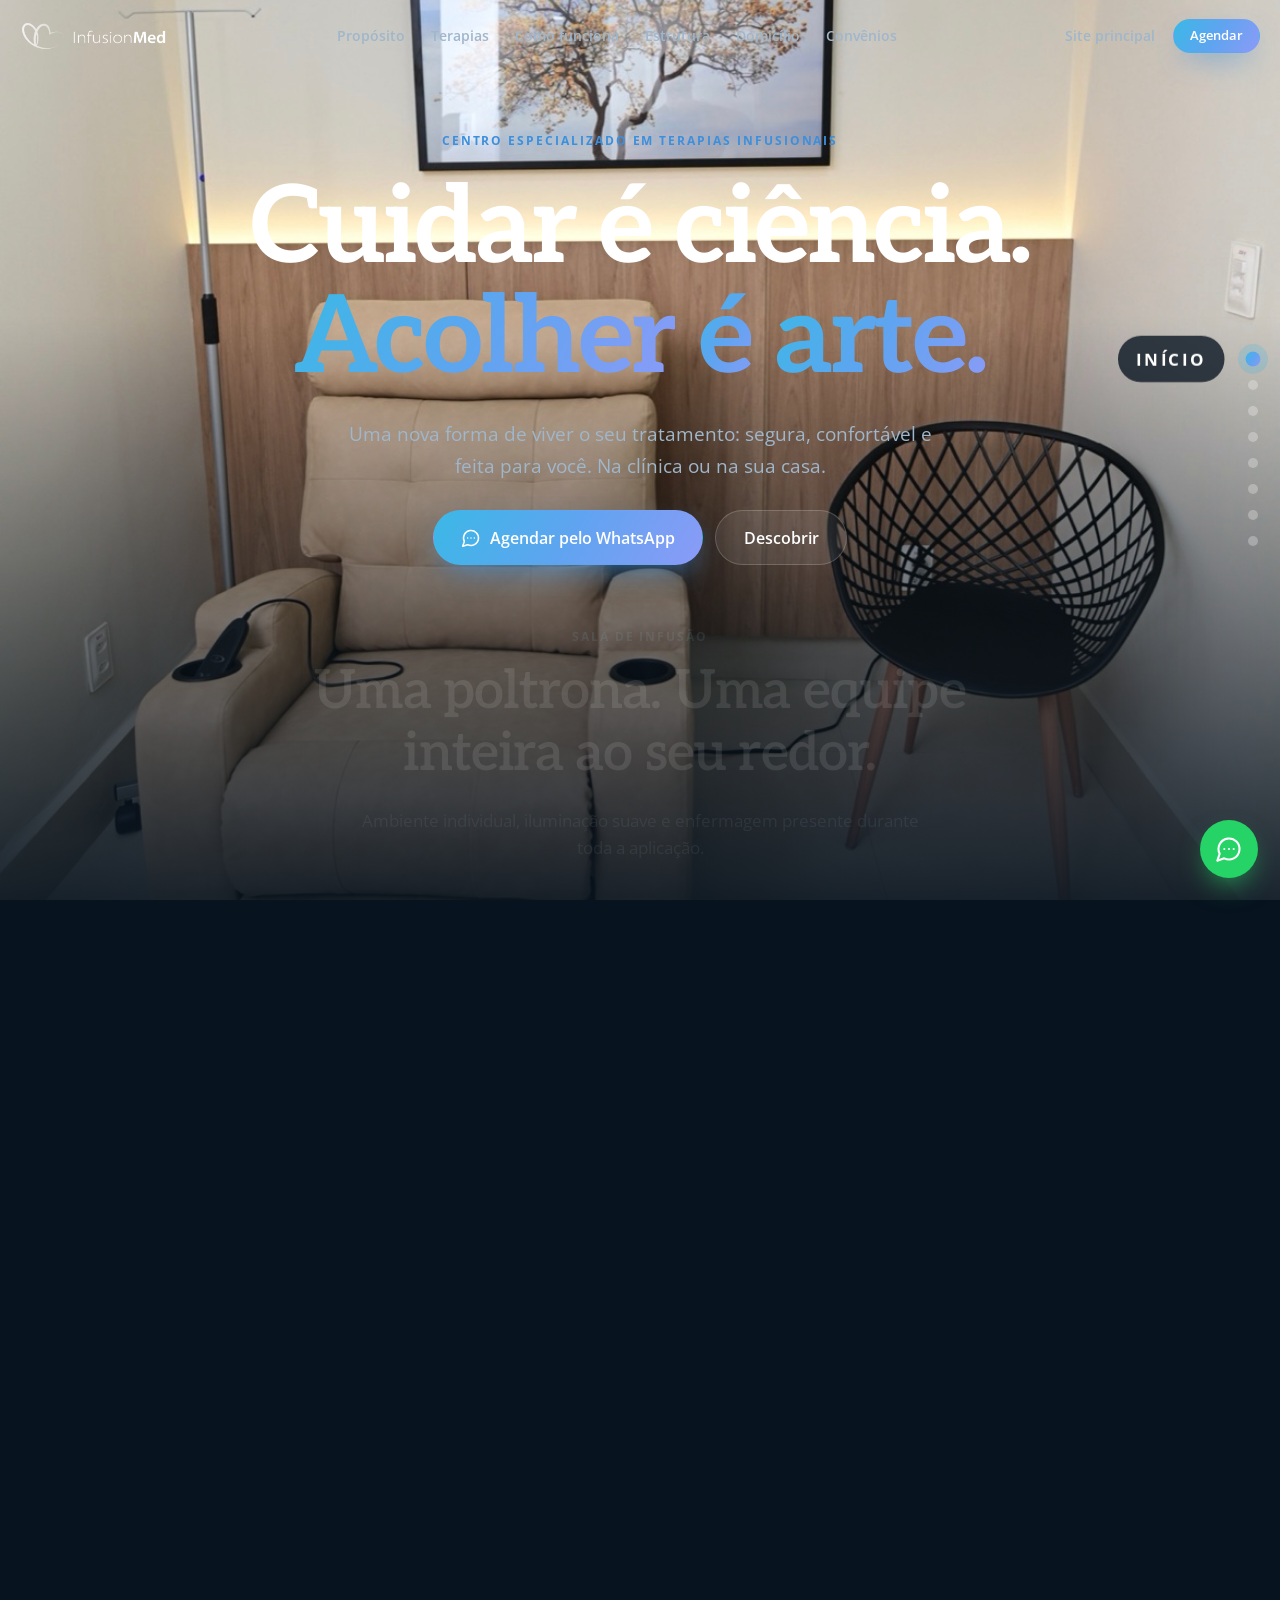
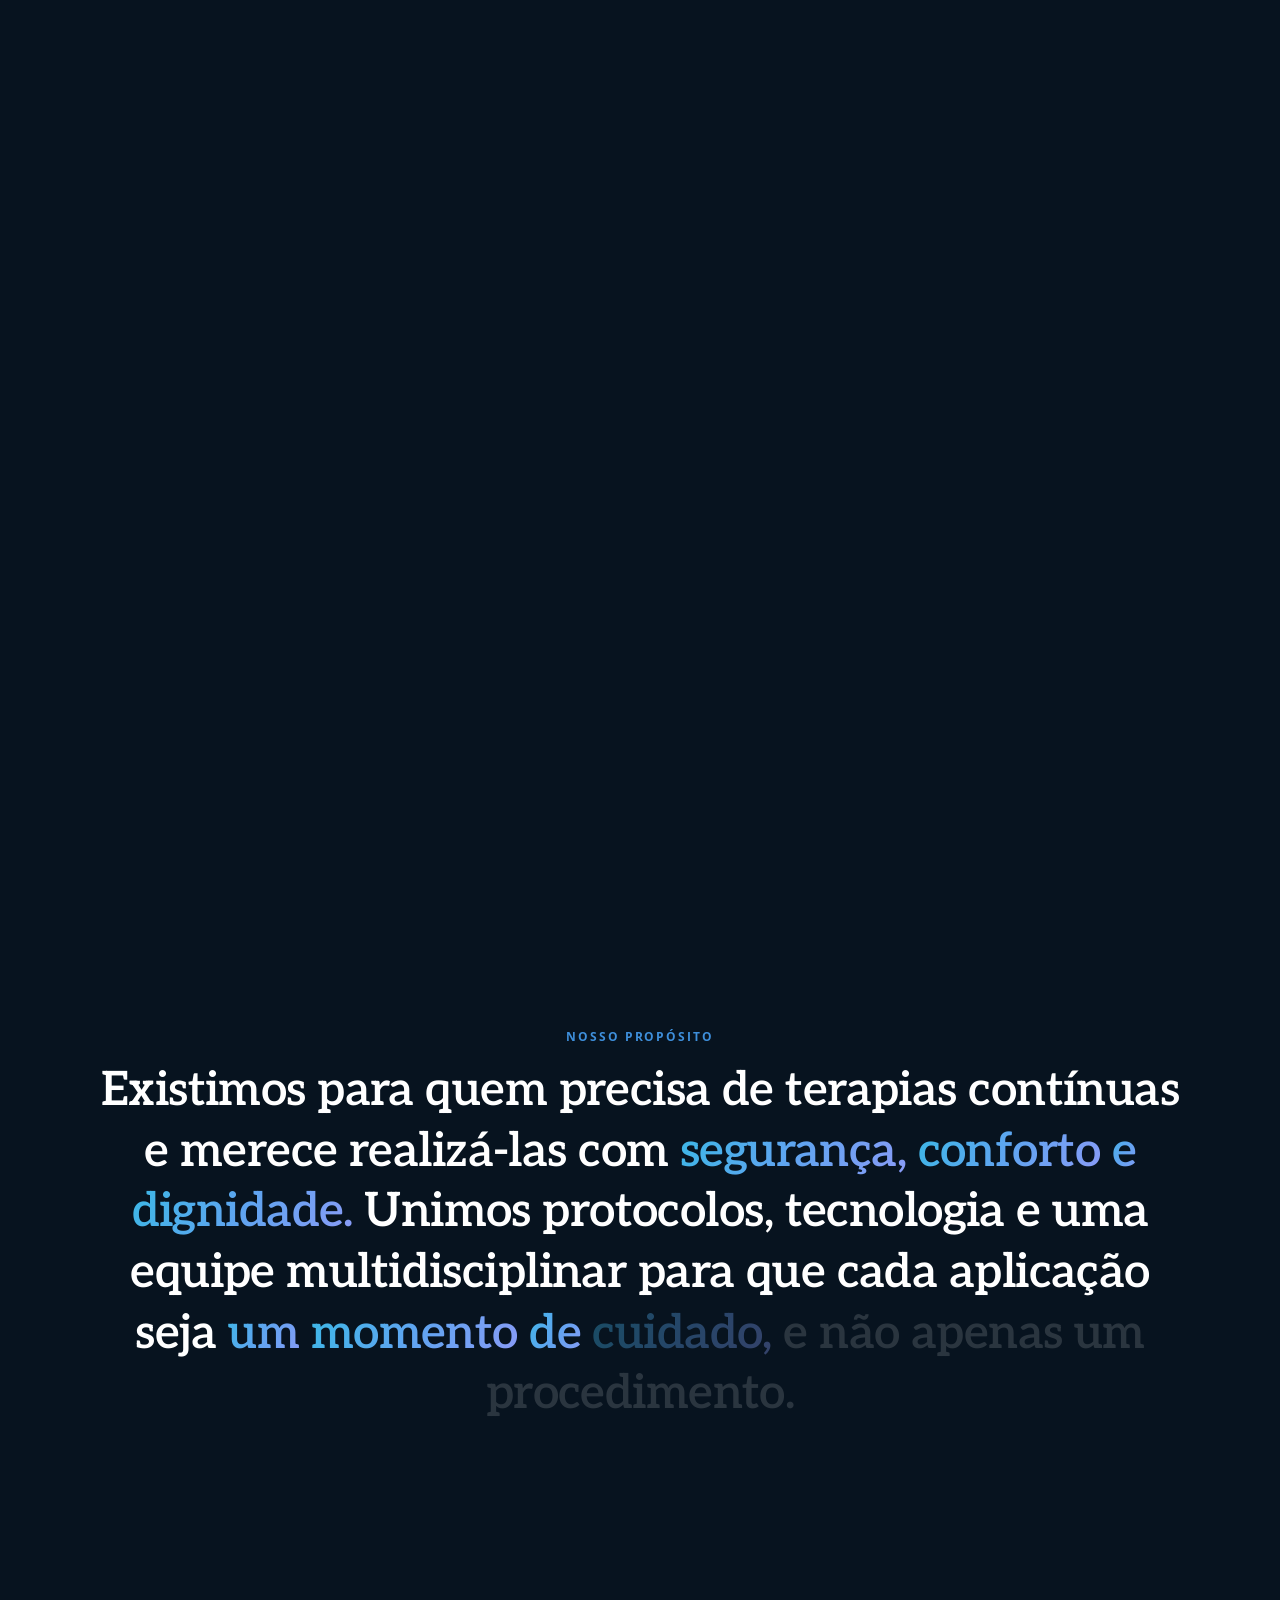
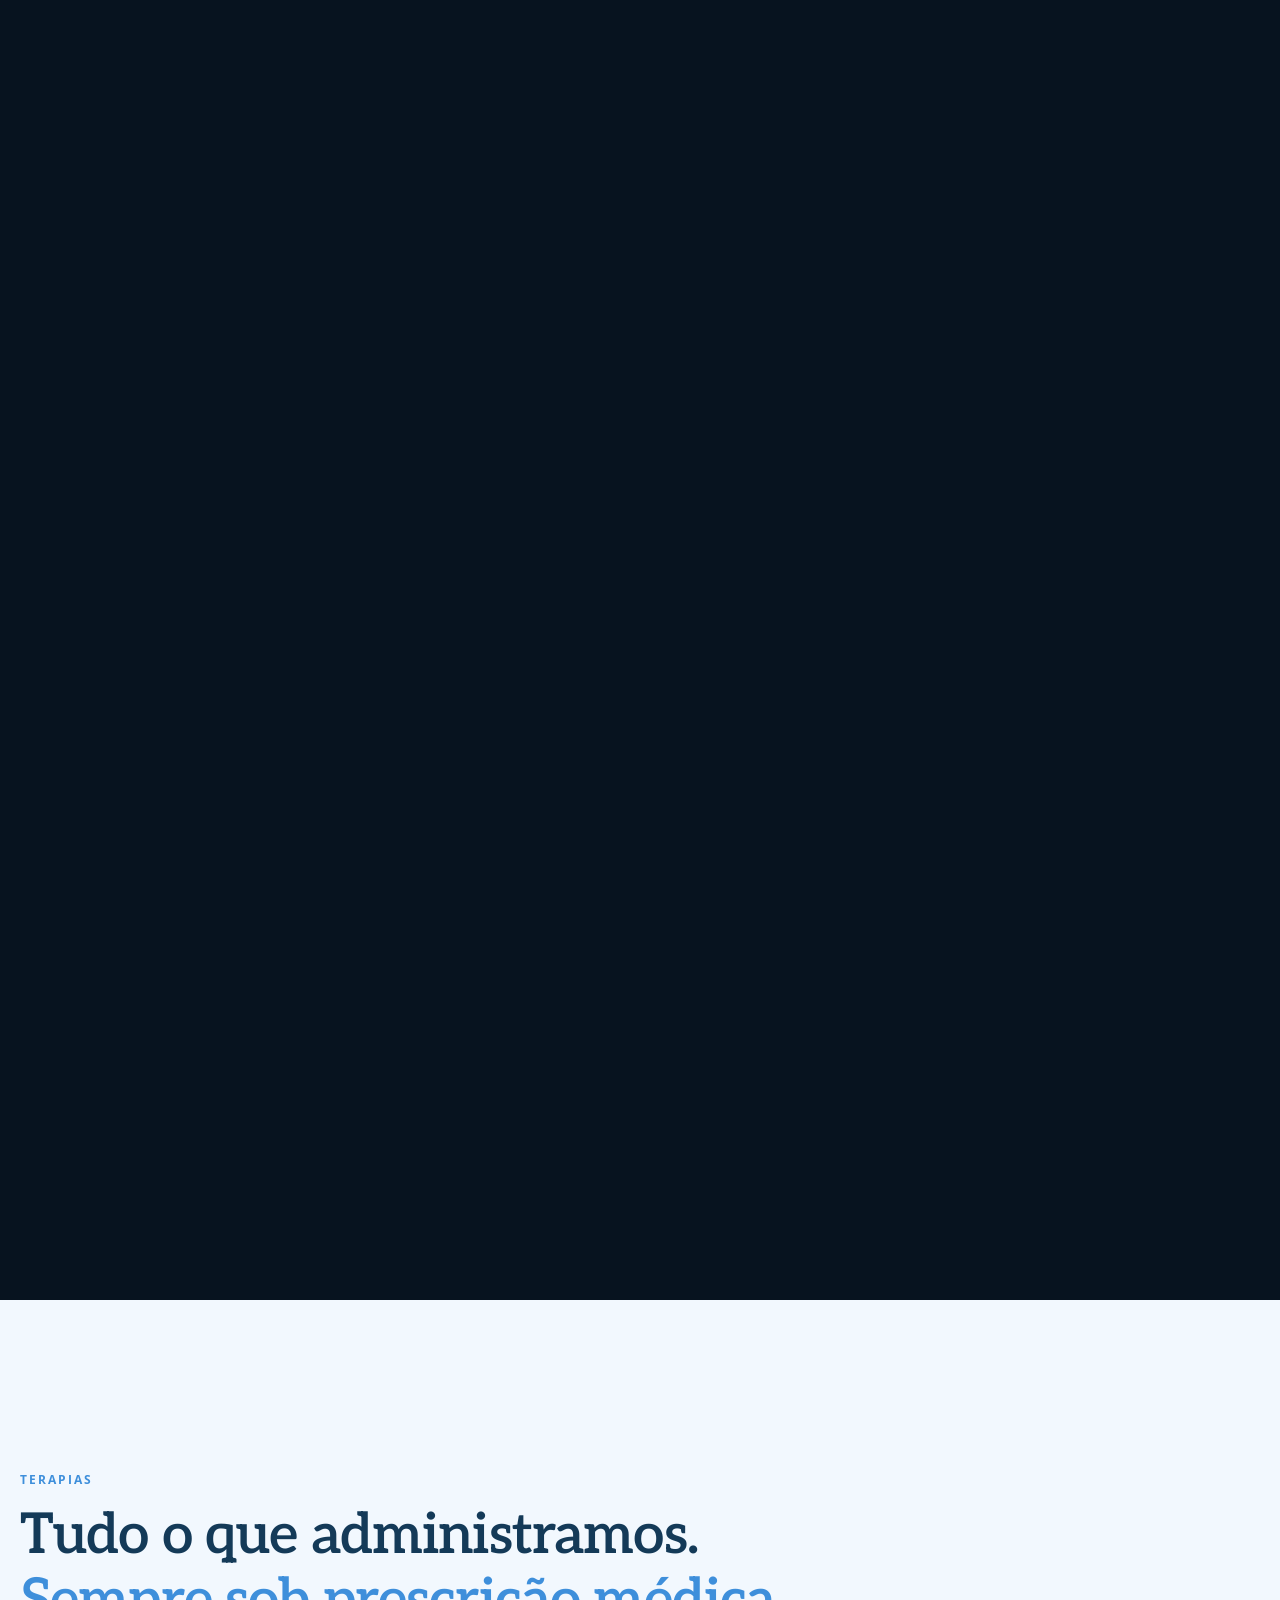
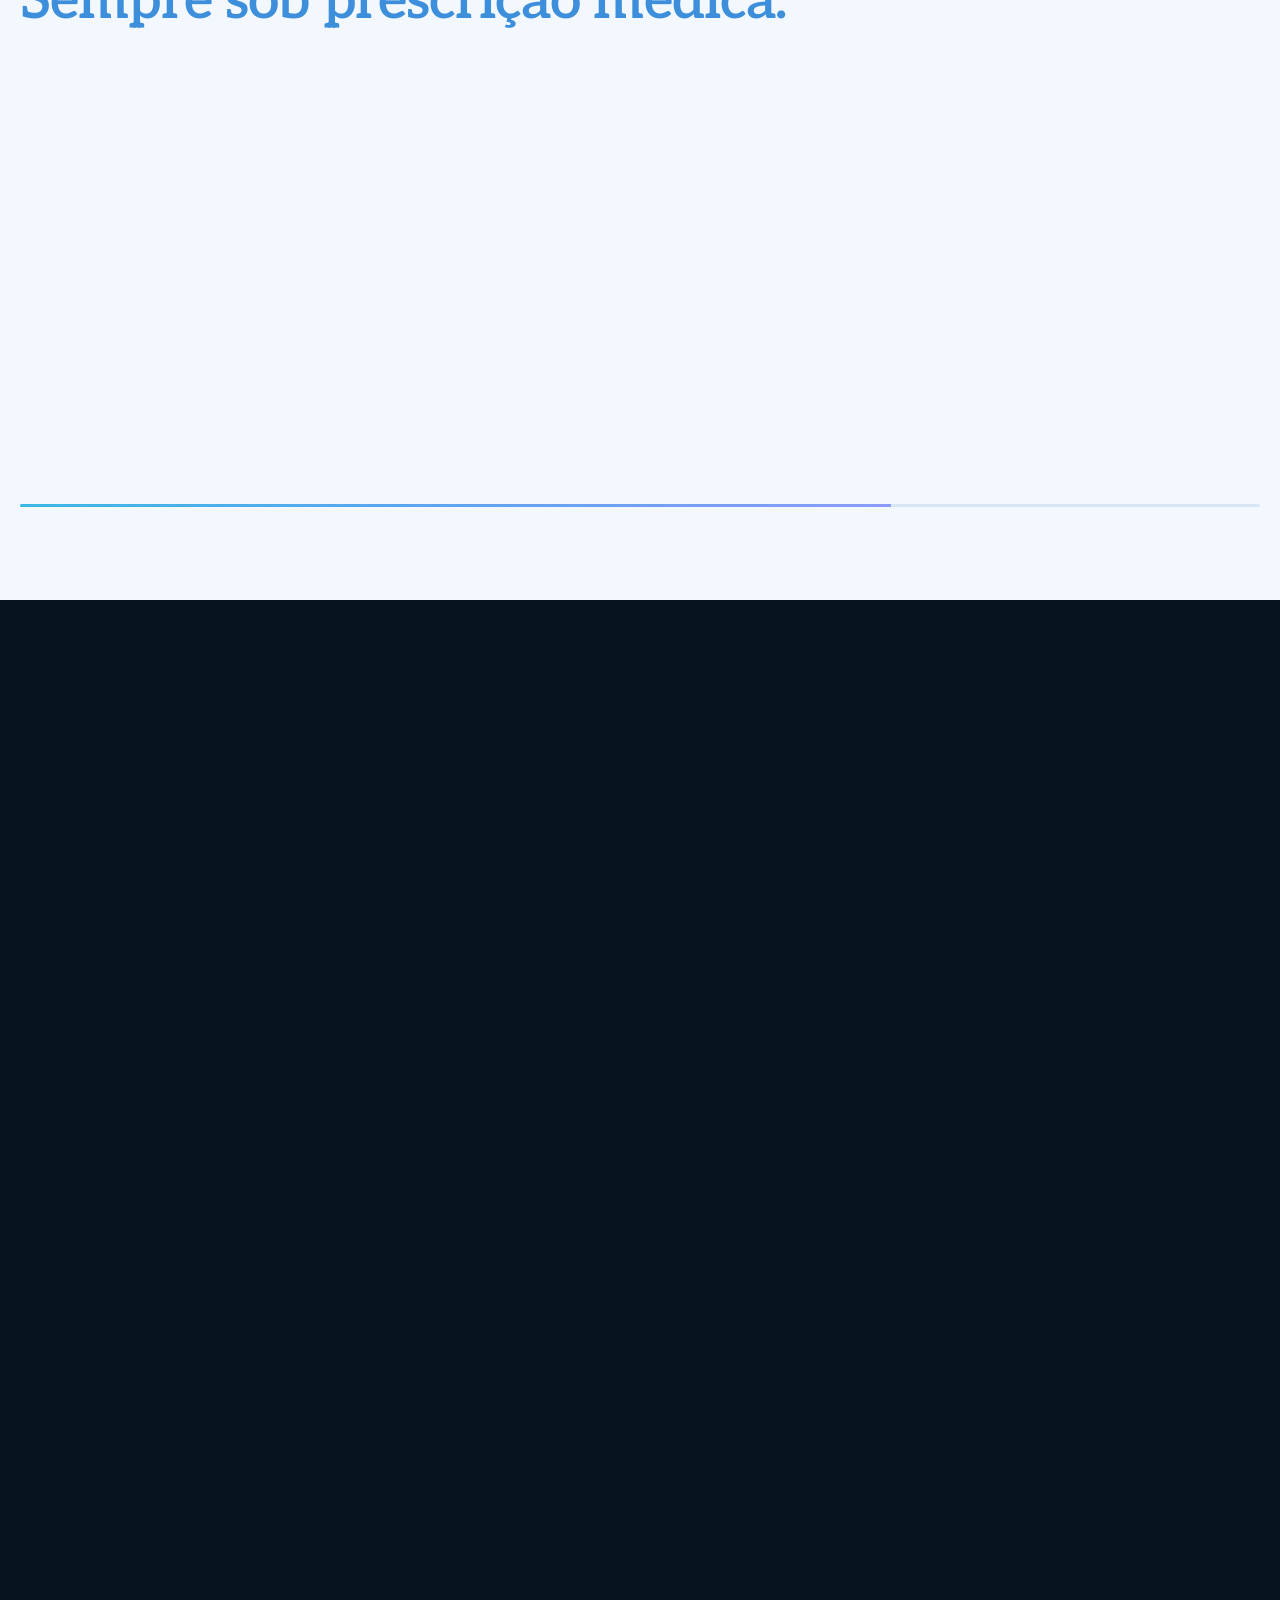
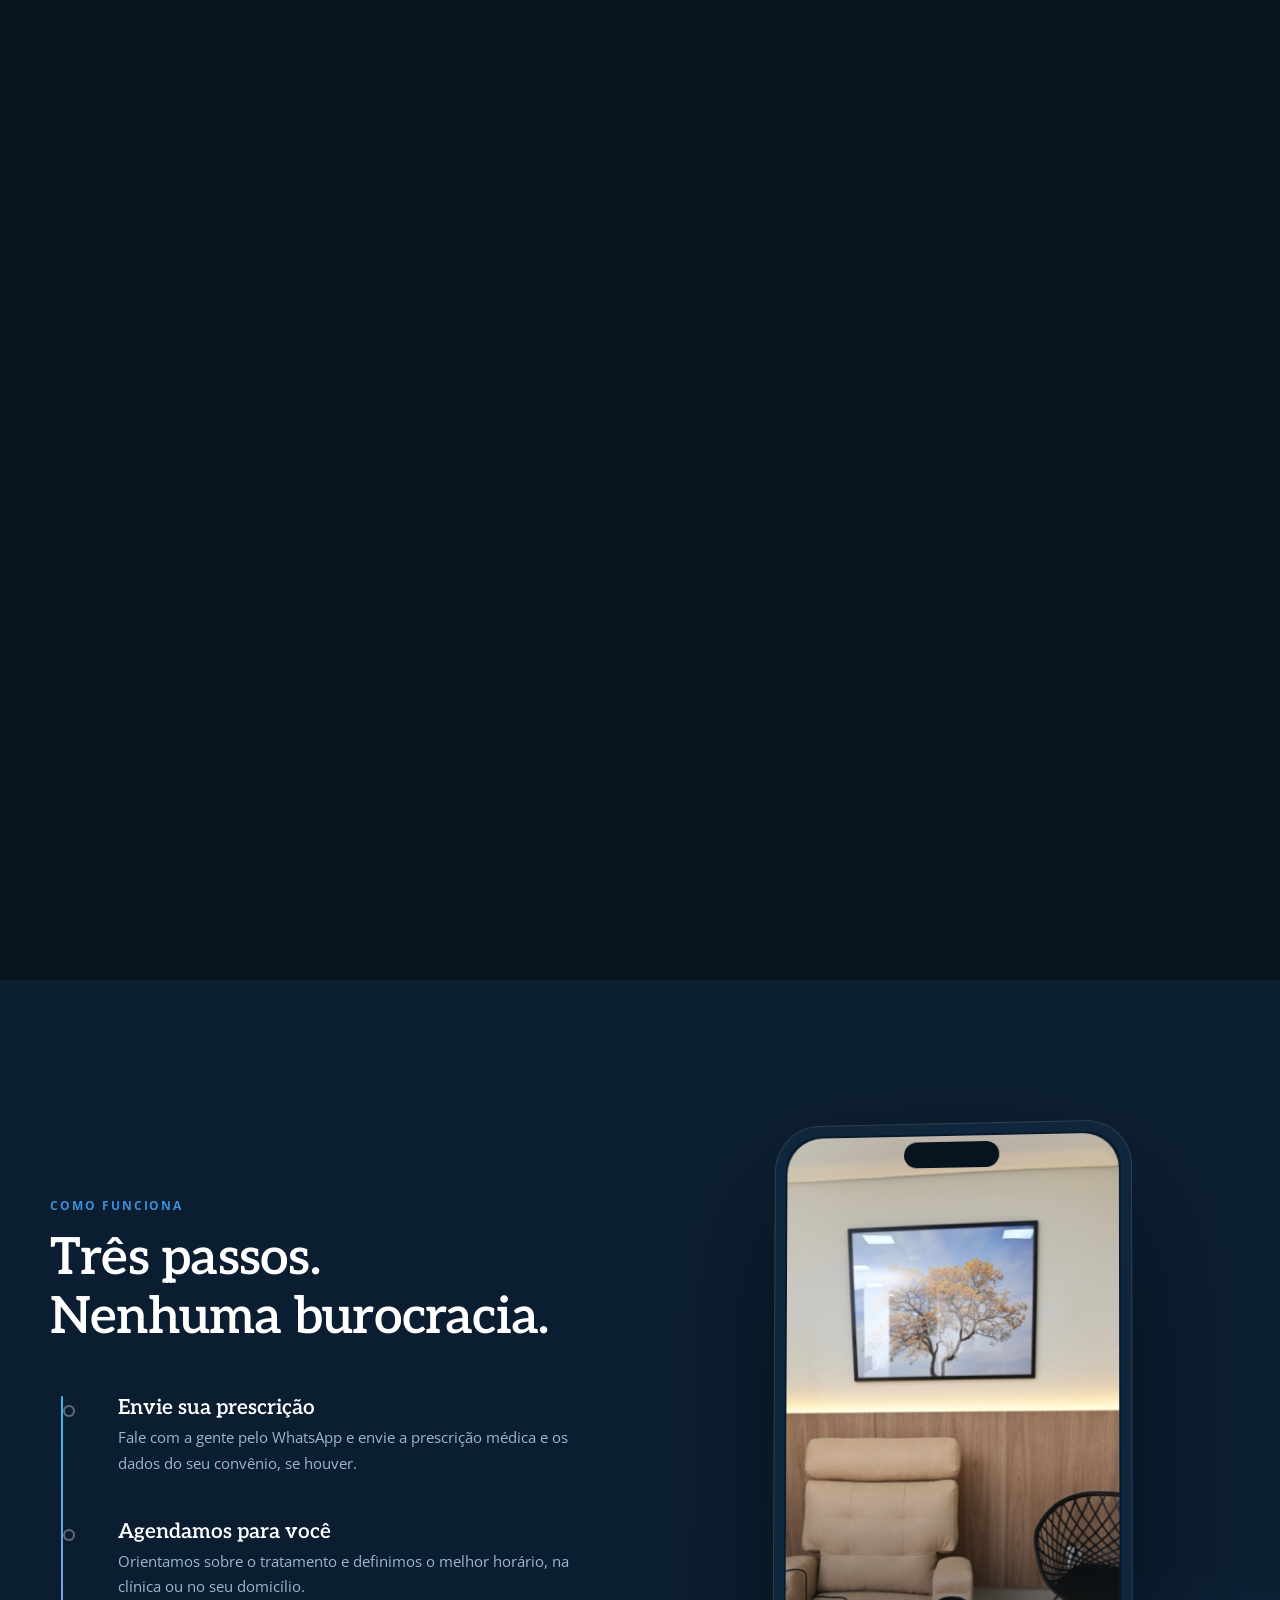
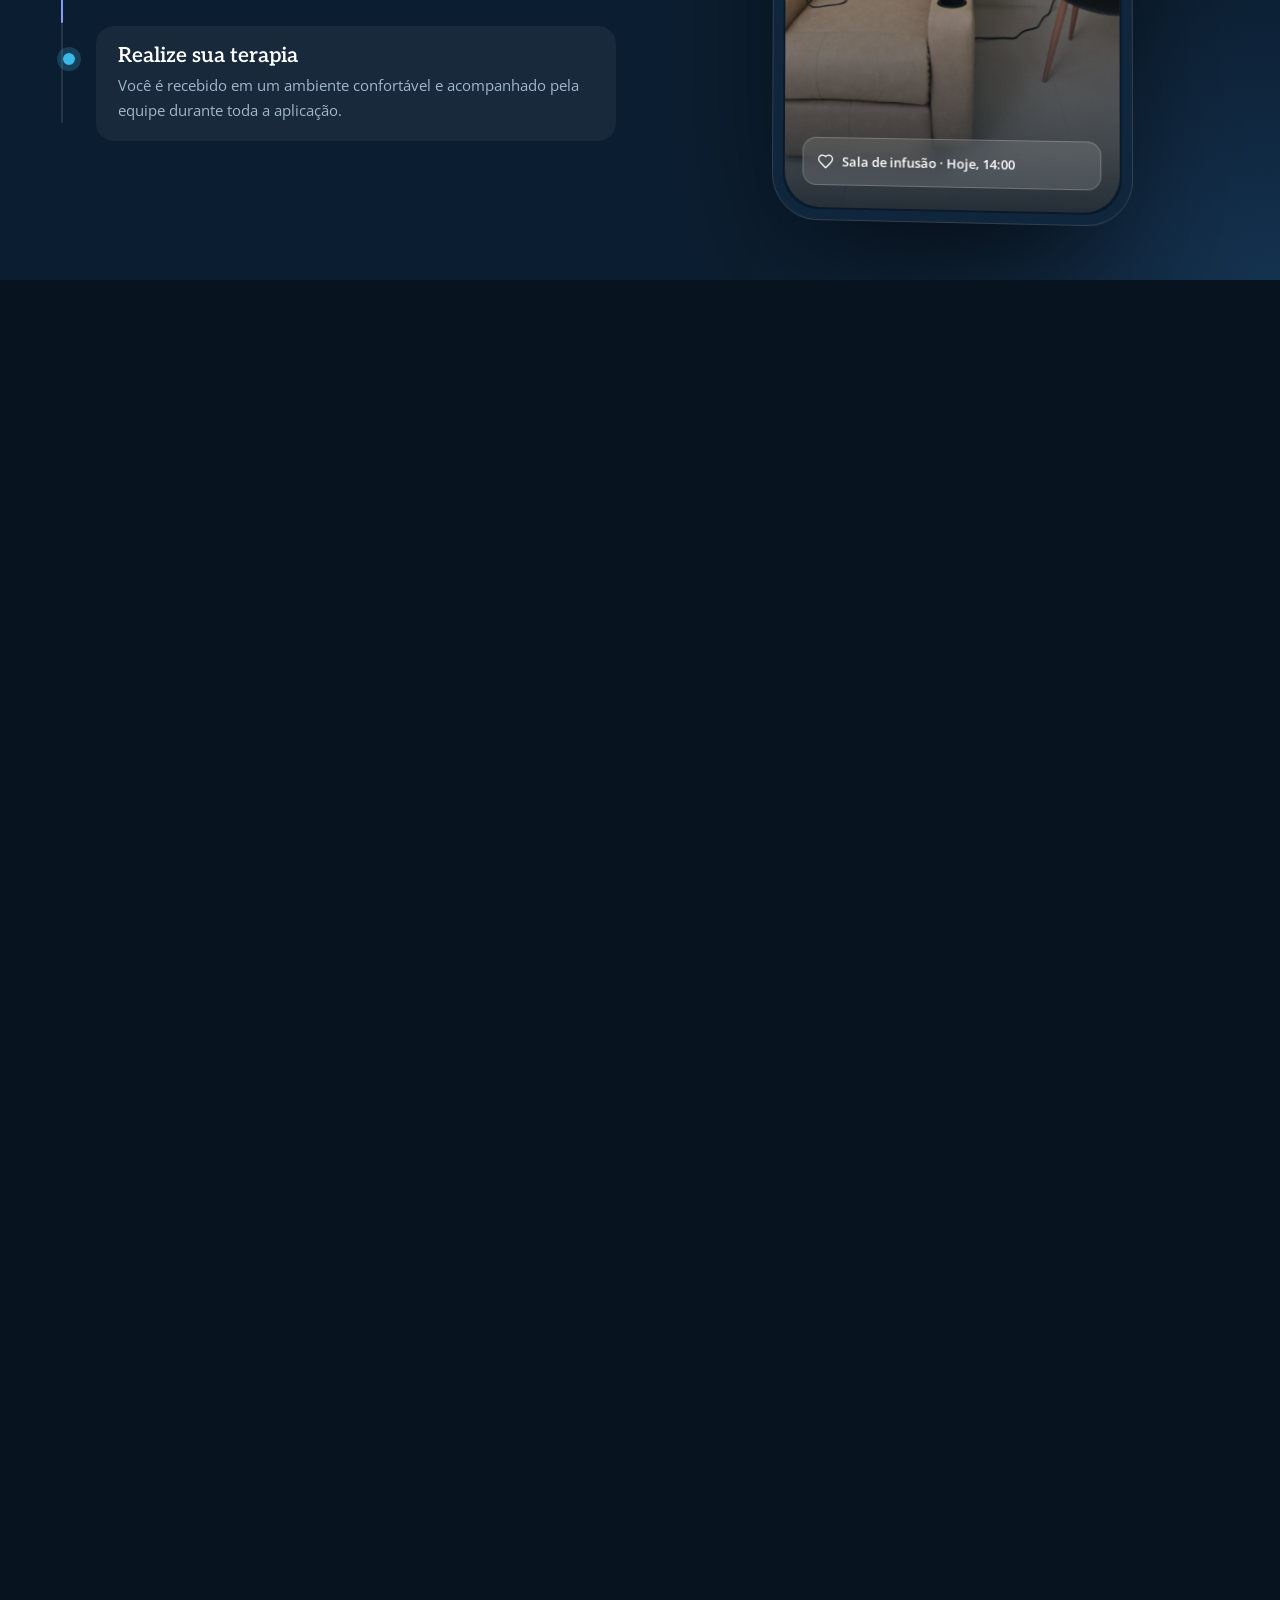
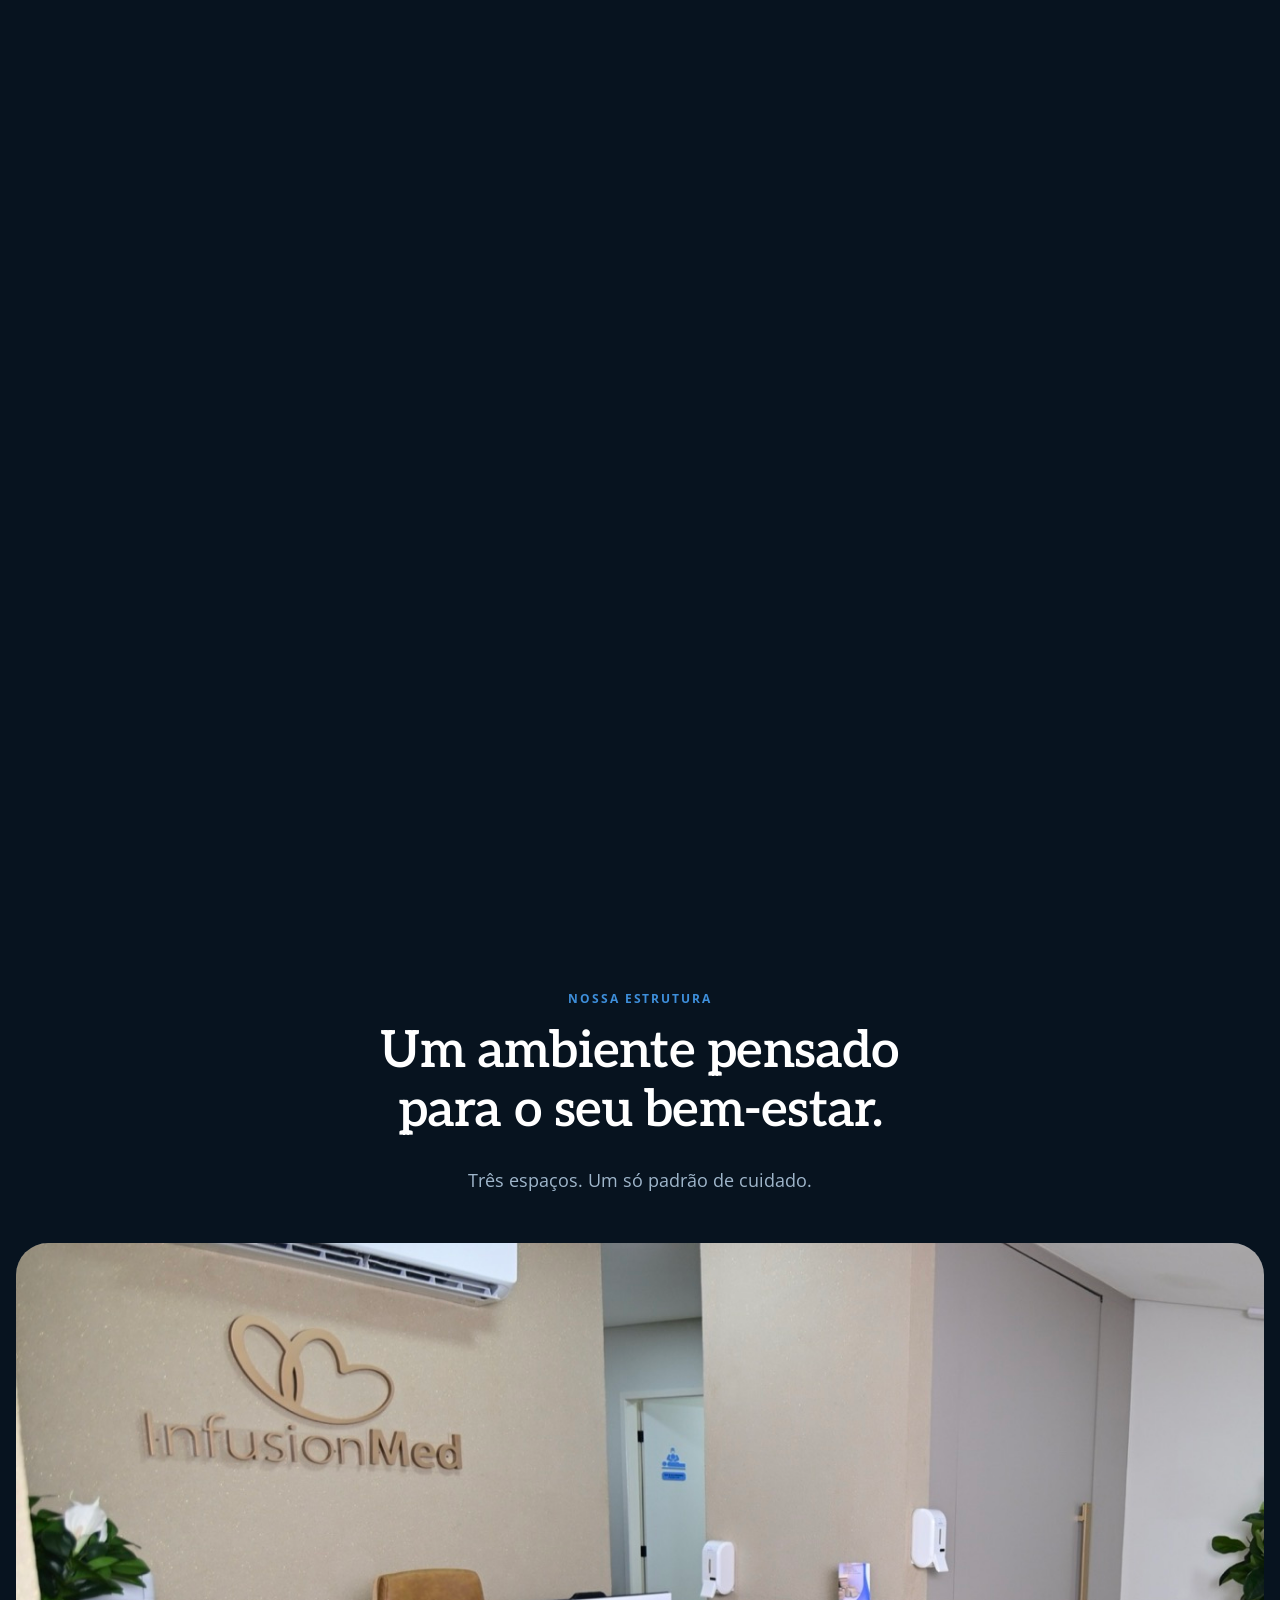
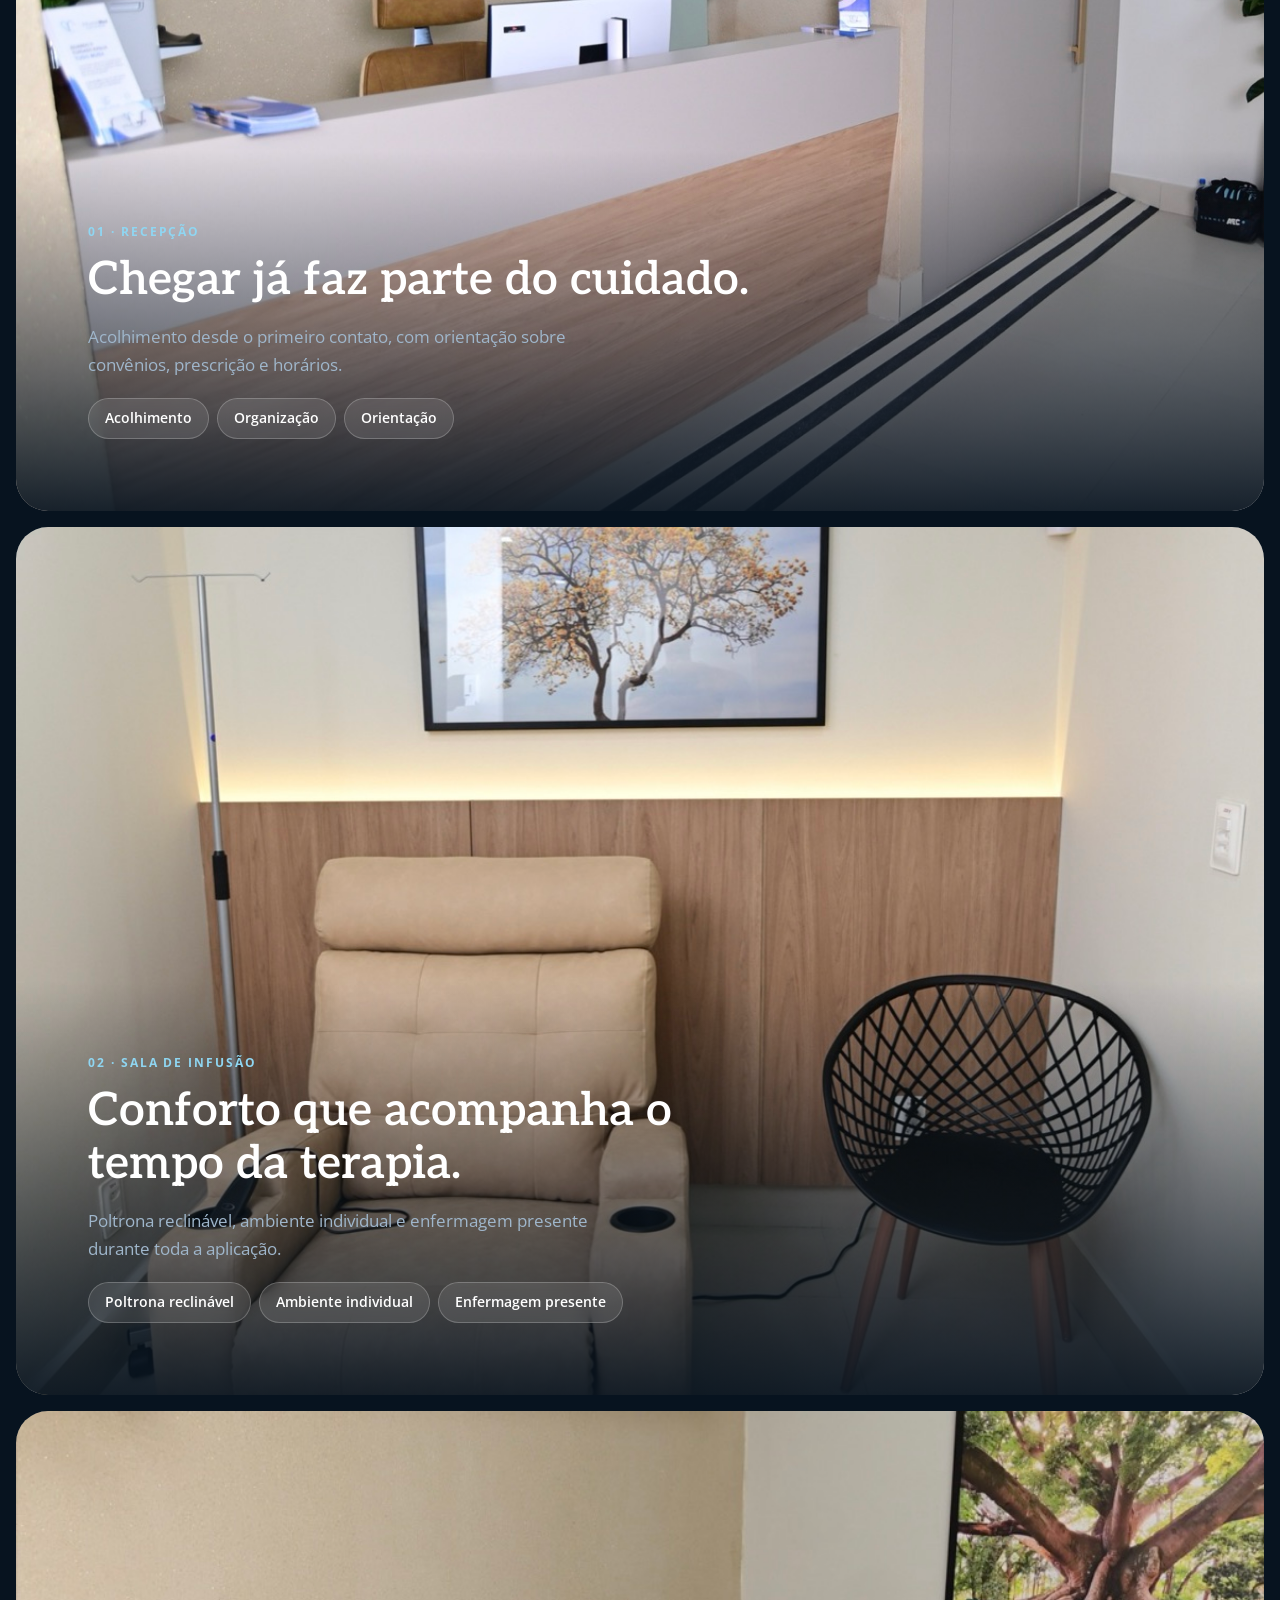
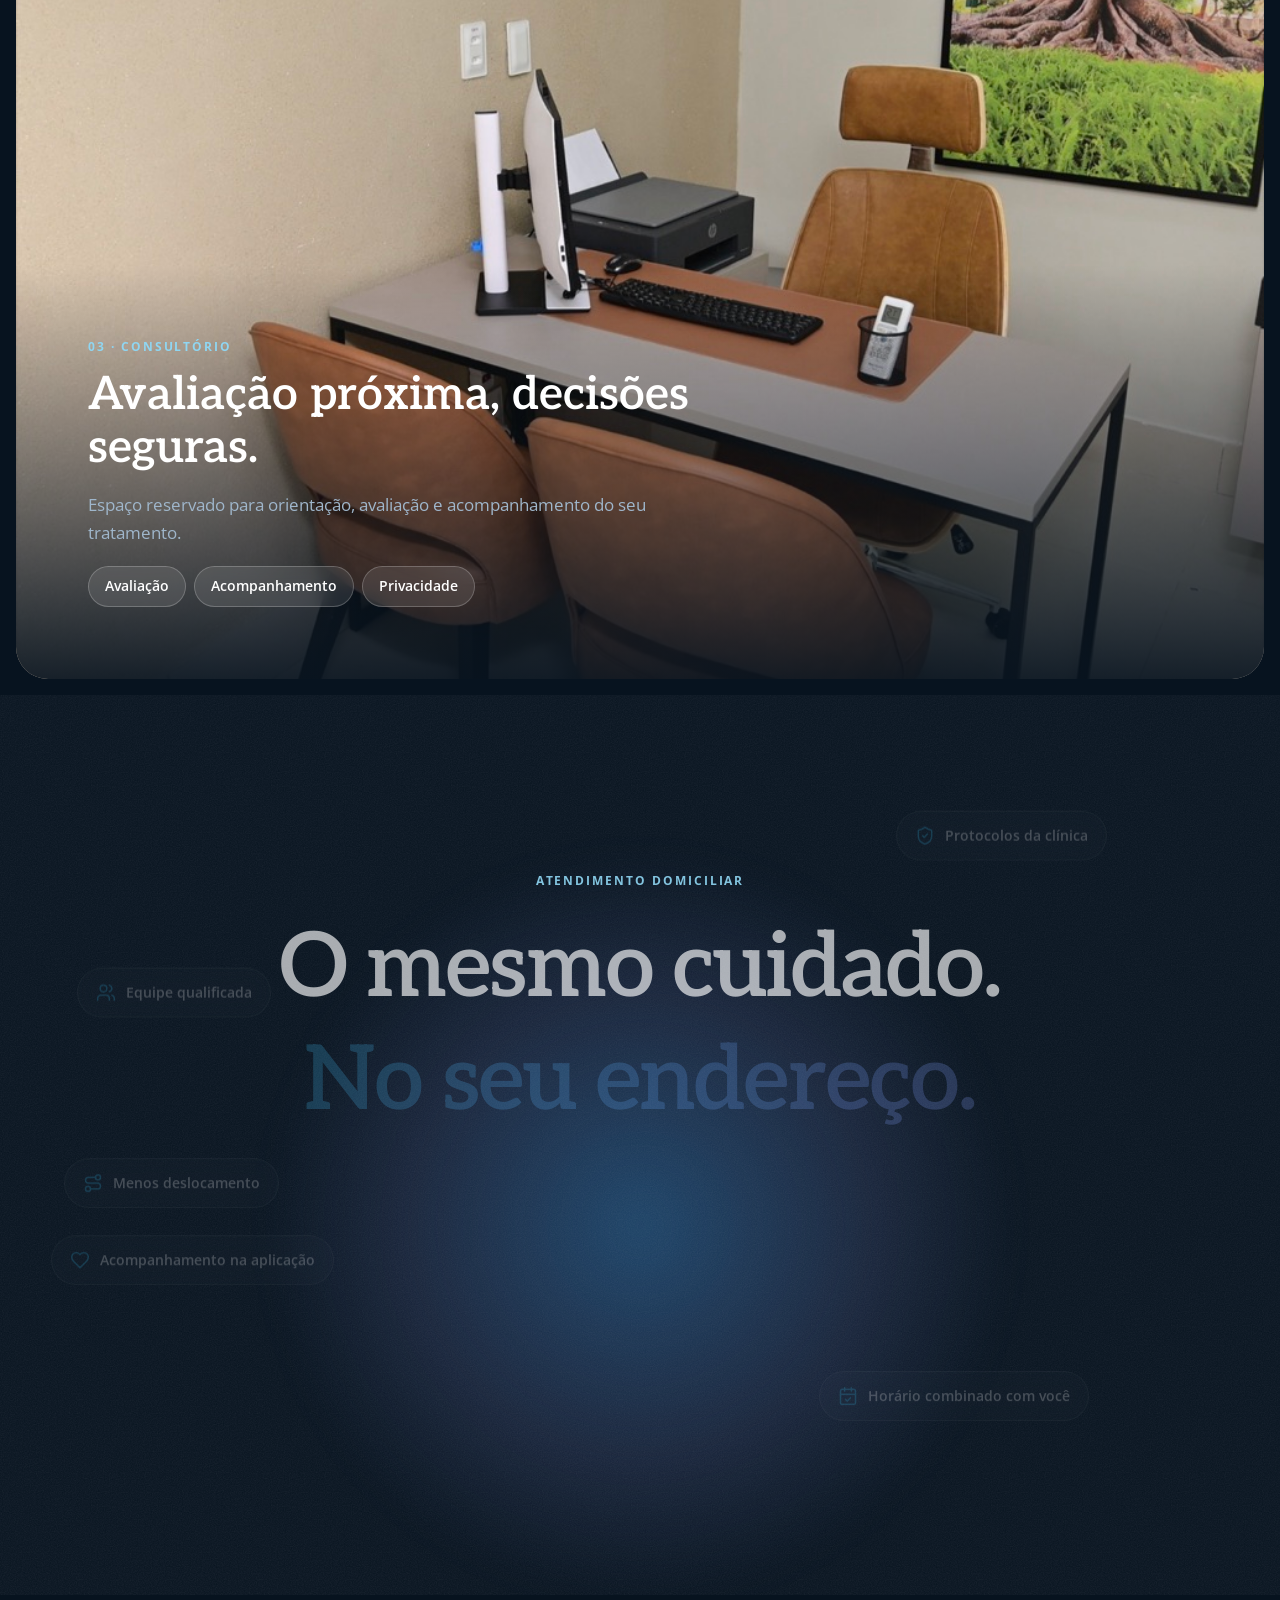
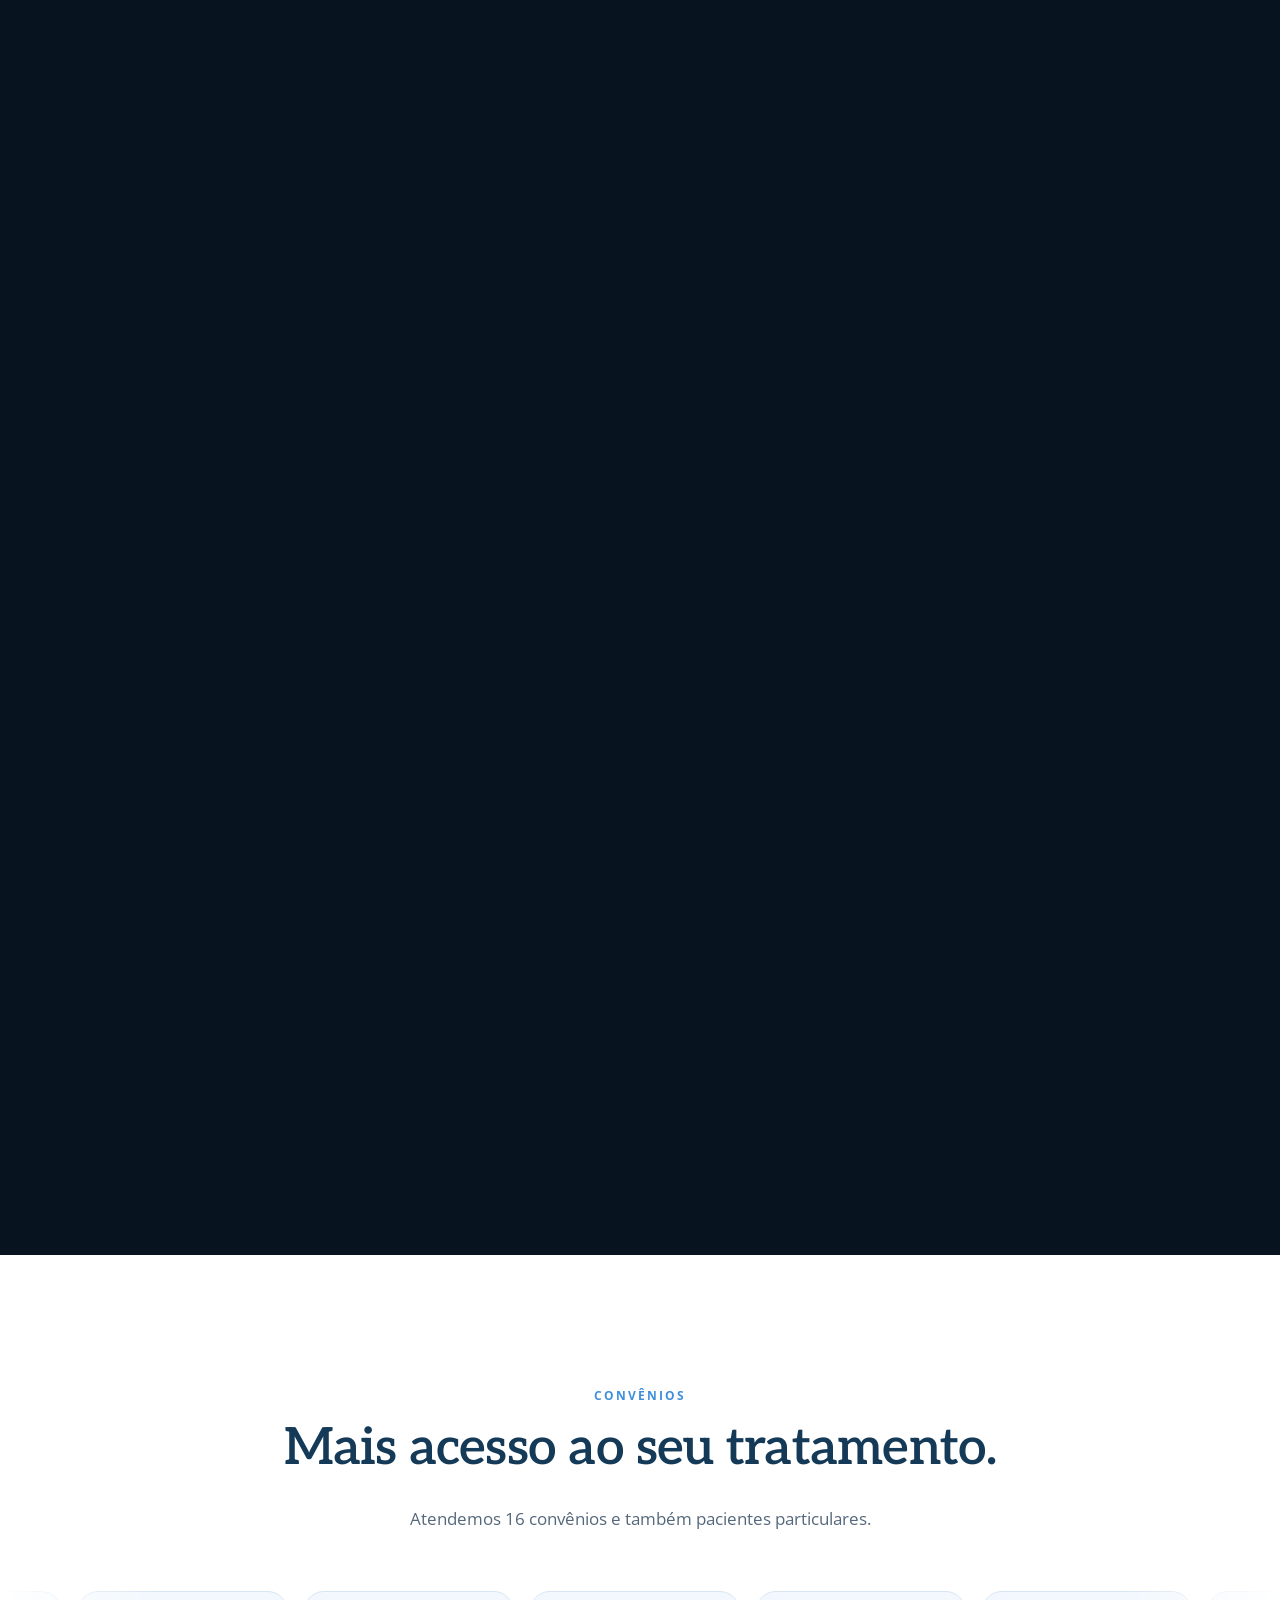
==== experience/index.html @ 7f767a8f "Adiciona LP experimental /experience no estilo scroll-driven Segunda landing page em experience/inde" ====
<!doctype html>
<html lang="pt-BR">
<head>
  <meta charset="utf-8">
  <meta name="viewport" content="width=device-width, initial-scale=1">
  <title>InfusionMed | Experiência</title>
  <meta name="description" content="Uma nova forma de viver o seu tratamento. Terapias infusionais com segurança, conforto e cuidado humanizado, na clínica ou na sua casa, em João Pessoa – PB.">
  <meta name="robots" content="noindex">
  <meta name="theme-color" content="#07131F">
  <link rel="icon" type="image/png" href="../assets/img/logo-icon.png">
  <link rel="preconnect" href="https://fonts.googleapis.com">
  <link rel="preconnect" href="https://fonts.gstatic.com" crossorigin>
  <link href="https://fonts.googleapis.com/css2?family=Aleo:wght@500;600;700&family=Open+Sans:wght@400;500;600;700&display=swap" rel="stylesheet">
  <link rel="preload" as="image" href="../assets/img/sala-infusao.jpg">
  <link rel="stylesheet" href="../assets/css/experience.css">
</head>
<body>
  <a class="skip-link" href="#conteudo">Pular para o conteúdo</a>
  <div class="progress" aria-hidden="true"><span class="progress__bar"></span></div>

  <header class="topbar" id="topo">
    <div class="topbar__inner">
      <a href="#inicio" class="topbar__logo" aria-label="InfusionMed, voltar ao início">
        <img src="../assets/img/logo-white.png" alt="InfusionMed" width="150" height="41">
      </a>
      <nav class="topbar__nav" aria-label="Capítulos">
        <a href="#manifesto">Propósito</a>
        <a href="#tratamentos">Terapias</a>
        <a href="#como-funciona">Como funciona</a>
        <a href="#estrutura">Estrutura</a>
        <a href="#domicilio">Domicílio</a>
        <a href="#convenios">Convênios</a>
      </nav>
      <div class="topbar__actions">
        <a href="../" class="topbar__link">Site principal</a>
        <a href="#" class="btn btn--primary btn--sm" data-whatsapp>Agendar</a>
      </div>
    </div>
  </header>

  <nav class="rail" aria-label="Navegação por capítulos">
    <ol>
      <li><a href="#inicio" data-label="Início"><span class="sr-only">Início</span></a></li>
      <li><a href="#manifesto" data-label="Propósito"><span class="sr-only">Propósito</span></a></li>
      <li><a href="#tratamentos" data-label="Terapias"><span class="sr-only">Terapias</span></a></li>
      <li><a href="#como-funciona" data-label="Como funciona"><span class="sr-only">Como funciona</span></a></li>
      <li><a href="#estrutura" data-label="Estrutura"><span class="sr-only">Estrutura</span></a></li>
      <li><a href="#domicilio" data-label="Domicílio"><span class="sr-only">Domicílio</span></a></li>
      <li><a href="#convenios" data-label="Convênios"><span class="sr-only">Convênios</span></a></li>
      <li><a href="#contato" data-label="Contato"><span class="sr-only">Contato</span></a></li>
    </ol>
  </nav>

  <main id="conteudo">

    <!-- 01 · Hero: o título sai de cena e a foto cresce até ocupar a tela -->
    <section class="scene hero" id="inicio" data-scene data-chapter style="--len: 2.6">
      <div class="stage">
        <div class="hero__bg" aria-hidden="true"></div>
        <div class="hero__glow" aria-hidden="true"></div>
        <div class="hero__grain" aria-hidden="true"></div>

        <div class="hero__copy">
          <span class="eyebrow">Centro Especializado em Terapias Infusionais</span>
          <h1 class="hero__title">
            <span class="w" style="--i:0">Cuidar</span>
            <span class="w" style="--i:1">é</span>
            <span class="w" style="--i:2">ciência.</span><br>
            <span class="w w--grad" style="--i:3">Acolher</span>
            <span class="w w--grad" style="--i:4">é</span>
            <span class="w w--grad" style="--i:5">arte.</span>
          </h1>
          <p class="hero__lead">Uma nova forma de viver o seu tratamento: segura, confortável e feita para você. Na clínica ou na sua casa.</p>
          <div class="hero__actions">
            <a href="#" class="btn btn--primary btn--lg" data-whatsapp>
              <svg class="icon"><use href="../assets/img/icons.svg#i-chat"/></svg> Agendar pelo WhatsApp
            </a>
            <a href="#manifesto" class="btn btn--glass btn--lg">Descobrir</a>
          </div>
        </div>

        <figure class="hero__frame">
          <img src="../assets/img/sala-infusao.jpg" alt="Sala de infusão individual da InfusionMed, com poltrona reclinável e suporte de soro" width="1174" height="1400" fetchpriority="high">
          <figcaption class="hero__caption">
            <span class="eyebrow eyebrow--light">Sala de infusão</span>
            <h2>Uma poltrona. Uma equipe inteira ao seu redor.</h2>
            <p>Ambiente individual, iluminação suave e enfermagem presente durante toda a aplicação.</p>
          </figcaption>
        </figure>

        <div class="hero__hint" aria-hidden="true">
          <span>Role para descobrir</span>
          <i></i>
        </div>
      </div>
    </section>

    <!-- 02 · Manifesto: o texto acende palavra por palavra conforme o scroll -->
    <section class="scene manifesto" id="manifesto" data-scene data-chapter style="--len: 2.4">
      <div class="stage">
        <span class="eyebrow manifesto__eyebrow">Nosso propósito</span>
        <p class="reveal-text" data-split>Existimos para quem precisa de terapias contínuas e merece realizá-las com <em>segurança, conforto e dignidade.</em> Unimos protocolos, tecnologia e uma equipe multidisciplinar para que cada aplicação seja <em>um momento de cuidado,</em> e não apenas um procedimento.</p>
      </div>
    </section>

    <!-- 03 · Terapias: trilho horizontal dirigido pelo scroll vertical -->
    <section class="scene track" id="tratamentos" data-scene data-chapter data-light style="--len: 3.2">
      <div class="stage">
        <div class="track__head">
          <span class="eyebrow">Terapias</span>
          <h2>Tudo o que administramos.<br><em>Sempre sob prescrição médica.</em></h2>
        </div>
        <ul class="track__list" data-track>
          <li class="tcard">
            <span class="tcard__n">01</span>
            <span class="tcard__icon"><svg class="icon"><use href="../assets/img/icons.svg#i-drop"/></svg></span>
            <h3>Terapias infusionais</h3>
            <p>Medicamentos por via endovenosa, com controle de dose, tempo de infusão e acompanhamento da enfermagem.</p>
          </li>
          <li class="tcard">
            <span class="tcard__n">02</span>
            <span class="tcard__icon"><svg class="icon"><use href="../assets/img/icons.svg#i-pill"/></svg></span>
            <h3>Antibioticoterapia</h3>
            <p>Antibióticos injetáveis para continuar o tratamento fora do hospital, com segurança e conforto.</p>
          </li>
          <li class="tcard">
            <span class="tcard__n">03</span>
            <span class="tcard__icon"><svg class="icon"><use href="../assets/img/icons.svg#i-shield"/></svg></span>
            <h3>Imunobiológicos</h3>
            <p>Medicamentos biológicos para doenças crônicas e autoimunes, seguindo protocolos específicos.</p>
          </li>
          <li class="tcard">
            <span class="tcard__n">04</span>
            <span class="tcard__icon"><svg class="icon"><use href="../assets/img/icons.svg#i-flask"/></svg></span>
            <h3>Vitaminas e reposições</h3>
            <p>Reposição de vitaminas, ferro e outros nutrientes por via injetável, conforme a indicação médica.</p>
          </li>
          <li class="tcard">
            <span class="tcard__n">05</span>
            <span class="tcard__icon"><svg class="icon"><use href="../assets/img/icons.svg#i-syringe"/></svg></span>
            <h3>Administração de medicamentos</h3>
            <p>Aplicações intramusculares, subcutâneas ou endovenosas, com orientação em cada etapa.</p>
          </li>
          <li class="tcard tcard--highlight">
            <span class="tcard__n">06</span>
            <span class="tcard__icon"><svg class="icon"><use href="../assets/img/icons.svg#i-home"/></svg></span>
            <h3>Atendimento domiciliar</h3>
            <p>A mesma equipe e o mesmo padrão de cuidado da clínica, no conforto da sua casa.</p>
            <a href="#" class="tcard__link" data-whatsapp data-msg="Olá! Gostaria de saber mais sobre o atendimento domiciliar da InfusionMed.">Consultar disponibilidade <svg class="icon"><use href="../assets/img/icons.svg#i-arrow"/></svg></a>
          </li>
        </ul>
        <div class="track__bar" aria-hidden="true"><span></span></div>
      </div>
    </section>

    <!-- 04 · Como funciona: três passos com a "tela" mudando conforme o scroll -->
    <section class="scene steps" id="como-funciona" data-scene data-chapter data-steps="3" style="--len: 3.4">
      <div class="stage">
        <div class="steps__stage">
          <div class="steps__copy">
            <span class="eyebrow">Como funciona</span>
            <h2>Três passos.<br>Nenhuma burocracia.</h2>
            <ol class="steps__list">
              <span class="steps__fill" aria-hidden="true"></span>
              <li class="steps__item" data-i="0">
                <h3>Envie sua prescrição</h3>
                <p>Fale com a gente pelo WhatsApp e envie a prescrição médica e os dados do seu convênio, se houver.</p>
              </li>
              <li class="steps__item" data-i="1">
                <h3>Agendamos para você</h3>
                <p>Orientamos sobre o tratamento e definimos o melhor horário, na clínica ou no seu domicílio.</p>
              </li>
              <li class="steps__item" data-i="2">
                <h3>Realize sua terapia</h3>
                <p>Você é recebido em um ambiente confortável e acompanhado pela equipe durante toda a aplicação.</p>
              </li>
            </ol>
          </div>

          <div class="steps__device">
            <div class="device" aria-hidden="true">
              <div class="device__screen">
                <div class="layer layer--chat" data-i="0">
                  <div class="chat__bar"><span class="chat__avatar"></span><div><strong>InfusionMed</strong><small>online</small></div></div>
                  <div class="bubble bubble--me" style="--i:0">Olá! Gostaria de agendar uma infusão.</div>
                  <div class="bubble" style="--i:1">Olá! Pode enviar a prescrição e o seu convênio?</div>
                  <div class="bubble bubble--me bubble--file" style="--i:2"><svg class="icon"><use href="../assets/img/icons.svg#i-clipboard"/></svg> prescricao.pdf</div>
                  <div class="bubble" style="--i:3">Perfeito. Já vamos agendar para você.</div>
                </div>
                <div class="layer layer--calendar" data-i="1">
                  <div class="cal__head"><strong>Outubro</strong><span>2026</span></div>
                  <div class="cal__grid">
                    <i>D</i><i>S</i><i>T</i><i>Q</i><i>Q</i><i>S</i><i>S</i>
                    <b class="is-off">27</b><b class="is-off">28</b><b class="is-off">29</b><b class="is-off">30</b><b>1</b><b>2</b><b>3</b>
                    <b>4</b><b>5</b><b>6</b><b>7</b><b>8</b><b>9</b><b>10</b>
                    <b>11</b><b>12</b><b>13</b><b>14</b><b>15</b><b>16</b><b>17</b>
                    <b>18</b><b>19</b><b>20</b><b>21</b><b class="is-pick">22</b><b>23</b><b>24</b>
                    <b>25</b><b>26</b><b>27</b><b>28</b><b>29</b><b>30</b><b>31</b>
                  </div>
                  <div class="cal__slot"><svg class="icon"><use href="../assets/img/icons.svg#i-calendar"/></svg> Quinta, 22 · 14:00 · Clínica</div>
                </div>
                <div class="layer layer--photo" data-i="2">
                  <img src="../assets/img/sala-infusao.jpg" alt="" width="1174" height="1400" loading="lazy">
                  <div class="photo__chip"><svg class="icon"><use href="../assets/img/icons.svg#i-heart"/></svg> Sala de infusão · Hoje, 14:00</div>
                </div>
              </div>
            </div>
          </div>
        </div>
      </div>
    </section>

    <!-- 05 · Estrutura: painéis que se empilham -->
    <section class="stack" id="estrutura" data-chapter>
      <header class="stack__intro">
        <span class="eyebrow io">Nossa estrutura</span>
        <h2 class="io" style="--d:.1s">Um ambiente pensado<br>para o seu bem-estar.</h2>
        <p class="io" style="--d:.2s">Três espaços. Um só padrão de cuidado.</p>
      </header>
      <div class="stack__panels">
        <article class="panel" data-panel>
          <img src="../assets/img/recepcao.jpg" alt="Recepção da InfusionMed" width="1340" height="1400" loading="lazy">
          <div class="panel__body">
            <span class="panel__n">01 · Recepção</span>
            <h3>Chegar já faz parte do cuidado.</h3>
            <p>Acolhimento desde o primeiro contato, com orientação sobre convênios, prescrição e horários.</p>
            <ul class="chips"><li>Acolhimento</li><li>Organização</li><li>Orientação</li></ul>
          </div>
        </article>
        <article class="panel" data-panel>
          <img src="../assets/img/sala-infusao.jpg" alt="Sala de infusão com poltrona reclinável" width="1174" height="1400" loading="lazy">
          <div class="panel__body">
            <span class="panel__n">02 · Sala de infusão</span>
            <h3>Conforto que acompanha o tempo da terapia.</h3>
            <p>Poltrona reclinável, ambiente individual e enfermagem presente durante toda a aplicação.</p>
            <ul class="chips"><li>Poltrona reclinável</li><li>Ambiente individual</li><li>Enfermagem presente</li></ul>
          </div>
        </article>
        <article class="panel" data-panel>
          <img src="../assets/img/consultorio.jpg" alt="Consultório de atendimento da InfusionMed" width="1009" height="1400" loading="lazy">
          <div class="panel__body">
            <span class="panel__n">03 · Consultório</span>
            <h3>Avaliação próxima, decisões seguras.</h3>
            <p>Espaço reservado para orientação, avaliação e acompanhamento do seu tratamento.</p>
            <ul class="chips"><li>Avaliação</li><li>Acompanhamento</li><li>Privacidade</li></ul>
          </div>
        </article>
      </div>
    </section>

    <!-- 06 · Domicílio: parallax de camadas + contadores -->
    <section class="scene home" id="domicilio" data-scene data-chapter style="--len: 2.4">
      <div class="stage">
        <div class="home__orb" aria-hidden="true"></div>
        <div class="home__grain" aria-hidden="true"></div>
        <div class="home__content">
          <span class="eyebrow eyebrow--light home__eyebrow">Atendimento domiciliar</span>
          <h2 class="home__title">
            <span style="--i:0">O mesmo cuidado.</span>
            <span style="--i:1" class="t-grad">No seu endereço.</span>
          </h2>
          <p class="home__lead">Quando sair de casa não é a melhor opção, a InfusionMed vai até você: a mesma equipe, os mesmos protocolos, o mesmo padrão de segurança.</p>
          <a href="#" class="btn btn--glass btn--lg" data-whatsapp data-msg="Olá! Gostaria de saber mais sobre o atendimento domiciliar da InfusionMed.">
            Consultar atendimento em casa <svg class="icon"><use href="../assets/img/icons.svg#i-arrow"/></svg>
          </a>
        </div>
        <ul class="home__float" aria-hidden="true">
          <li style="--depth: 220; --x: 6%;  --y: 20%"><svg class="icon"><use href="../assets/img/icons.svg#i-users"/></svg> Equipe qualificada</li>
          <li style="--depth: -160; --x: 70%; --y: 16%"><svg class="icon"><use href="../assets/img/icons.svg#i-shield"/></svg> Protocolos da clínica</li>
          <li style="--depth: 300; --x: 64%; --y: 62%"><svg class="icon"><use href="../assets/img/icons.svg#i-calendar"/></svg> Horário combinado com você</li>
          <li style="--depth: -240; --x: 4%;  --y: 66%"><svg class="icon"><use href="../assets/img/icons.svg#i-heart"/></svg> Acompanhamento na aplicação</li>
          <li style="--depth: 140; --x: 5%;  --y: 44%"><svg class="icon"><use href="../assets/img/icons.svg#i-route"/></svg> Menos deslocamento</li>
        </ul>
        <ul class="home__stats" data-stats>
          <li><strong><span data-count="2">0</span></strong><span>formas de atendimento: <br>clínica e domicílio</span></li>
          <li><strong><span data-count="16">0</span></strong><span>convênios atendidos, <br>além de particulares</span></li>
          <li><strong><span data-count="3">0</span></strong><span>passos entre o contato <br>e a sua terapia</span></li>
        </ul>
      </div>
    </section>

    <!-- 07 · Convênios: duas faixas que reagem à velocidade do scroll -->
    <section class="partners" id="convenios" data-chapter data-light>
      <div class="partners__head">
        <span class="eyebrow io">Convênios</span>
        <h2 class="io" style="--d:.1s">Mais acesso ao seu tratamento.</h2>
        <p class="io" style="--d:.2s">Atendemos 16 convênios e também pacientes particulares.</p>
      </div>
      <div class="marquee" data-marquee data-dir="1" aria-label="Convênios atendidos">
        <ul>
          <li><img src="../assets/img/convenios/anafe.png" alt="ANAFE Saúde" loading="lazy"></li>
          <li><img src="../assets/img/convenios/brb.png" alt="Saúde BRB" loading="lazy"></li>
          <li><img src="../assets/img/convenios/camed.png" alt="CAMED Saúde" loading="lazy"></li>
          <li><img src="../assets/img/convenios/careplus.png" alt="Care Plus" loading="lazy"></li>
          <li><img src="../assets/img/convenios/casembrapa.png" alt="CASEMBRAPA" loading="lazy"></li>
          <li><img src="../assets/img/convenios/casec.png" alt="CASEC (Codevasf)" loading="lazy"></li>
          <li><img src="../assets/img/convenios/conab.png" alt="CONAB" loading="lazy"></li>
          <li><img src="../assets/img/convenios/luminar.png" alt="Luminar Saúde (Evida)" loading="lazy"></li>
        </ul>
      </div>
      <div class="marquee" data-marquee data-dir="-1" aria-label="Convênios atendidos (continuação)">
        <ul>
          <li><img src="../assets/img/convenios/life.png" alt="Life Empresarial" loading="lazy"></li>
          <li><img src="../assets/img/convenios/notredame.png" alt="NotreDame Intermédica" loading="lazy"></li>
          <li><img src="../assets/img/convenios/omint.png" alt="Omint" loading="lazy"></li>
          <li><img src="../assets/img/convenios/proasa.png" alt="PROASA" loading="lazy"></li>
          <li><img src="../assets/img/convenios/caixa.png" alt="Saúde Caixa" loading="lazy"></li>
          <li><img src="../assets/img/convenios/petrobras.png" alt="Petrobras Saúde" loading="lazy"></li>
          <li><img src="../assets/img/convenios/serpro.png" alt="Serpro" loading="lazy"></li>
          <li><img src="../assets/img/convenios/unafisco.png" alt="Unafisco Saúde" loading="lazy"></li>
        </ul>
      </div>
      <div class="partners__cta io">
        <a href="#" class="btn btn--primary btn--lg" data-whatsapp data-msg="Olá! Gostaria de saber se a InfusionMed atende o meu convênio.">
          Consultar meu convênio <svg class="icon"><use href="../assets/img/icons.svg#i-arrow"/></svg>
        </a>
      </div>
    </section>

    <!-- 08 · Final -->
    <section class="finale" id="contato" data-chapter>
      <div class="finale__glow" aria-hidden="true"></div>
      <div class="finale__inner">
        <span class="eyebrow eyebrow--light io">Vamos começar?</span>
        <h2 class="finale__title io" style="--d:.1s">O seu tratamento<br>começa com uma <span class="t-grad">conversa.</span></h2>
        <p class="finale__lead io" style="--d:.2s">Envie sua prescrição pelo WhatsApp. Nossa equipe orienta sobre convênios e agenda o melhor horário, na clínica ou na sua casa.</p>
        <div class="finale__actions io" style="--d:.3s">
          <a href="#" class="btn btn--primary btn--xl magnetic" data-whatsapp>
            <svg class="icon"><use href="../assets/img/icons.svg#i-chat"/></svg> Agendar pelo WhatsApp
          </a>
        </div>
        <ul class="finale__info io" style="--d:.4s">
          <li><svg class="icon"><use href="../assets/img/icons.svg#i-phone"/></svg><a href="tel:+5583981947777">(83) 98194-7777</a></li>
          <li><svg class="icon"><use href="../assets/img/icons.svg#i-mail"/></svg><a href="mailto:diretoriageral@infusionmed.com.br">diretoriageral@infusionmed.com.br</a></li>
          <li><svg class="icon"><use href="../assets/img/icons.svg#i-pin"/></svg><a href="https://www.google.com/maps/search/?api=1&amp;query=Av.+General+Edson+Ramalho,+75,+Manaira,+Joao+Pessoa+-+PB,+58038-100" target="_blank" rel="noopener">Av. General Edson Ramalho, 75, Manaíra · João Pessoa – PB</a></li>
        </ul>
      </div>
    </section>
  </main>

  <footer class="footer">
    <div class="footer__inner">
      <img src="../assets/img/logo-white.png" alt="InfusionMed" width="150" height="41" loading="lazy">
      <span>© <span data-year>2026</span> InfusionMed. Todos os direitos reservados.</span>
      <a href="../">Ver site principal</a>
    </div>
  </footer>

  <a href="#" class="wa-float" data-whatsapp aria-label="Falar pelo WhatsApp">
    <svg class="icon"><use href="../assets/img/icons.svg#i-chat"/></svg>
  </a>

  <noscript><p class="noscript">Esta experiência precisa de JavaScript. <a href="../">Acesse o site principal.</a></p></noscript>
  <script src="../assets/js/experience.js" defer></script>
</body>
</html>
---- assets/css/experience.css ----
/* InfusionMed — Experiência (rota /experience)
   Cenas fixas dirigidas pelo scroll. O JS escreve a variável --p (0 → 1)
   em cada [data-scene]; o CSS transforma esse progresso em movimento. */

:root {
  --navy-900: #143A58;
  --navy: #1F4F75;
  --blue: #3E8FDB;
  --cyan: #3BB8E6;
  --violet: #8B9BF7;
  --sky-50: #F2F8FE;
  --sky-100: #E3F0FB;
  --ink: #12263A;
  --muted: #55687B;
  --line: #D8E6F3;

  --bg: #07131F;
  --bg-2: #0B1D30;
  --text: #EAF3FB;
  --text-dim: #9FB6CB;
  --line-dark: rgba(255, 255, 255, .1);
  --gradient: linear-gradient(120deg, #3BB8E6 0%, #5FA4F0 50%, #8B9BF7 100%);

  --font-head: "Aleo", Georgia, serif;
  --font-body: "Open Sans", system-ui, -apple-system, "Segoe UI", sans-serif;
  --ease: cubic-bezier(.22, .61, .36, 1);
  --header-h: 72px;
  --vh: 100vh;
}

*, *::before, *::after { box-sizing: border-box; }
html { scroll-behavior: smooth; }
body {
  margin: 0;
  font-family: var(--font-body);
  font-size: 1rem;
  line-height: 1.65;
  color: var(--text);
  background: var(--bg);
  -webkit-font-smoothing: antialiased;
  overflow-x: clip;
}
img { max-width: 100%; height: auto; display: block; }
a { color: inherit; }
h1, h2, h3 { font-family: var(--font-head); line-height: 1.15; margin: 0 0 .5em; color: #fff; }
h2 { font-size: clamp(1.9rem, 4vw, 3.4rem); font-weight: 600; letter-spacing: -.015em; }
h3 { font-size: 1.25rem; font-weight: 600; }
p { margin: 0 0 1em; }
ul, ol { margin: 0; padding: 0; list-style: none; }
.icon { width: 1.25em; height: 1.25em; flex-shrink: 0; }
.sr-only { position: absolute; width: 1px; height: 1px; overflow: hidden; clip: rect(0 0 0 0); white-space: nowrap; }
.t-grad { background: var(--gradient); -webkit-background-clip: text; background-clip: text; color: transparent; }

.skip-link { position: absolute; left: -999px; top: 8px; background: var(--navy); color: #fff; padding: 8px 14px; border-radius: 8px; z-index: 100; }
.skip-link:focus { left: 8px; }
.noscript { position: fixed; inset: auto 0 0; margin: 0; padding: 16px; background: #fff; color: var(--ink); text-align: center; z-index: 200; }

.eyebrow {
  display: inline-block;
  font-size: .76rem; font-weight: 700; letter-spacing: .16em; text-transform: uppercase;
  color: var(--blue); margin-bottom: 14px;
}
.eyebrow--light { color: #8FD6F2; }

/* Buttons */
.btn {
  display: inline-flex; align-items: center; justify-content: center; gap: .55em;
  font: 600 .95rem/1 var(--font-body);
  padding: .9em 1.5em; border-radius: 999px; border: 1.5px solid transparent;
  text-decoration: none; cursor: pointer; white-space: nowrap;
  transition: transform .25s var(--ease), box-shadow .25s var(--ease), background-color .25s, border-color .25s, color .25s;
}
.btn:hover { transform: translateY(-2px); }
.btn:focus-visible, a:focus-visible { outline: 3px solid var(--cyan); outline-offset: 3px; }
.btn--sm { font-size: .84rem; padding: .7em 1.2em; }
.btn--lg { font-size: 1rem; padding: 1.05em 1.7em; }
.btn--xl { font-size: 1.12rem; padding: 1.15em 2.1em; }
.btn--primary { background: var(--gradient); color: #fff; box-shadow: 0 12px 30px -10px rgba(62, 143, 219, .8); }
.btn--primary:hover { box-shadow: 0 18px 40px -10px rgba(62, 143, 219, .95); }
.btn--glass { background: rgba(255, 255, 255, .08); border-color: rgba(255, 255, 255, .18); color: #fff; backdrop-filter: blur(10px); -webkit-backdrop-filter: blur(10px); }
.btn--glass:hover { background: rgba(255, 255, 255, .14); border-color: rgba(255, 255, 255, .35); }

/* Progresso global (linha no topo) */
.progress { position: fixed; inset: 0 0 auto; height: 3px; z-index: 80; pointer-events: none; }
.progress__bar { display: block; height: 100%; background: var(--gradient); transform-origin: left; transform: scaleX(var(--sp, 0)); }

/* Topbar */
.topbar {
  position: fixed; inset: 0 0 auto; z-index: 60; height: var(--header-h);
  transition: background-color .4s, box-shadow .4s, transform .4s var(--ease);
}
.topbar.is-scrolled {
  background: rgba(7, 19, 31, .72);
  backdrop-filter: blur(18px) saturate(160%); -webkit-backdrop-filter: blur(18px) saturate(160%);
  box-shadow: 0 1px 0 var(--line-dark);
}
.topbar__inner { height: 100%; width: min(1280px, 100% - 40px); margin-inline: auto; display: flex; align-items: center; justify-content: space-between; gap: 24px; }
.topbar__logo img { width: 150px; height: auto; }
.topbar__nav { display: flex; gap: 26px; }
.topbar__nav a { color: var(--text-dim); text-decoration: none; font-size: .86rem; font-weight: 600; transition: color .25s; position: relative; padding: 6px 0; }
.topbar__nav a::after { content: ""; position: absolute; left: 0; right: 0; bottom: 0; height: 2px; border-radius: 2px; background: var(--gradient); transform: scaleX(0); transform-origin: left; transition: transform .3s var(--ease); }
.topbar__nav a:hover, .topbar__nav a.is-active { color: #fff; }
.topbar__nav a.is-active::after { transform: scaleX(1); }
.topbar__actions { display: flex; align-items: center; gap: 18px; }
.topbar__link { color: var(--text-dim); font-size: .86rem; text-decoration: none; font-weight: 600; }
.topbar__link:hover { color: #fff; }

/* Trilho lateral de capítulos */
.rail { position: fixed; right: 22px; top: 50%; transform: translateY(-50%); z-index: 55; }
.rail ol { display: grid; gap: 16px; }
.rail a {
  position: relative; display: block; width: 10px; height: 10px; border-radius: 50%;
  background: rgba(255, 255, 255, .28);
  transition: background .35s, transform .35s var(--ease), box-shadow .35s;
}
.rail a::before { content: ""; position: absolute; inset: -8px; }
.rail a::after {
  content: attr(data-label);
  position: absolute; right: 24px; top: 50%;
  transform: translateY(-50%) translateX(8px);
  white-space: nowrap; font-size: .72rem; font-weight: 700; letter-spacing: .1em; text-transform: uppercase;
  color: #fff; background: rgba(7, 19, 31, .78); backdrop-filter: blur(8px); -webkit-backdrop-filter: blur(8px);
  padding: 6px 12px; border-radius: 999px; opacity: 0; pointer-events: none;
  transition: opacity .25s, transform .25s var(--ease);
}
.rail a:hover::after, .rail a.is-active::after { opacity: 1; transform: translateY(-50%); }
.rail a.is-active { background: var(--gradient); transform: scale(1.5); box-shadow: 0 0 0 5px rgba(59, 184, 230, .22); }
body.on-light .rail a { background: rgba(20, 58, 88, .28); }
body.on-light .rail a.is-active { background: var(--gradient); }

/* Cenas */
.scene { position: relative; --p: 0; }
.js .scene { height: calc(var(--len, 2) * var(--vh)); }
.stage { position: sticky; top: 0; height: var(--vh); overflow: hidden; }

/* ========== 01 · Hero ========== */
.hero .stage { background: var(--bg); }
.hero__bg {
  position: absolute; inset: 0;
  background:
    radial-gradient(60% 55% at 72% 8%, rgba(139, 155, 247, .22), transparent 62%),
    radial-gradient(50% 50% at 8% 95%, rgba(59, 184, 230, .18), transparent 60%);
}
.hero__glow {
  position: absolute; left: var(--mx, 50%); top: var(--my, 35%);
  width: 70vmax; height: 70vmax; border-radius: 50%; pointer-events: none;
  transform: translate(-50%, -50%);
  background: radial-gradient(circle, rgba(95, 164, 240, .18), transparent 58%);
  transition: left 1.2s var(--ease), top 1.2s var(--ease);
}
.hero__grain, .home__grain {
  position: absolute; inset: 0; pointer-events: none; opacity: .09;
  background-image: url("data:image/svg+xml,%3Csvg xmlns='http://www.w3.org/2000/svg' width='180' height='180'%3E%3Cfilter id='n'%3E%3CfeTurbulence type='fractalNoise' baseFrequency='.85' numOctaves='3' stitchTiles='stitch'/%3E%3CfeColorMatrix type='saturate' values='0'/%3E%3C/filter%3E%3Crect width='100%25' height='100%25' filter='url(%23n)'/%3E%3C/svg%3E");
  mix-blend-mode: screen;
}
.hero__copy {
  position: relative; z-index: 2; text-align: center;
  padding: calc(var(--header-h) + 6vh) 20px 0; max-width: 1000px; margin-inline: auto;
  opacity: clamp(0, calc(1 - var(--p) * 3.2), 1);
  transform: translateY(calc(var(--p) * -110px)) scale(calc(1 + var(--p) * .14));
  will-change: transform, opacity;
}
.hero__title {
  font: 700 clamp(2.7rem, 8.4vw, 6.8rem)/1.02 var(--font-head);
  letter-spacing: -.028em; color: #fff; margin: 10px 0 24px;
}
.hero__title .w {
  display: inline-block; opacity: 0; transform: translateY(44px); filter: blur(12px);
  animation: rise 1s var(--ease) forwards; animation-delay: calc(.2s + var(--i) * .09s);
}
.hero__title .w--grad { background: var(--gradient); -webkit-background-clip: text; background-clip: text; color: transparent; }
@keyframes rise { to { opacity: 1; transform: none; filter: blur(0); } }
@keyframes fade { to { opacity: 1; } }
.hero__lead { color: var(--text-dim); font-size: clamp(1rem, 1.5vw, 1.22rem); max-width: 620px; margin: 0 auto 28px; opacity: 0; animation: fade 1s var(--ease) 1s forwards; }
.hero__actions { display: flex; gap: 12px; justify-content: center; flex-wrap: wrap; opacity: 0; animation: fade 1s var(--ease) 1.15s forwards; }

.hero__frame {
  --g: clamp(0, calc((var(--p) - .08) / .62), 1);
  --w0: clamp(300px, 46vw, 760px);
  position: absolute; left: 50%; top: 50%; z-index: 1; margin: 0;
  width: calc(var(--w0) + (100vw - var(--w0)) * var(--g));
  height: calc(var(--vh) * (.36 + .64 * var(--g)));
  transform: translate(-50%, -50%) translateY(calc(var(--vh) * .36 * (1 - var(--g))));
  border-radius: calc(32px * (1 - var(--g)));
  overflow: hidden; box-shadow: 0 50px 120px -30px rgba(0, 0, 0, .75);
  opacity: 0; animation: fade 1.2s var(--ease) .7s forwards;
  will-change: width, height, transform;
}
.hero__frame img { width: 100%; height: 100%; object-fit: cover; object-position: 50% 62%; transform: scale(calc(1.22 - .22 * var(--g))); transform-origin: 50% 60%; }
.hero__frame::after { content: ""; position: absolute; inset: 0; background: linear-gradient(180deg, rgba(7, 19, 31, 0) 35%, rgba(7, 19, 31, .9) 100%); opacity: var(--g); }
.hero__caption {
  --c: clamp(0, calc((var(--p) - .68) / .26), 1);
  position: absolute; left: 0; right: 0; bottom: 0; z-index: 2;
  padding: 0 24px clamp(44px, 9vh, 100px); text-align: center;
  opacity: var(--c); transform: translateY(calc(48px * (1 - var(--c))));
}
.hero__caption h2 { font-size: clamp(1.8rem, 4.2vw, 3.4rem); max-width: 820px; margin: 0 auto .4em; }
.hero__caption p { color: var(--text-dim); max-width: 560px; margin: 0 auto; font-size: 1.05rem; }
.hero__hint {
  position: absolute; left: 32px; bottom: 32px; z-index: 3;
  display: flex; flex-direction: column; align-items: flex-start; gap: 10px;
  font-size: .7rem; font-weight: 700; letter-spacing: .16em; text-transform: uppercase; color: var(--text-dim);
  writing-mode: vertical-rl; transform: rotate(180deg);
  opacity: clamp(0, calc(1 - var(--p) * 10), 1);
}
.hero__hint i { display: block; width: 1px; height: 44px; background: linear-gradient(0deg, var(--cyan), transparent); animation: hint 1.8s var(--ease) infinite; transform-origin: bottom; }
@keyframes hint { 0% { transform: scaleY(0); } 50% { transform: scaleY(1); } 100% { transform: scaleY(0); transform-origin: bottom; } }

/* ========== 02 · Manifesto ========== */
.manifesto .stage { display: grid; place-content: center; justify-items: center; background: var(--bg); padding: var(--header-h) 20px 0; }
.manifesto__eyebrow { opacity: clamp(0, calc(var(--p) * 6), 1); }
.reveal-text {
  --q: clamp(0, calc((var(--p) - .1) / .72), 1);
  max-width: 1080px; margin: 0; text-align: center;
  font: 600 clamp(1.55rem, 3.7vw, 3.4rem)/1.28 var(--font-head); letter-spacing: -.012em; color: #fff;
}
.reveal-text .w { display: inline-block; opacity: calc(.14 + .86 * clamp(0, calc(var(--q) * var(--n, 40) - var(--i)), 1)); }
.reveal-text .w--grad { background: var(--gradient); -webkit-background-clip: text; background-clip: text; color: transparent; }

/* ========== 03 · Terapias (trilho horizontal) ========== */
.track .stage { background: var(--sky-50); color: var(--ink); display: flex; flex-direction: column; justify-content: center; gap: clamp(28px, 5vh, 56px); padding-top: var(--header-h); }
.track__head { width: min(1280px, 100% - 40px); margin-inline: auto; }
.track__head h2 { color: var(--navy-900); margin: 0; font-size: clamp(1.9rem, 4.4vw, 3.6rem); }
.track__head em { font-style: normal; color: var(--blue); }
.track__list {
  display: flex; gap: 22px; width: max-content;
  padding-left: max(20px, (100vw - 1280px) / 2);
  transform: translate3d(calc(var(--p) * -1 * var(--shift, 0px)), 0, 0);
  will-change: transform;
}
.tcard {
  flex: 0 0 clamp(270px, 29vw, 380px); min-height: 380px;
  background: #fff; border: 1px solid var(--line); border-radius: 28px; padding: 32px;
  display: flex; flex-direction: column; gap: 14px;
  box-shadow: 0 24px 60px -36px rgba(20, 58, 88, .4);
}
.tcard__n { font: 700 .78rem var(--font-body); letter-spacing: .16em; color: var(--blue); }
.tcard__icon { display: grid; place-items: center; width: 60px; height: 60px; border-radius: 18px; background: var(--sky-100); color: var(--blue); margin: 6px 0 auto; }
.tcard__icon .icon { width: 30px; height: 30px; }
.tcard h3 { color: var(--navy-900); font-size: 1.45rem; margin: 0; }
.tcard p { color: var(--muted); margin: 0; font-size: .98rem; }
.tcard--highlight { background: var(--navy); border-color: var(--navy); background-image: radial-gradient(400px 300px at 100% 0%, rgba(139, 155, 247, .4), transparent 60%); }
.tcard--highlight .tcard__n { color: #8FD6F2; }
.tcard--highlight .tcard__icon { background: var(--gradient); color: #fff; }
.tcard--highlight h3 { color: #fff; }
.tcard--highlight p { color: #C4D9EC; }
.tcard__link { display: inline-flex; align-items: center; gap: 6px; color: #8FD6F2; font-weight: 600; text-decoration: none; font-size: .95rem; margin-top: 6px; }
.tcard__link .icon { width: 1.1em; height: 1.1em; transition: transform .25s var(--ease); }
.tcard__link:hover .icon { transform: translateX(4px); }
.track__bar { width: min(1280px, 100% - 40px); margin-inline: auto; height: 3px; border-radius: 3px; background: var(--line); overflow: hidden; }
.track__bar span { display: block; height: 100%; width: calc(var(--p) * 100%); background: var(--gradient); }

/* ========== 04 · Como funciona ========== */
.steps .stage { background: var(--bg-2); background-image: radial-gradient(70% 60% at 100% 100%, rgba(62, 143, 219, .18), transparent 60%); }
.steps__stage { height: 100%; display: grid; grid-template-columns: 1fr 1fr; gap: 64px; align-items: center; width: min(1180px, 100% - 40px); margin-inline: auto; padding-top: var(--header-h); }
.steps__copy h2 { margin-bottom: .6em; }
.steps__list { position: relative; display: grid; gap: 8px; padding-left: 38px; }
.steps__list::before { content: ""; position: absolute; left: 11px; top: 18px; bottom: 18px; width: 2px; background: var(--line-dark); border-radius: 2px; }
.steps__fill { position: absolute; left: 11px; top: 18px; width: 2px; height: calc((100% - 36px) * var(--p)); background: var(--gradient); border-radius: 2px; }
.steps__item { position: relative; padding: 18px 22px; border-radius: 18px; opacity: .38; transition: opacity .5s, background-color .5s, transform .5s var(--ease); }
.steps__item::before {
  content: ""; position: absolute; left: -33px; top: 27px; width: 12px; height: 12px; border-radius: 50%;
  background: var(--bg-2); border: 2px solid rgba(255, 255, 255, .35);
  transition: background-color .4s, border-color .4s, box-shadow .4s;
}
.steps__item.is-active { opacity: 1; background: rgba(255, 255, 255, .05); transform: translateX(8px); }
.steps__item.is-active::before { background: var(--cyan); border-color: var(--cyan); box-shadow: 0 0 0 6px rgba(59, 184, 230, .22); }
.steps__item h3 { margin: 0 0 .25em; font-size: 1.3rem; }
.steps__item p { margin: 0; color: var(--text-dim); font-size: .96rem; }

.steps__device { display: grid; place-items: center; }
.device {
  position: relative; width: min(360px, 100%); aspect-ratio: 9 / 17.5;
  border-radius: 46px; background: #0A1A2B; border: 1px solid rgba(255, 255, 255, .16);
  box-shadow: 0 60px 140px -40px rgba(0, 0, 0, .85), inset 0 0 0 10px #10263C;
  transform: perspective(1200px) rotateY(calc(-14deg + var(--p) * 14deg)) rotateX(calc(4deg - var(--p) * 4deg)) translateY(calc(16px - var(--p) * 16px));
  will-change: transform;
}
.device::before { content: ""; position: absolute; top: 18px; left: 50%; width: 96px; height: 26px; border-radius: 999px; background: #07131F; transform: translateX(-50%); z-index: 2; }
.device__screen { position: absolute; inset: 12px; border-radius: 36px; overflow: hidden; background: linear-gradient(165deg, #173858, #0A1C2E); }
.layer { position: absolute; inset: 0; padding: 66px 22px 28px; display: flex; flex-direction: column; gap: 12px; opacity: 0; transform: scale(.95) translateY(16px); transition: opacity .6s var(--ease), transform .6s var(--ease); }
.layer.is-active { opacity: 1; transform: none; }

.chat__bar { display: flex; align-items: center; gap: 10px; padding-bottom: 12px; border-bottom: 1px solid var(--line-dark); margin-bottom: 6px; }
.chat__avatar { width: 34px; height: 34px; border-radius: 50%; background: var(--gradient); }
.chat__bar strong { display: block; font-size: .9rem; color: #fff; }
.chat__bar small { color: #52D17B; font-size: .72rem; }
.bubble {
  max-width: 84%; padding: 10px 14px; border-radius: 18px 18px 18px 6px;
  font-size: .84rem; line-height: 1.4; background: rgba(255, 255, 255, .1); color: #fff;
  opacity: 0; transform: translateY(12px); transition: opacity .5s var(--ease), transform .5s var(--ease);
}
.bubble--me { align-self: flex-end; background: var(--gradient); border-radius: 18px 18px 6px 18px; }
.bubble--file { display: inline-flex; align-items: center; gap: 8px; font-weight: 600; }
.layer.is-active .bubble { opacity: 1; transform: none; transition-delay: calc(.2s + var(--i) * .38s); }

.cal__head { display: flex; justify-content: space-between; align-items: baseline; color: #fff; }
.cal__head strong { font-family: var(--font-head); font-size: 1.3rem; }
.cal__head span { color: var(--text-dim); font-size: .85rem; }
.cal__grid { display: grid; grid-template-columns: repeat(7, 1fr); gap: 6px; text-align: center; }
.cal__grid i { font-style: normal; font-size: .68rem; font-weight: 700; color: var(--text-dim); letter-spacing: .08em; }
.cal__grid b { font-weight: 500; font-size: .84rem; color: #fff; aspect-ratio: 1; display: grid; place-items: center; border-radius: 50%; transition: transform .4s var(--ease), background-color .4s; }
.cal__grid b.is-off { color: rgba(255, 255, 255, .28); }
.cal__grid b.is-pick { background: var(--gradient); font-weight: 700; transform: scale(.4); opacity: 0; }
.layer.is-active .cal__grid b.is-pick { transform: scale(1.15); opacity: 1; transition-delay: .5s; box-shadow: 0 0 0 6px rgba(59, 184, 230, .22); }
.cal__slot { margin-top: auto; display: inline-flex; align-items: center; gap: 8px; padding: 12px 14px; border-radius: 14px; background: rgba(255, 255, 255, .08); border: 1px solid var(--line-dark); font-size: .84rem; font-weight: 600; color: #fff; opacity: 0; transform: translateY(12px); transition: all .5s var(--ease) .9s; }
.layer.is-active .cal__slot { opacity: 1; transform: none; }

.layer--photo { padding: 0; }
.layer--photo img { position: absolute; inset: 0; width: 100%; height: 100%; object-fit: cover; object-position: 50% 60%; transform: scale(1.15); transition: transform 1.4s var(--ease); }
.layer--photo.is-active img { transform: scale(1); }
.layer--photo::after { content: ""; position: absolute; inset: 0; background: linear-gradient(180deg, transparent 50%, rgba(7, 19, 31, .85)); }
.photo__chip { position: absolute; left: 18px; right: 18px; bottom: 22px; z-index: 1; display: inline-flex; align-items: center; gap: 8px; padding: 12px 14px; border-radius: 14px; background: rgba(255, 255, 255, .12); backdrop-filter: blur(10px); -webkit-backdrop-filter: blur(10px); border: 1px solid rgba(255, 255, 255, .2); font-size: .84rem; font-weight: 600; color: #fff; opacity: 0; transform: translateY(12px); transition: all .5s var(--ease) .5s; }
.layer.is-active .photo__chip { opacity: 1; transform: none; }

/* ========== 05 · Estrutura (painéis empilhados) ========== */
.stack { background: var(--bg); position: relative; }
.stack__intro { padding: clamp(100px, 16vh, 160px) 20px 48px; text-align: center; }
.stack__intro p { color: var(--text-dim); font-size: 1.1rem; margin: 0; }
.stack__panels { position: relative; }
.panel {
  --cover: 0;
  position: sticky; top: 16px;
  height: calc(var(--vh) - 32px);
  width: min(100% - 32px, 1400px); margin: 0 auto 16px;
  border-radius: 32px; overflow: hidden;
  transform: scale(calc(1 - var(--cover) * .07));
  transform-origin: 50% 0;
  will-change: transform;
  background: var(--bg-2);
}
.panel::after { content: ""; position: absolute; inset: 0; background: rgba(7, 19, 31, calc(var(--cover) * .7)); pointer-events: none; transition: none; }
.panel img { position: absolute; inset: 0; width: 100%; height: 100%; object-fit: cover; object-position: 50% 55%; }
.panel__body {
  position: absolute; left: 0; right: 0; bottom: 0;
  padding: clamp(28px, 6vw, 72px);
  background: linear-gradient(180deg, transparent, rgba(7, 19, 31, .92));
}
.panel__n { display: block; font-size: .76rem; font-weight: 700; letter-spacing: .16em; text-transform: uppercase; color: #8FD6F2; margin-bottom: 12px; }
.panel__body h3 { font-size: clamp(1.7rem, 3.6vw, 3rem); max-width: 720px; margin-bottom: .35em; }
.panel__body p { color: var(--text-dim); max-width: 560px; font-size: 1.05rem; margin-bottom: 20px; }
.chips { display: flex; flex-wrap: wrap; gap: 8px; }
.chips li { padding: 8px 16px; border-radius: 999px; background: rgba(255, 255, 255, .1); border: 1px solid rgba(255, 255, 255, .22); color: #fff; font-weight: 600; font-size: .86rem; backdrop-filter: blur(8px); -webkit-backdrop-filter: blur(8px); }

/* ========== 06 · Domicílio (parallax de camadas) ========== */
.home .stage { background: var(--bg); display: grid; place-items: center; text-align: center; }
.home__orb {
  position: absolute; left: 50%; top: 50%; width: 76vmax; height: 76vmax; border-radius: 50%;
  transform: translate(-50%, -50%) translateY(calc((var(--p) - .5) * -28vh)) scale(calc(.75 + var(--p) * .55));
  background: radial-gradient(circle, rgba(62, 143, 219, .4), rgba(139, 155, 247, .14) 38%, transparent 64%);
  filter: blur(24px); will-change: transform;
}
.home__content { position: relative; z-index: 2; max-width: 820px; padding: var(--header-h) 20px 0; }
.home__eyebrow { --t: clamp(0, calc(var(--p) * 5), 1); opacity: var(--t); }
.home__title { font-size: clamp(2.4rem, 7vw, 5.8rem); line-height: 1.04; letter-spacing: -.025em; margin-bottom: .35em; }
.home__title span {
  --t: clamp(0, calc((var(--p) - .04 - var(--i) * .09) / .22), 1);
  display: block; opacity: var(--t); transform: translateY(calc(48px * (1 - var(--t))));
}
.home__lead { --t: clamp(0, calc((var(--p) - .26) / .2), 1); color: var(--text-dim); font-size: clamp(1rem, 1.5vw, 1.18rem); max-width: 620px; margin: 0 auto 28px; opacity: var(--t); transform: translateY(calc(30px * (1 - var(--t)))); }
.home__content .btn { --t: clamp(0, calc((var(--p) - .34) / .2), 1); opacity: var(--t); transform: translateY(calc(24px * (1 - var(--t)))); }
.home__float li {
  position: absolute; left: var(--x); top: var(--y); z-index: 1;
  display: inline-flex; align-items: center; gap: 10px;
  padding: 12px 18px; border-radius: 999px;
  background: rgba(255, 255, 255, .07); border: 1px solid rgba(255, 255, 255, .16);
  backdrop-filter: blur(10px); -webkit-backdrop-filter: blur(10px);
  color: #fff; font-weight: 600; font-size: .9rem; white-space: nowrap;
  --t: clamp(0, calc((var(--p) - .12) / .25), 1);
  opacity: calc(var(--t) * .95);
  transform: translate3d(0, calc((var(--p) - .5) * var(--depth) * -1px + 30px * (1 - var(--t))), 0);
  will-change: transform;
}
.home__float .icon { color: var(--cyan); width: 20px; height: 20px; }
.home__stats {
  position: absolute; left: 50%; bottom: clamp(28px, 7vh, 72px); z-index: 2;
  transform: translateX(-50%);
  display: flex; gap: clamp(28px, 6vw, 80px); width: min(1100px, 100% - 40px); justify-content: center;
  --t: clamp(0, calc((var(--p) - .5) / .2), 1);
  opacity: var(--t);
}
.home__stats li { display: grid; gap: 4px; text-align: left; border-left: 2px solid rgba(255, 255, 255, .14); padding-left: 18px; }
.home__stats strong { font: 700 clamp(2.2rem, 4.5vw, 3.6rem)/1 var(--font-head); background: var(--gradient); -webkit-background-clip: text; background-clip: text; color: transparent; }
.home__stats li > span { font-size: .86rem; color: var(--text-dim); line-height: 1.35; }

/* ========== 07 · Convênios ========== */
.partners { background: #fff; color: var(--ink); padding: clamp(100px, 14vh, 150px) 0; overflow: hidden; }
.partners__head { text-align: center; width: min(760px, 100% - 40px); margin: 0 auto 48px; }
.partners__head h2 { color: var(--navy-900); }
.partners__head p { color: var(--muted); font-size: 1.08rem; margin: 0; }
.marquee {
  overflow: hidden; padding: 10px 0;
  -webkit-mask-image: linear-gradient(90deg, transparent, #000 12%, #000 88%, transparent);
          mask-image: linear-gradient(90deg, transparent, #000 12%, #000 88%, transparent);
}
.marquee ul { display: flex; gap: 16px; width: max-content; will-change: transform; }
.marquee li { flex: 0 0 auto; width: 210px; height: 112px; display: grid; place-items: center; padding: 14px 24px; border: 1px solid var(--line); border-radius: 20px; background: var(--sky-50); transition: transform .35s var(--ease), box-shadow .35s; }
.marquee li:hover { transform: translateY(-4px); box-shadow: 0 18px 40px -24px rgba(20, 58, 88, .4); }
.marquee img { max-width: 100%; max-height: 72px; object-fit: contain; }
.partners__cta { display: flex; justify-content: center; margin-top: 44px; }

/* ========== 08 · Final ========== */
.finale { position: relative; overflow: hidden; background: var(--bg); padding: clamp(140px, 22vh, 220px) 20px clamp(100px, 16vh, 160px); text-align: center; }
.finale__glow {
  position: absolute; left: 50%; top: 42%; width: 90vmax; height: 90vmax; border-radius: 50%;
  transform: translate(-50%, -50%);
  background: radial-gradient(circle, rgba(59, 184, 230, .3), rgba(139, 155, 247, .14) 34%, transparent 62%);
  filter: blur(30px); animation: breathe 8s ease-in-out infinite;
}
@keyframes breathe { 50% { transform: translate(-50%, -50%) scale(1.14); } }
.finale__inner { position: relative; z-index: 1; max-width: 900px; margin-inline: auto; }
.finale__title { font-size: clamp(2.4rem, 7vw, 5.8rem); line-height: 1.04; letter-spacing: -.025em; }
.finale__lead { color: var(--text-dim); font-size: clamp(1rem, 1.5vw, 1.2rem); max-width: 620px; margin: 0 auto 36px; }
.finale__actions { display: flex; justify-content: center; margin-bottom: 56px; }
.magnetic { transition: transform .35s var(--ease), box-shadow .3s; will-change: transform; }
.finale__info { display: flex; flex-wrap: wrap; justify-content: center; gap: 14px 36px; color: var(--text-dim); font-size: .95rem; }
.finale__info li { display: inline-flex; align-items: center; gap: 10px; }
.finale__info .icon { color: var(--cyan); }
.finale__info a { color: #fff; text-decoration: none; font-weight: 600; }
.finale__info a:hover { color: var(--cyan); }

/* Footer */
.footer { background: #040B13; color: var(--text-dim); padding: 32px 0; font-size: .86rem; border-top: 1px solid var(--line-dark); }
.footer__inner { width: min(1280px, 100% - 40px); margin-inline: auto; display: flex; flex-wrap: wrap; align-items: center; justify-content: space-between; gap: 16px; }
.footer__inner img { width: 130px; height: auto; }
.footer a { color: #fff; text-decoration: none; font-weight: 600; }

/* WhatsApp flutuante */
.wa-float {
  position: fixed; right: 22px; bottom: 22px; z-index: 50;
  display: grid; place-items: center; width: 58px; height: 58px; border-radius: 50%;
  background: #25D366; color: #fff; box-shadow: 0 12px 28px -8px rgba(37, 211, 102, .7);
  transition: transform .25s var(--ease);
}
.wa-float:hover { transform: scale(1.08); }
.wa-float .icon { width: 28px; height: 28px; }

/* Revelação simples por interseção (seções sem cena fixa) */
.js .io { opacity: 0; transform: translateY(32px); transition: opacity .9s var(--ease) var(--d, 0s), transform .9s var(--ease) var(--d, 0s); }
.js .io.in { opacity: 1; transform: none; }

/* Movimento reduzido */
@media (prefers-reduced-motion: reduce) {
  html { scroll-behavior: auto; }
  .hero__title .w, .hero__lead, .hero__actions, .hero__frame { animation: none; opacity: 1; transform: none; filter: none; }
  .hero__hint i, .finale__glow { animation: none; }
  .js .io { opacity: 1; transform: none; transition: none; }
  .reveal-text .w { opacity: 1; }
  .marquee { -webkit-mask-image: none; mask-image: none; }
}

/* Responsivo */
@media (max-width: 1080px) {
  .steps__stage { gap: 40px; }
  .device { width: min(300px, 100%); }
}

@media (max-width: 900px) {
  :root { --header-h: 64px; }
  .topbar__nav, .rail, .topbar__link { display: none; }
  .topbar__logo img { width: 128px; }
  .hero__copy { padding-top: calc(var(--header-h) + 4vh); }
  .hero__frame { --w0: 86vw; }
  .hero__frame img { object-position: 50% 70%; }
  .track .stage { justify-content: flex-start; padding-top: calc(var(--header-h) + 24px); gap: 24px; }
  .track__list { padding-left: 20px; }
  .tcard { flex-basis: min(78vw, 340px); min-height: 340px; padding: 26px; }
  .steps__stage { grid-template-columns: 1fr; gap: 28px; align-content: center; padding-top: calc(var(--header-h) + 8px); }
  .steps__copy h2 { font-size: clamp(1.7rem, 6.5vw, 2.4rem); margin-bottom: .4em; }
  .steps__list { gap: 2px; }
  .steps__item { padding: 10px 14px; }
  .steps__item h3 { font-size: 1.05rem; }
  .steps__item p { font-size: .86rem; }
  .steps__device { order: -1; }
  .device { width: min(46vw, 230px); aspect-ratio: 9 / 15; border-radius: 34px; }
  .device__screen { inset: 8px; border-radius: 26px; }
  .device::before { width: 64px; height: 18px; top: 12px; }
  .layer { padding: 42px 14px 18px; gap: 8px; }
  .bubble { font-size: .74rem; }
  .cal__grid { gap: 2px; }
  .cal__grid b { font-size: .72rem; }
  .cal__slot { font-size: .72rem; padding: 8px 10px; }
  .panel { top: 10px; height: calc(var(--vh) - 20px); width: calc(100% - 20px); margin-bottom: 10px; border-radius: 24px; }
  .home__float { display: none; }
  .home__stats { gap: 20px; }
  .home__stats li { padding-left: 12px; }
  .home__stats li > span { font-size: .76rem; }
  .home__stats li > span br { display: none; }
  .hero__hint { display: none; }
  .marquee li { width: 160px; height: 92px; padding: 10px 16px; }
  .marquee img { max-height: 60px; }
  .finale__info { flex-direction: column; align-items: center; gap: 12px; }
  .footer__inner { justify-content: center; text-align: center; }
  .wa-float { right: 16px; bottom: 16px; }
}

@media (max-width: 600px) {
  .hero__actions .btn { width: 100%; max-width: 360px; }
  .hero__frame { --w0: 92vw; }
  .home__stats { display: grid; grid-template-columns: 1fr 1fr 1fr; gap: 10px; }
  .home__stats li { border-left-width: 1px; padding-left: 8px; }
  .home__stats strong { font-size: 1.7rem; }
}
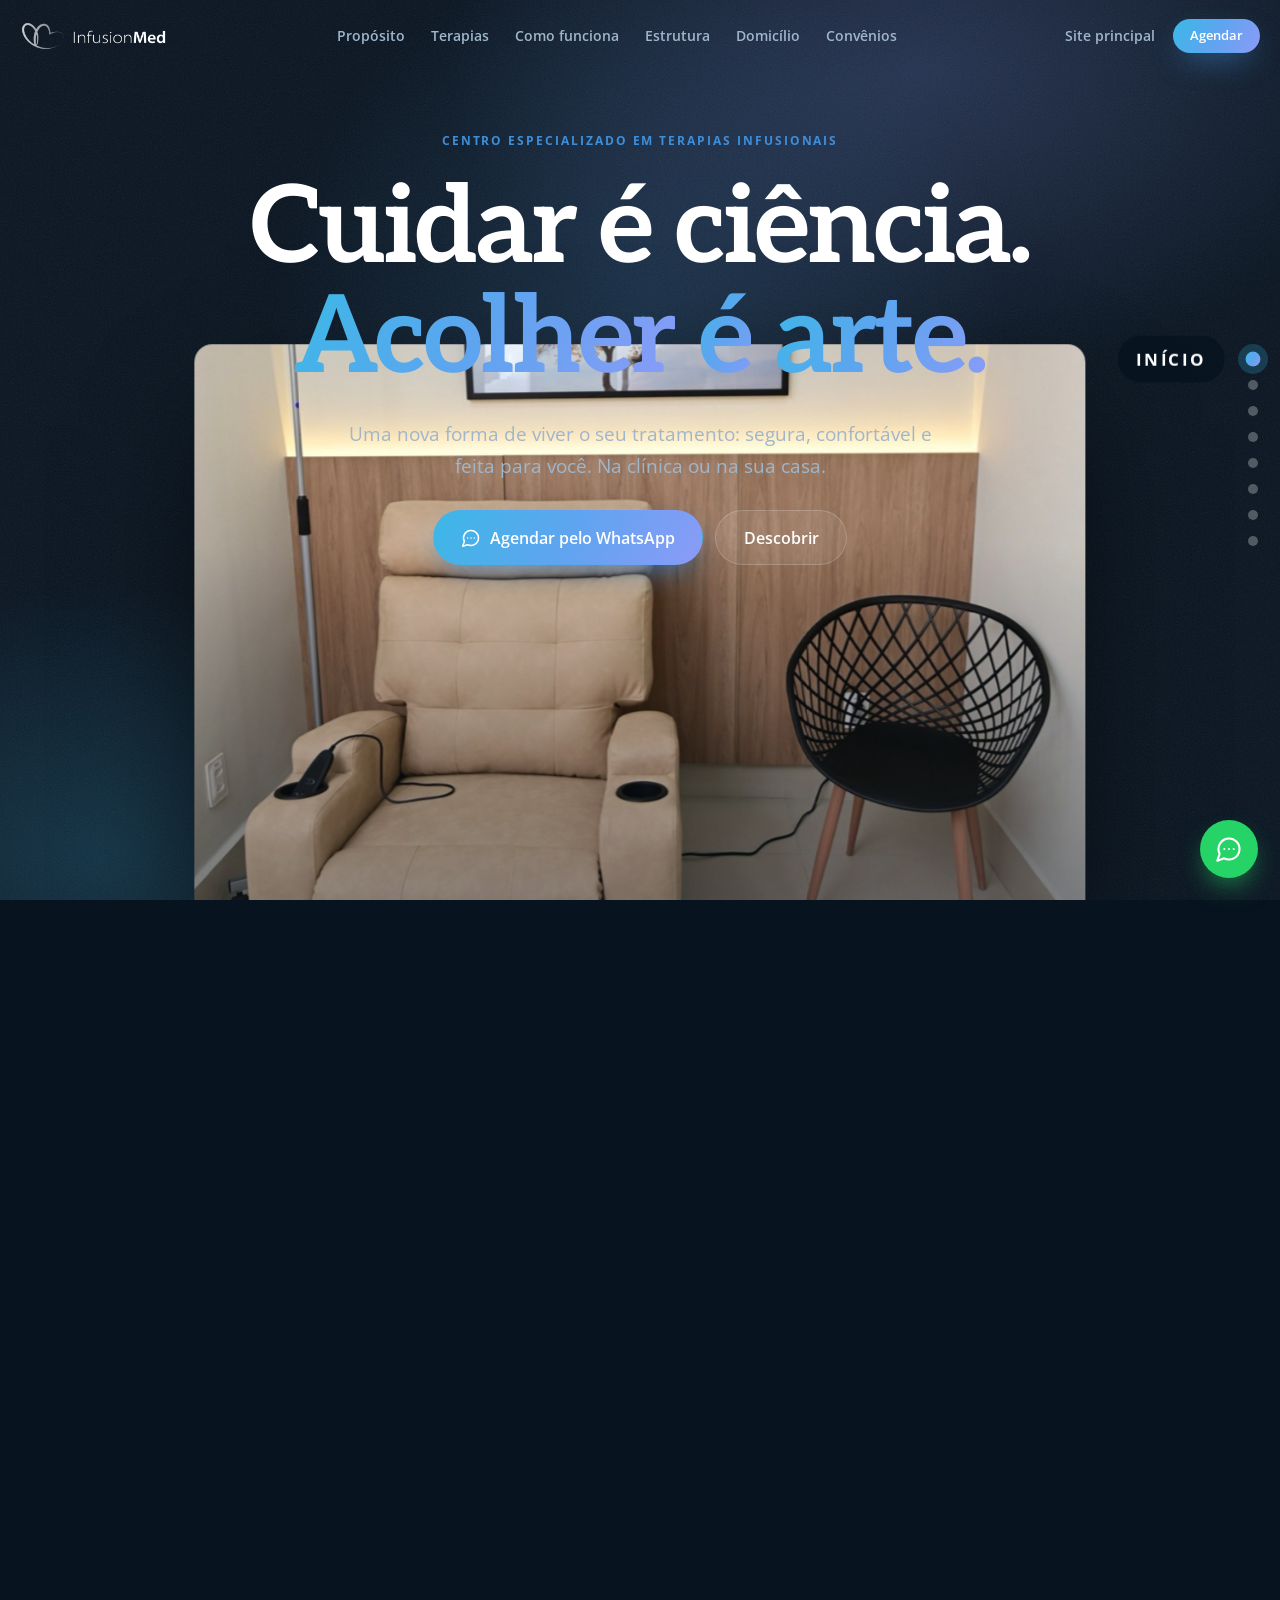
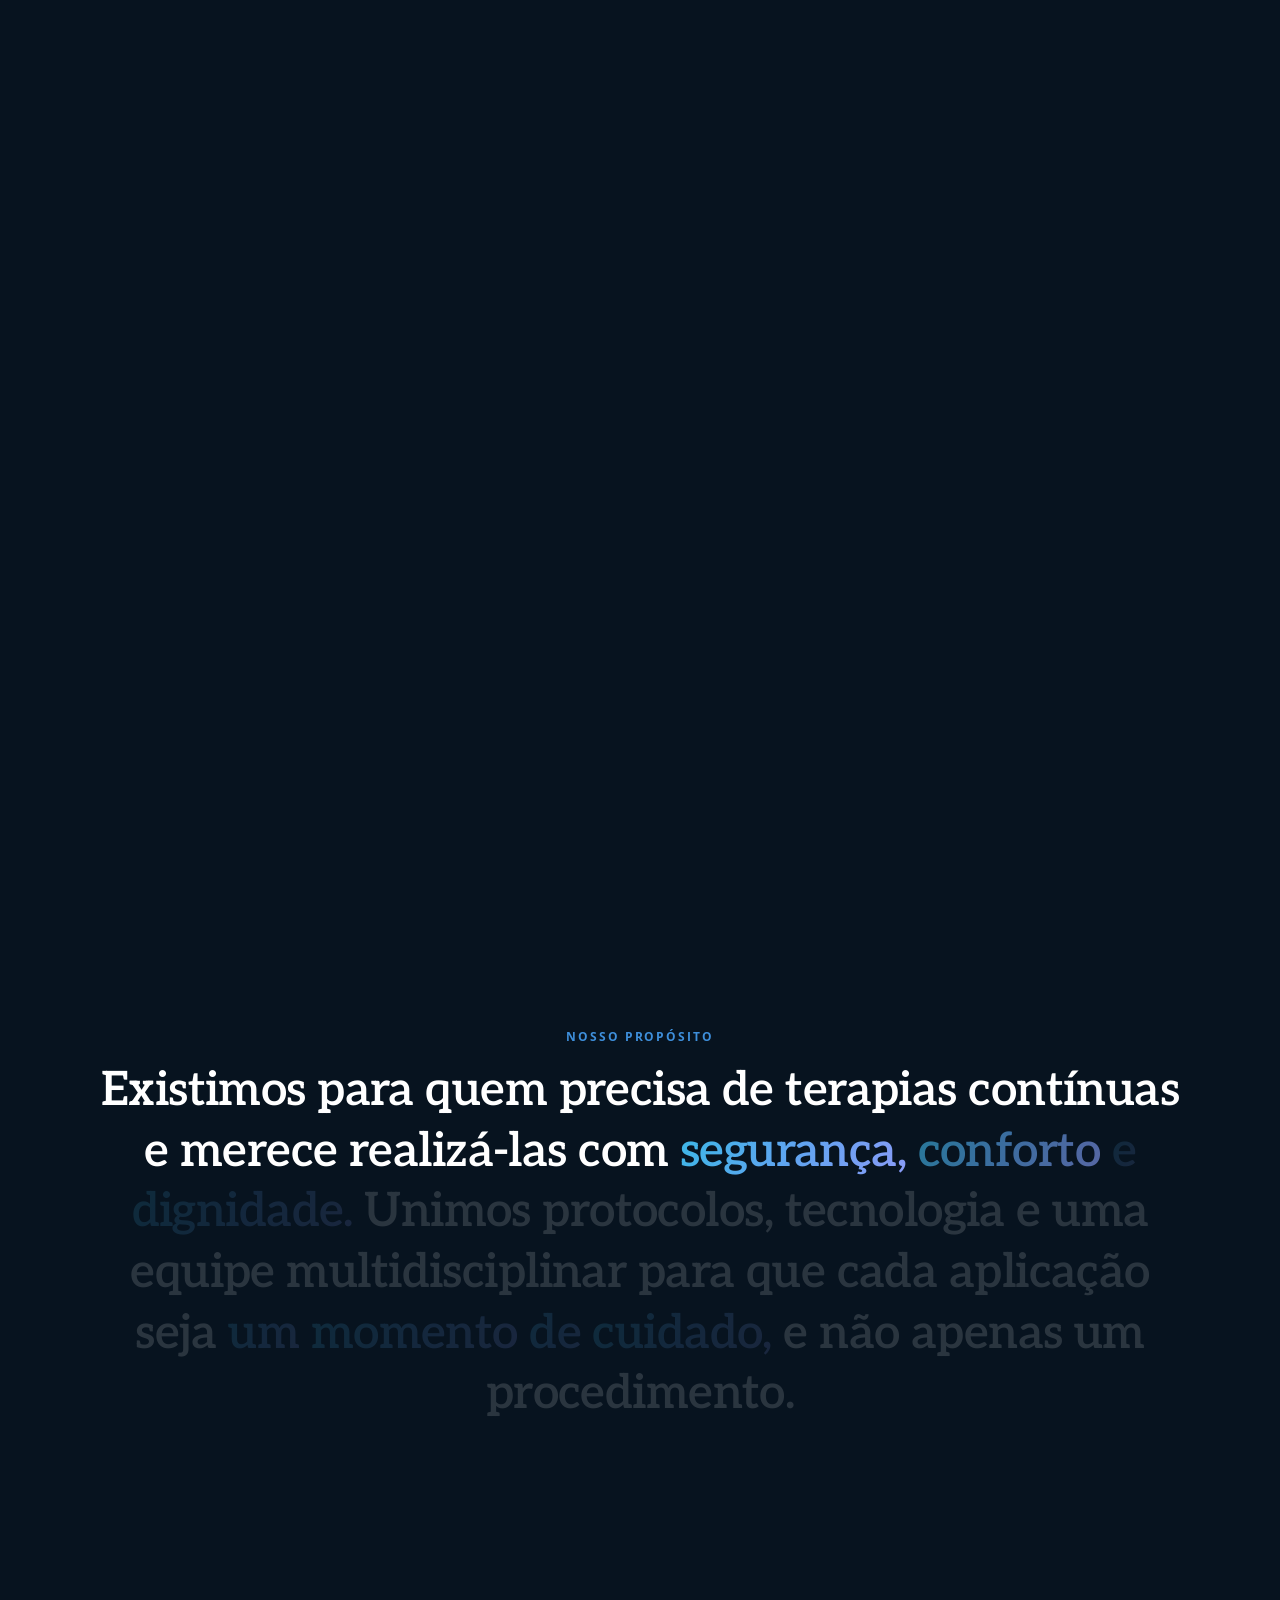
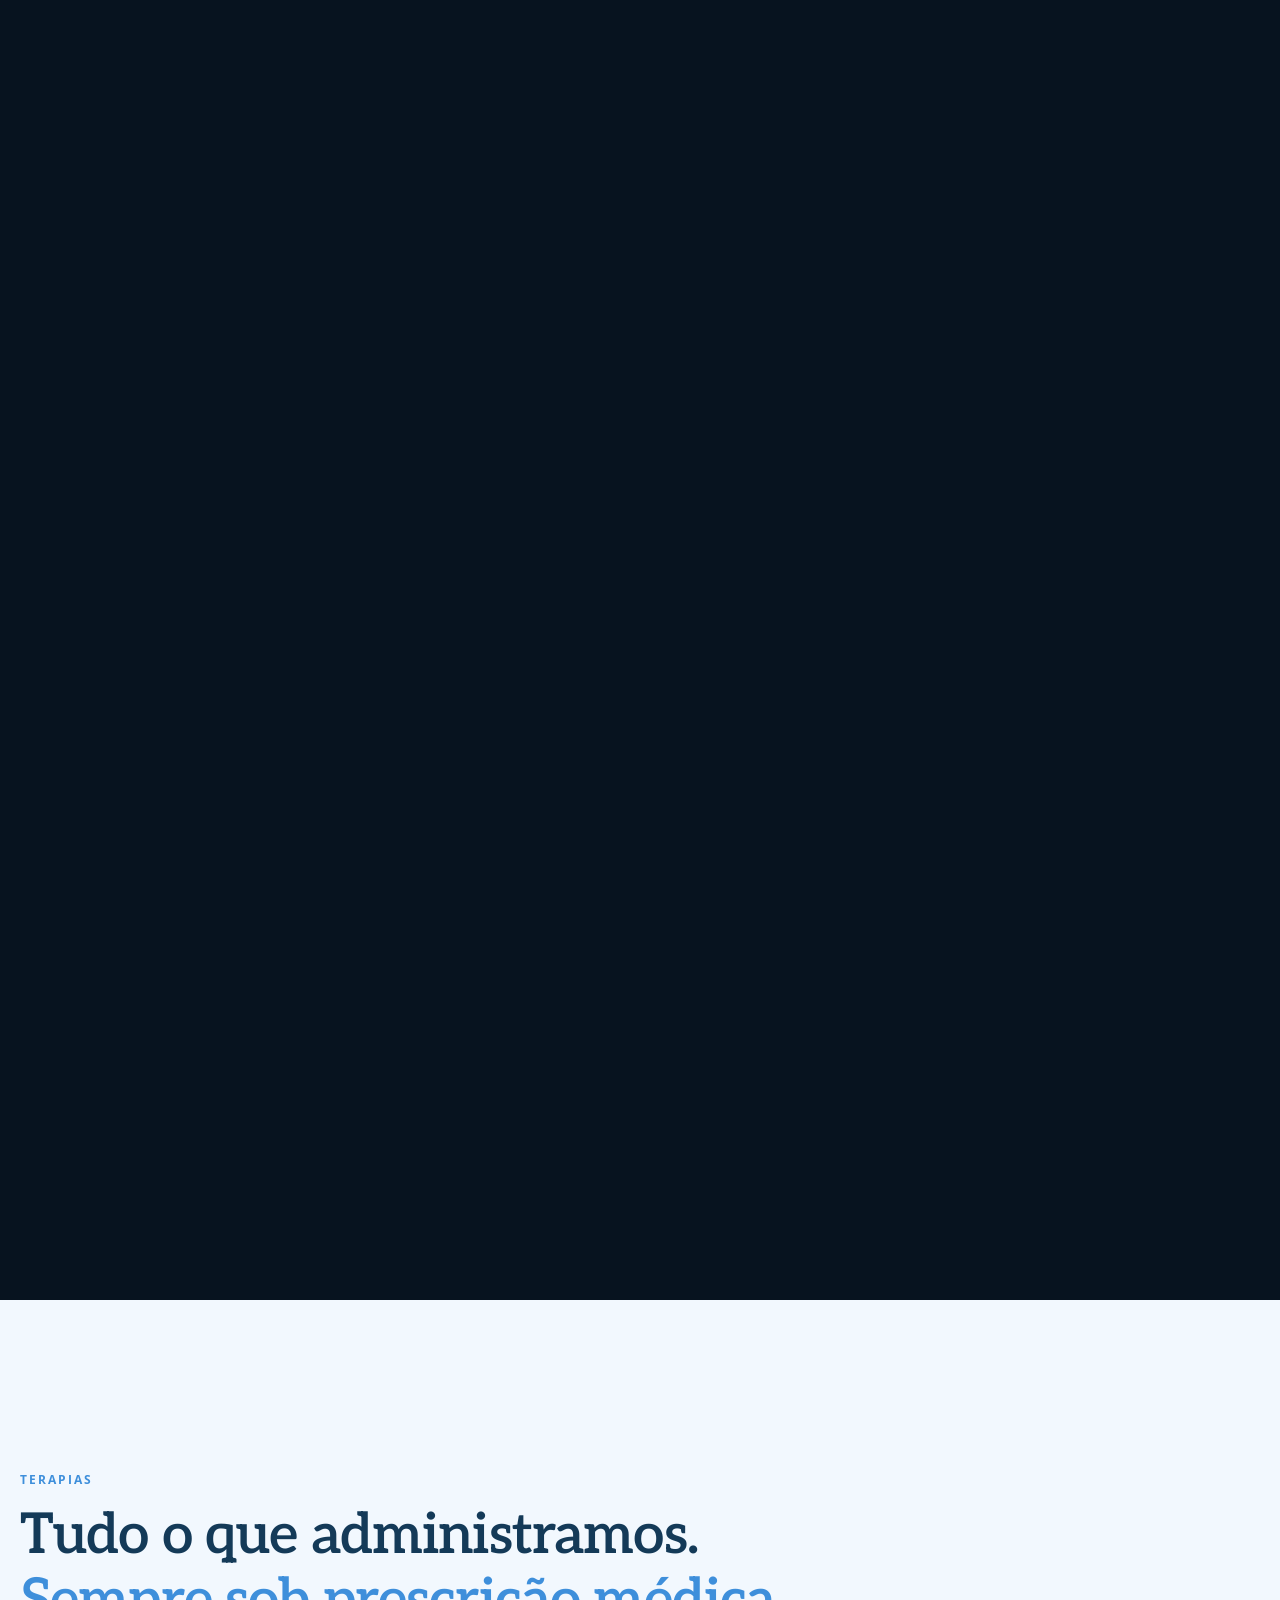
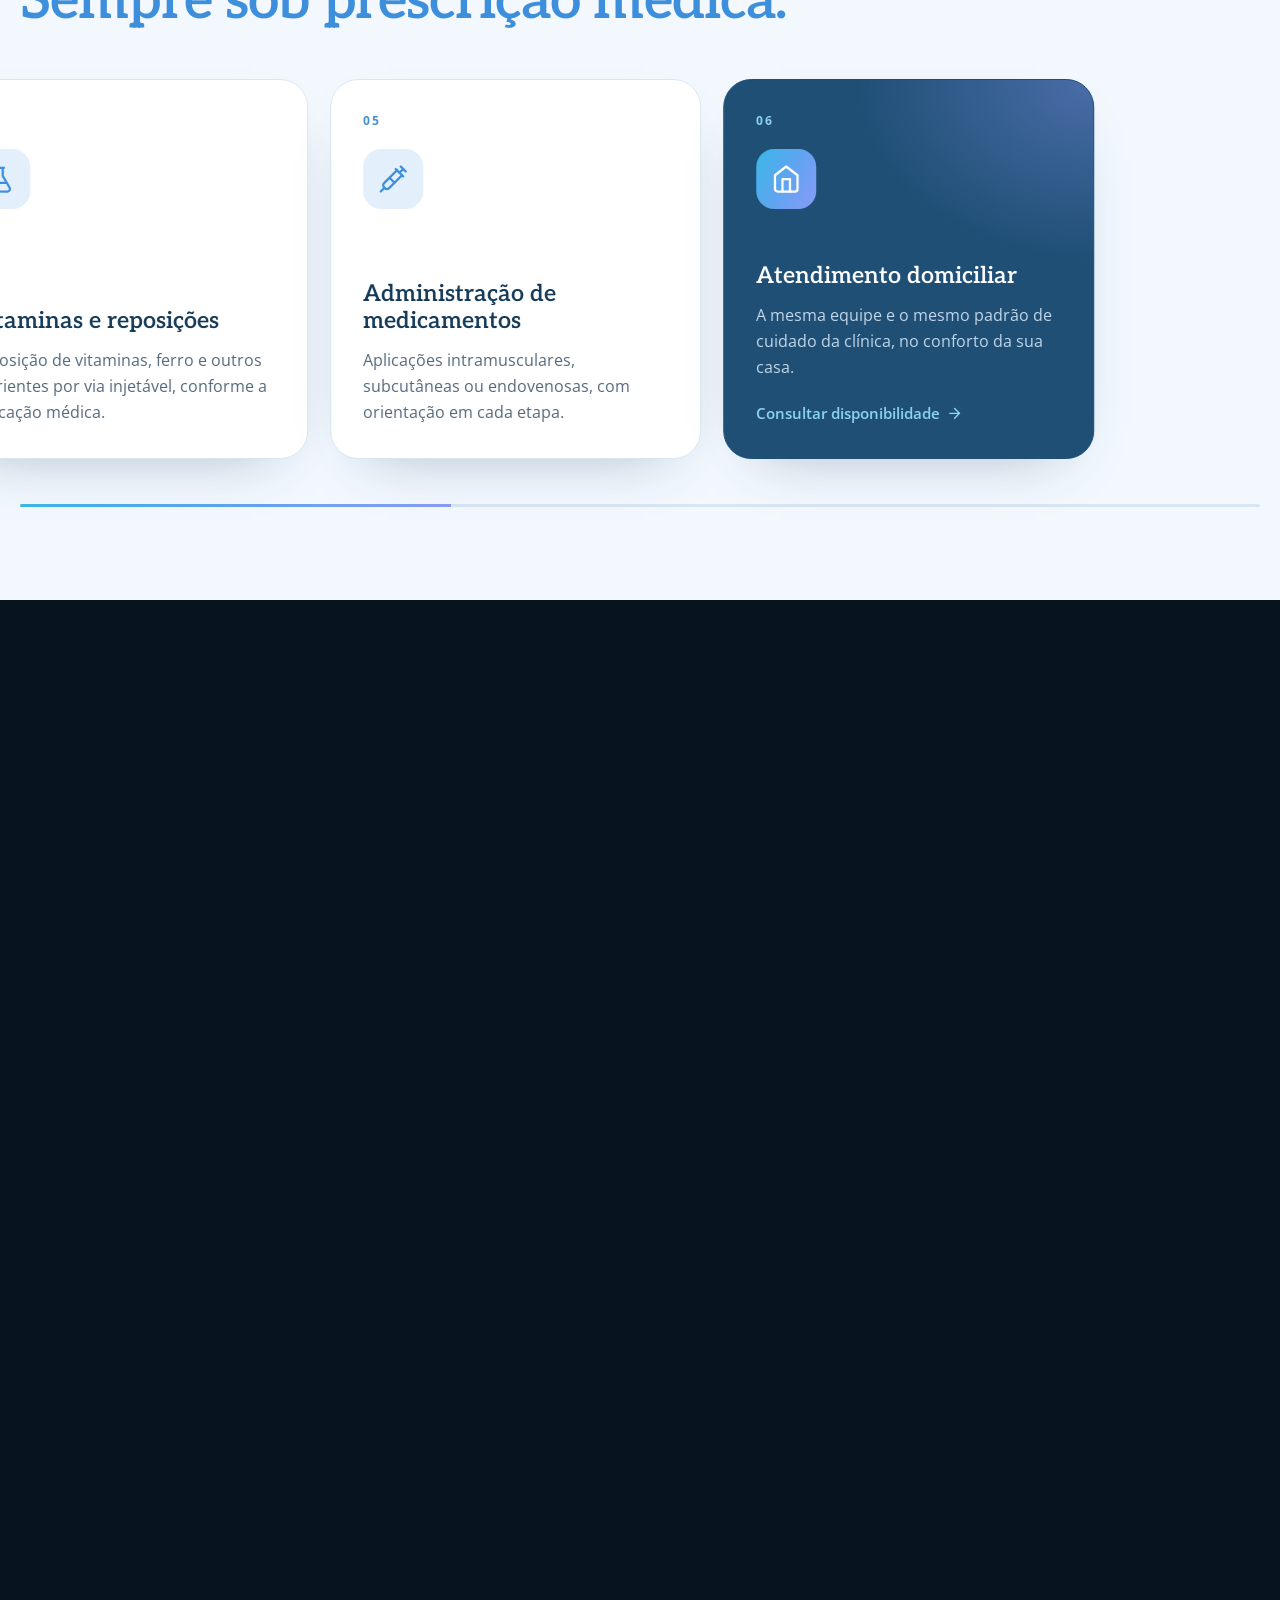
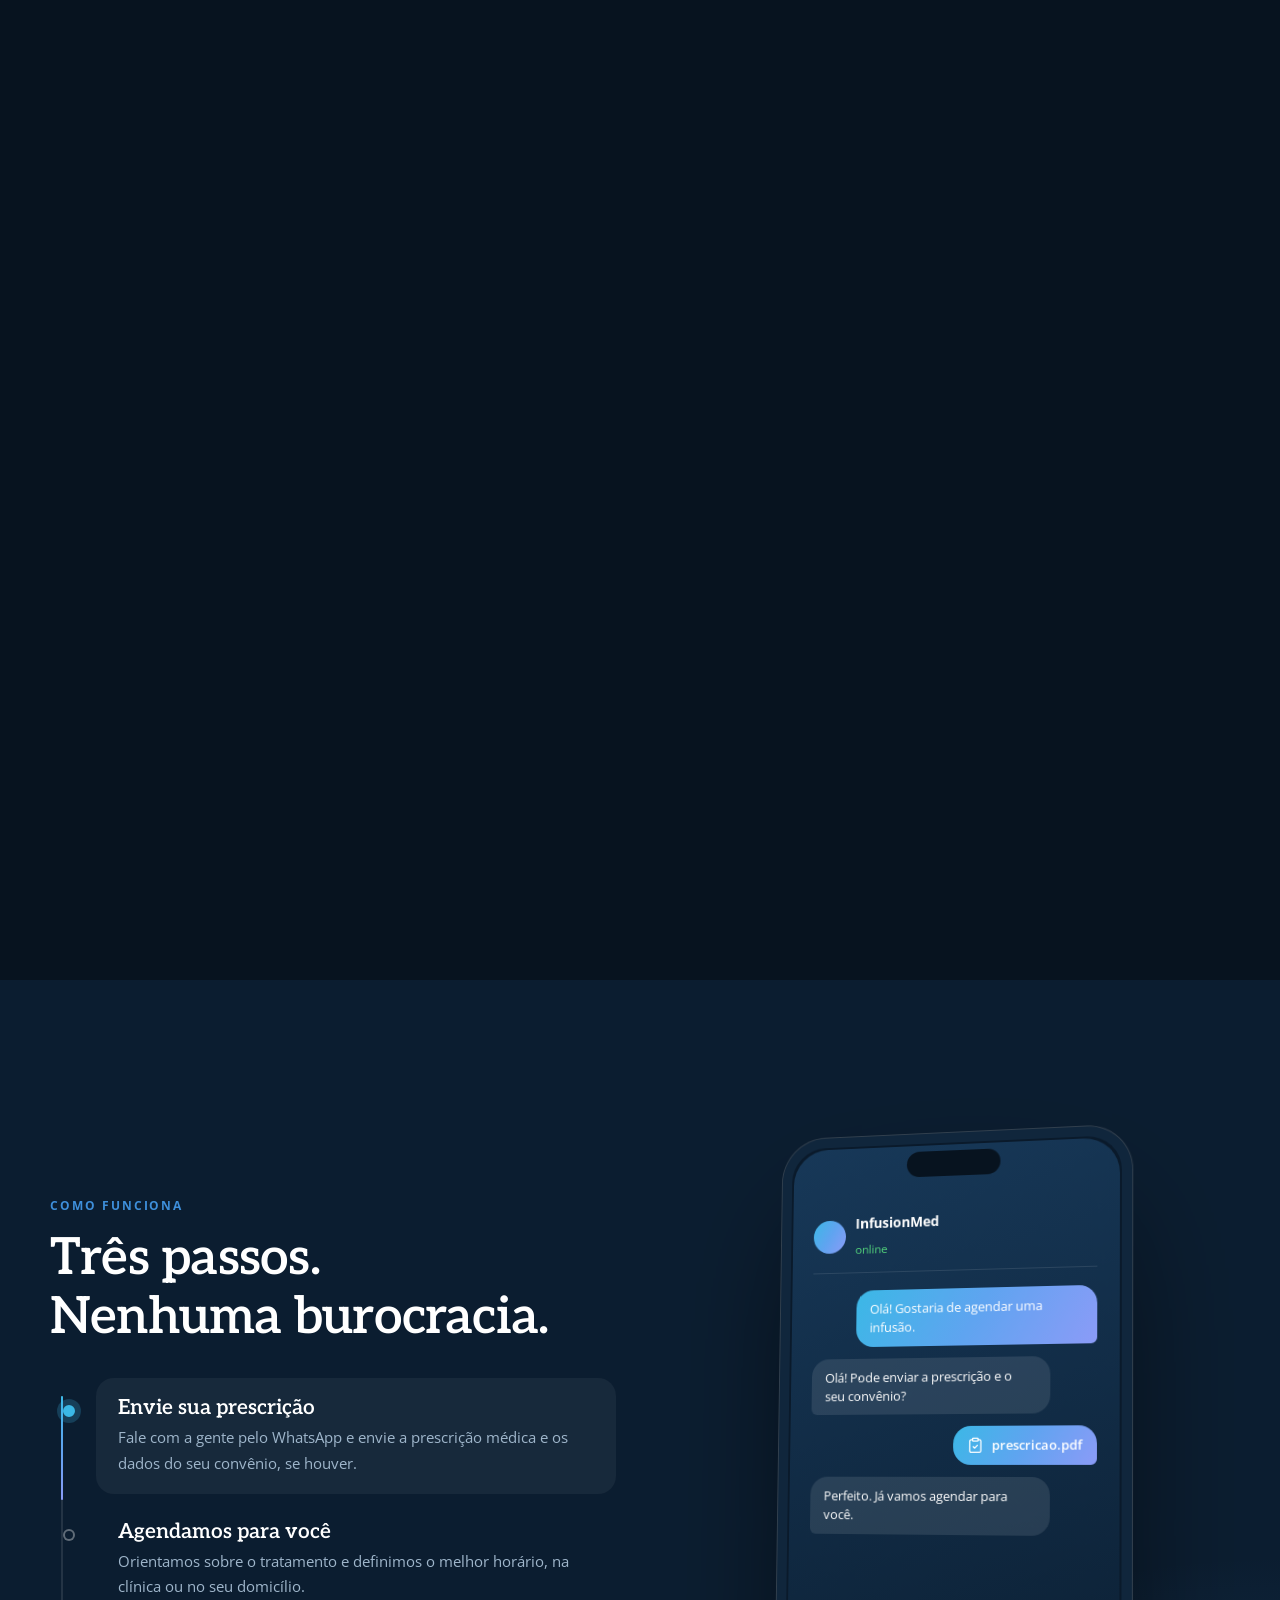
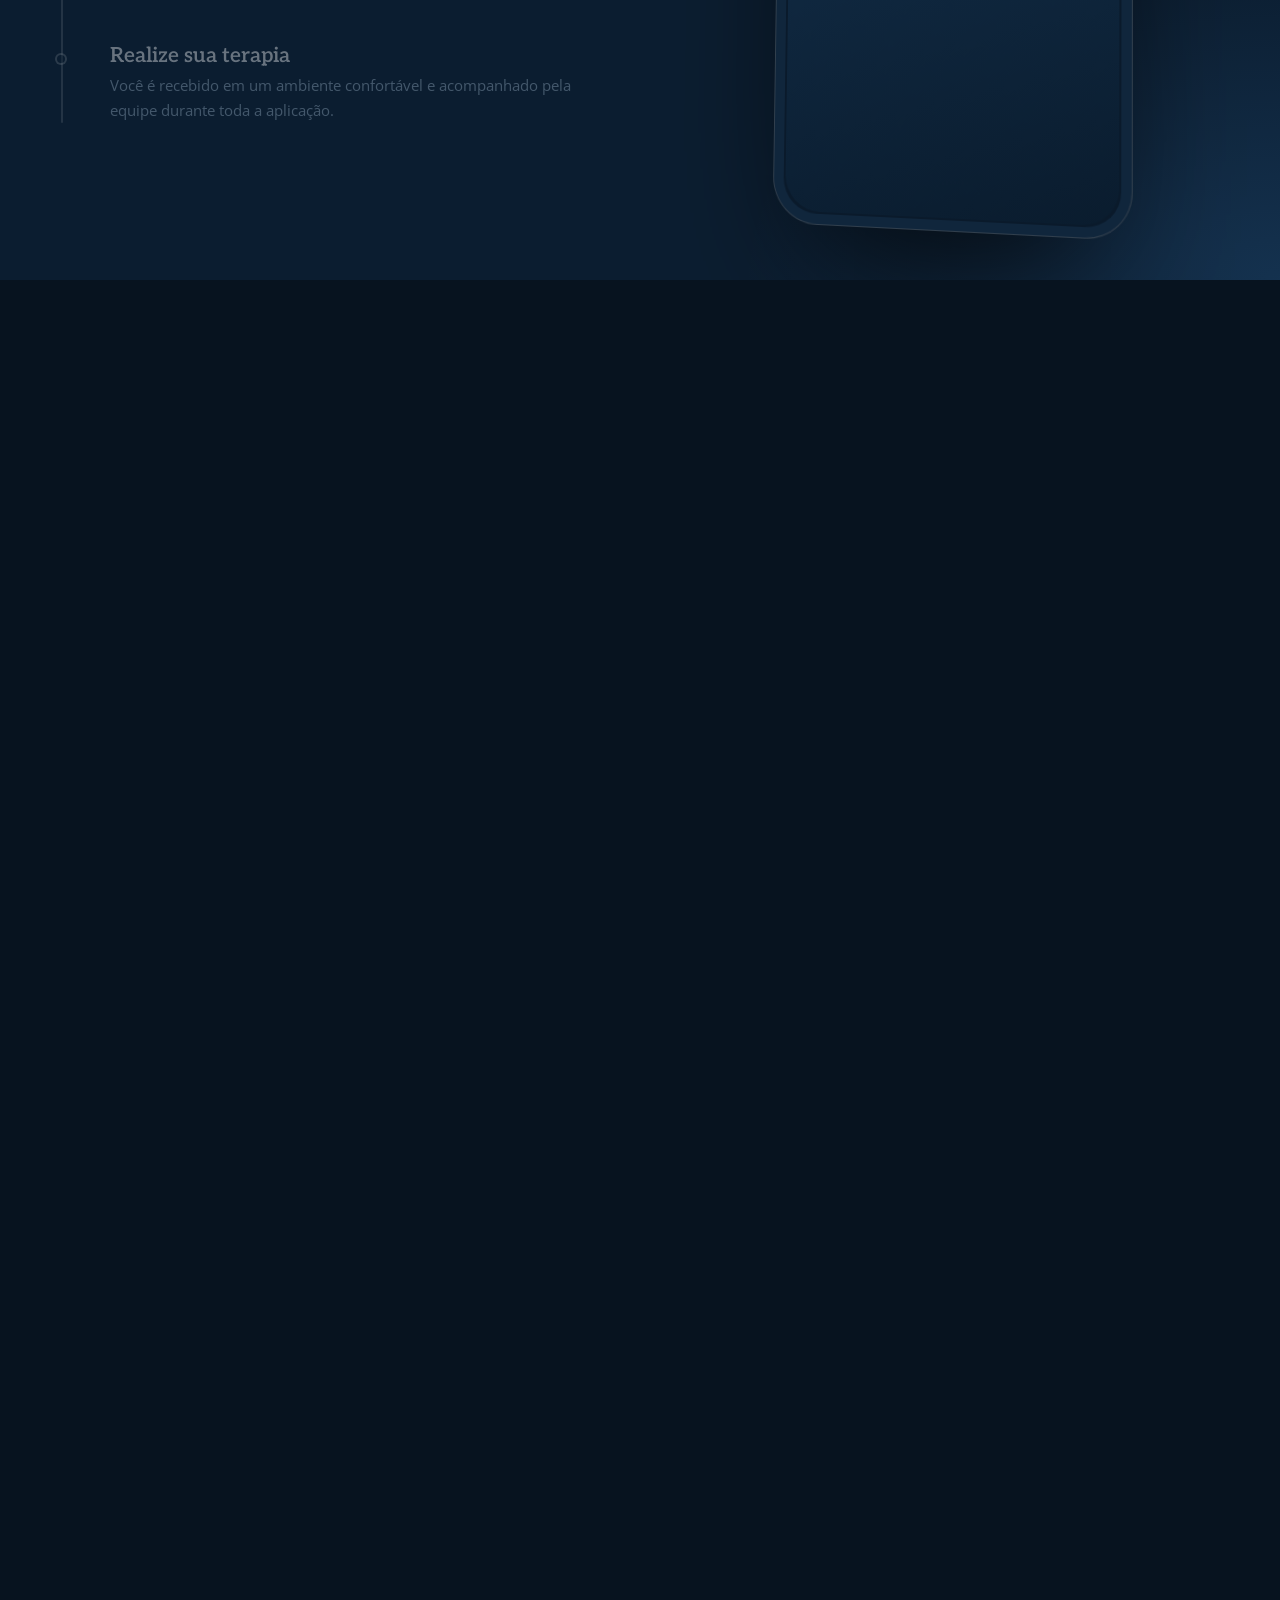
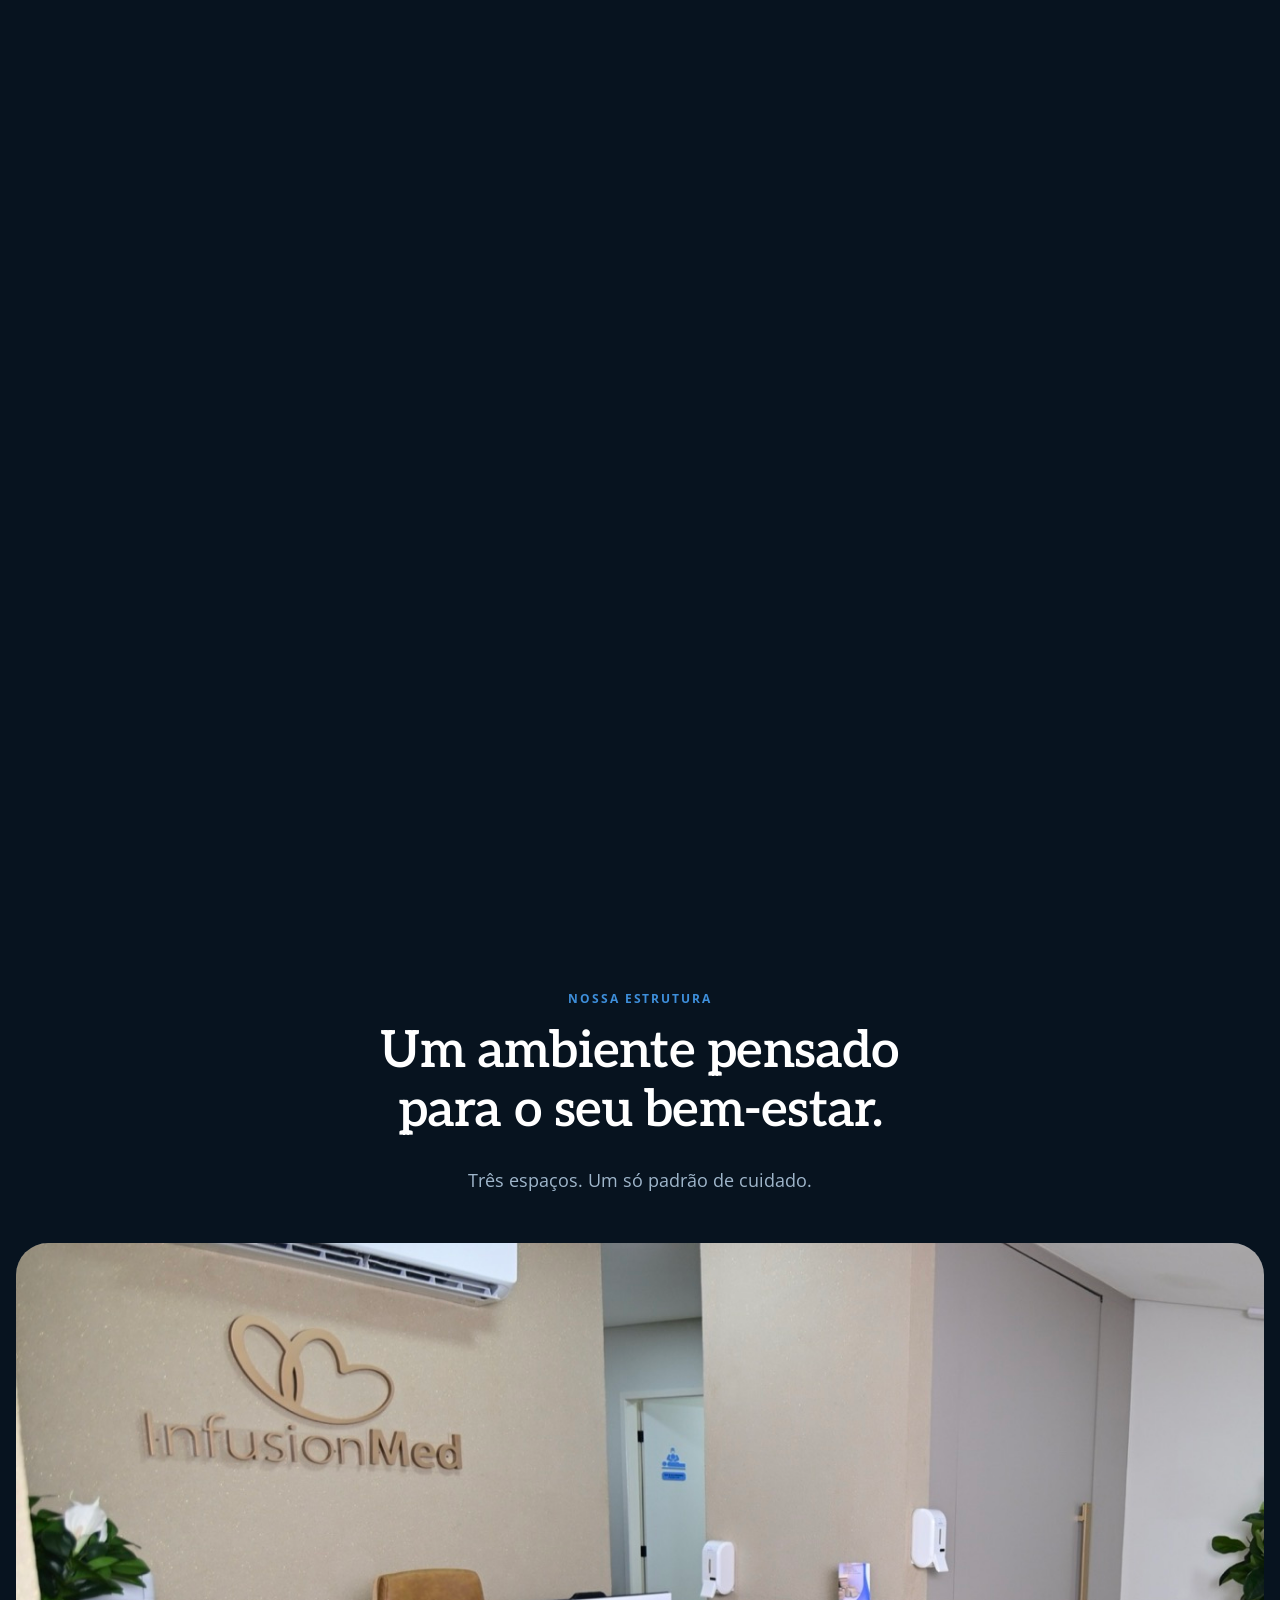
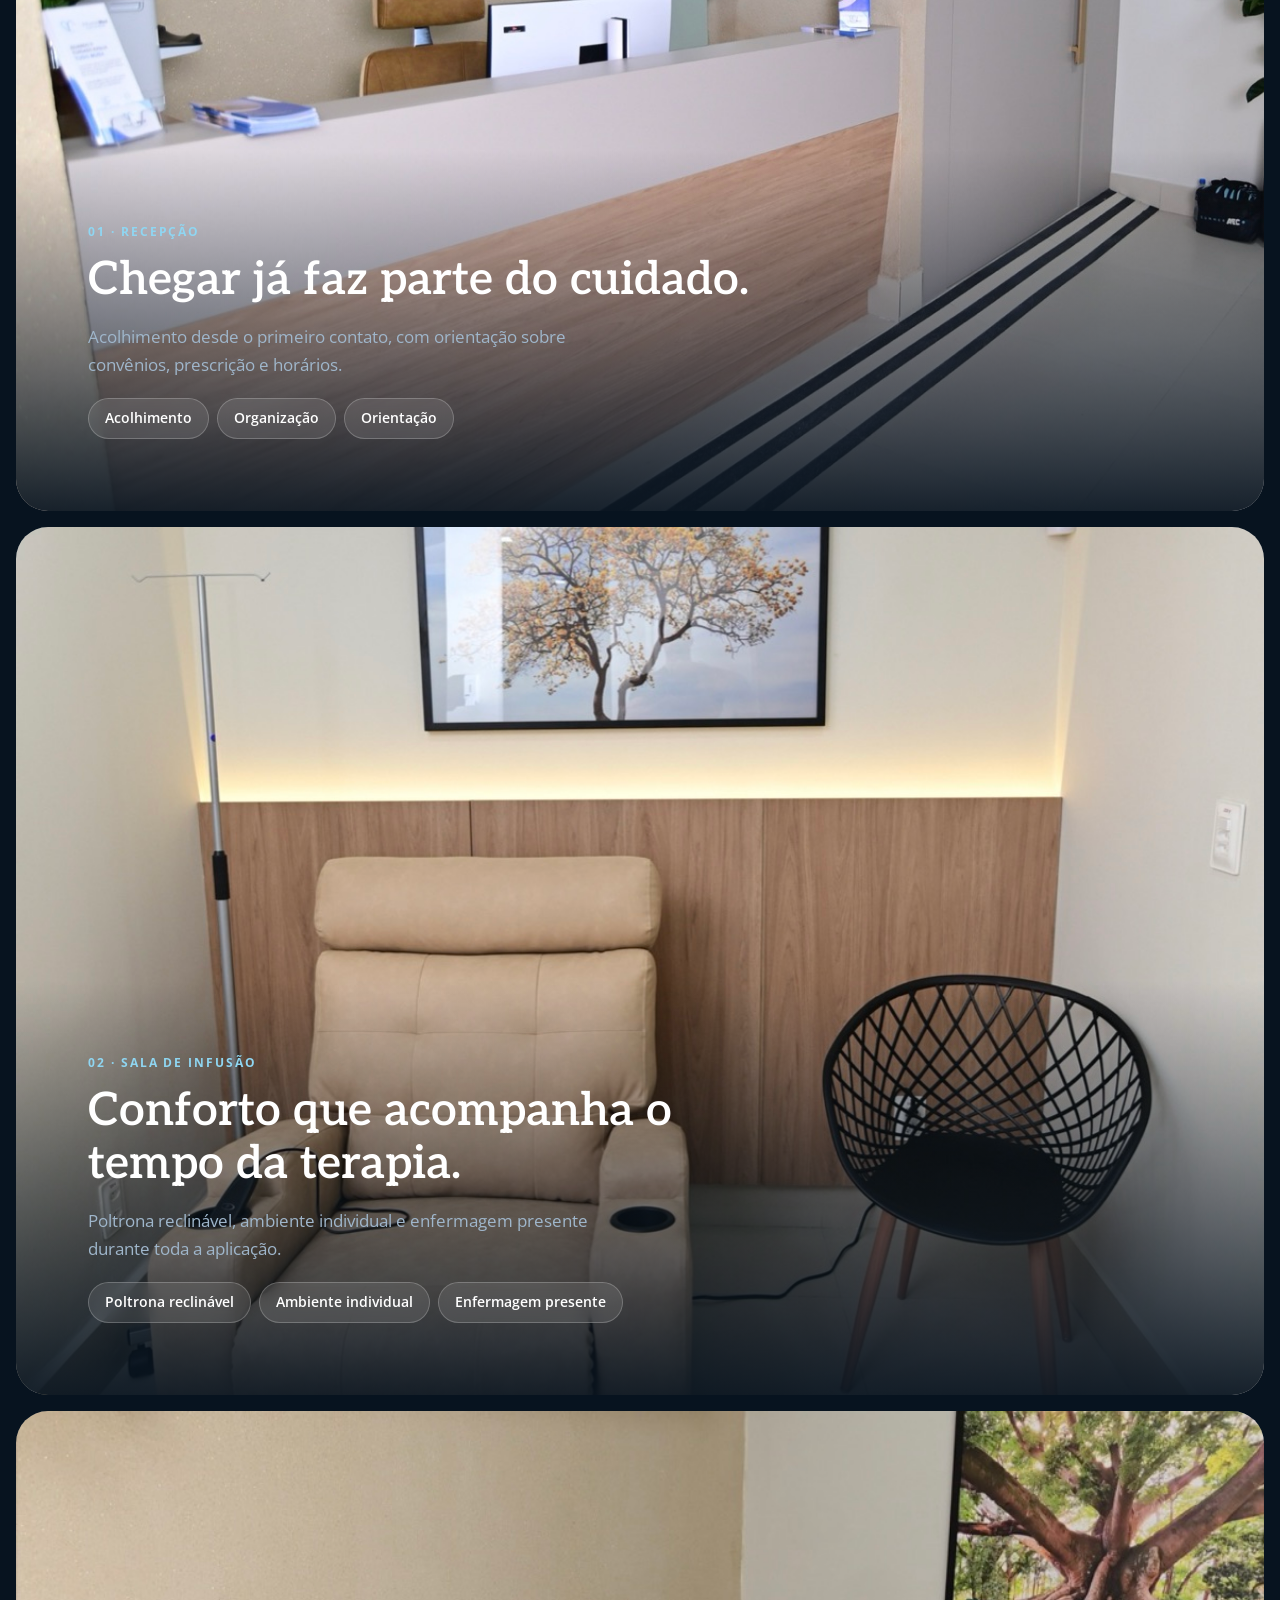
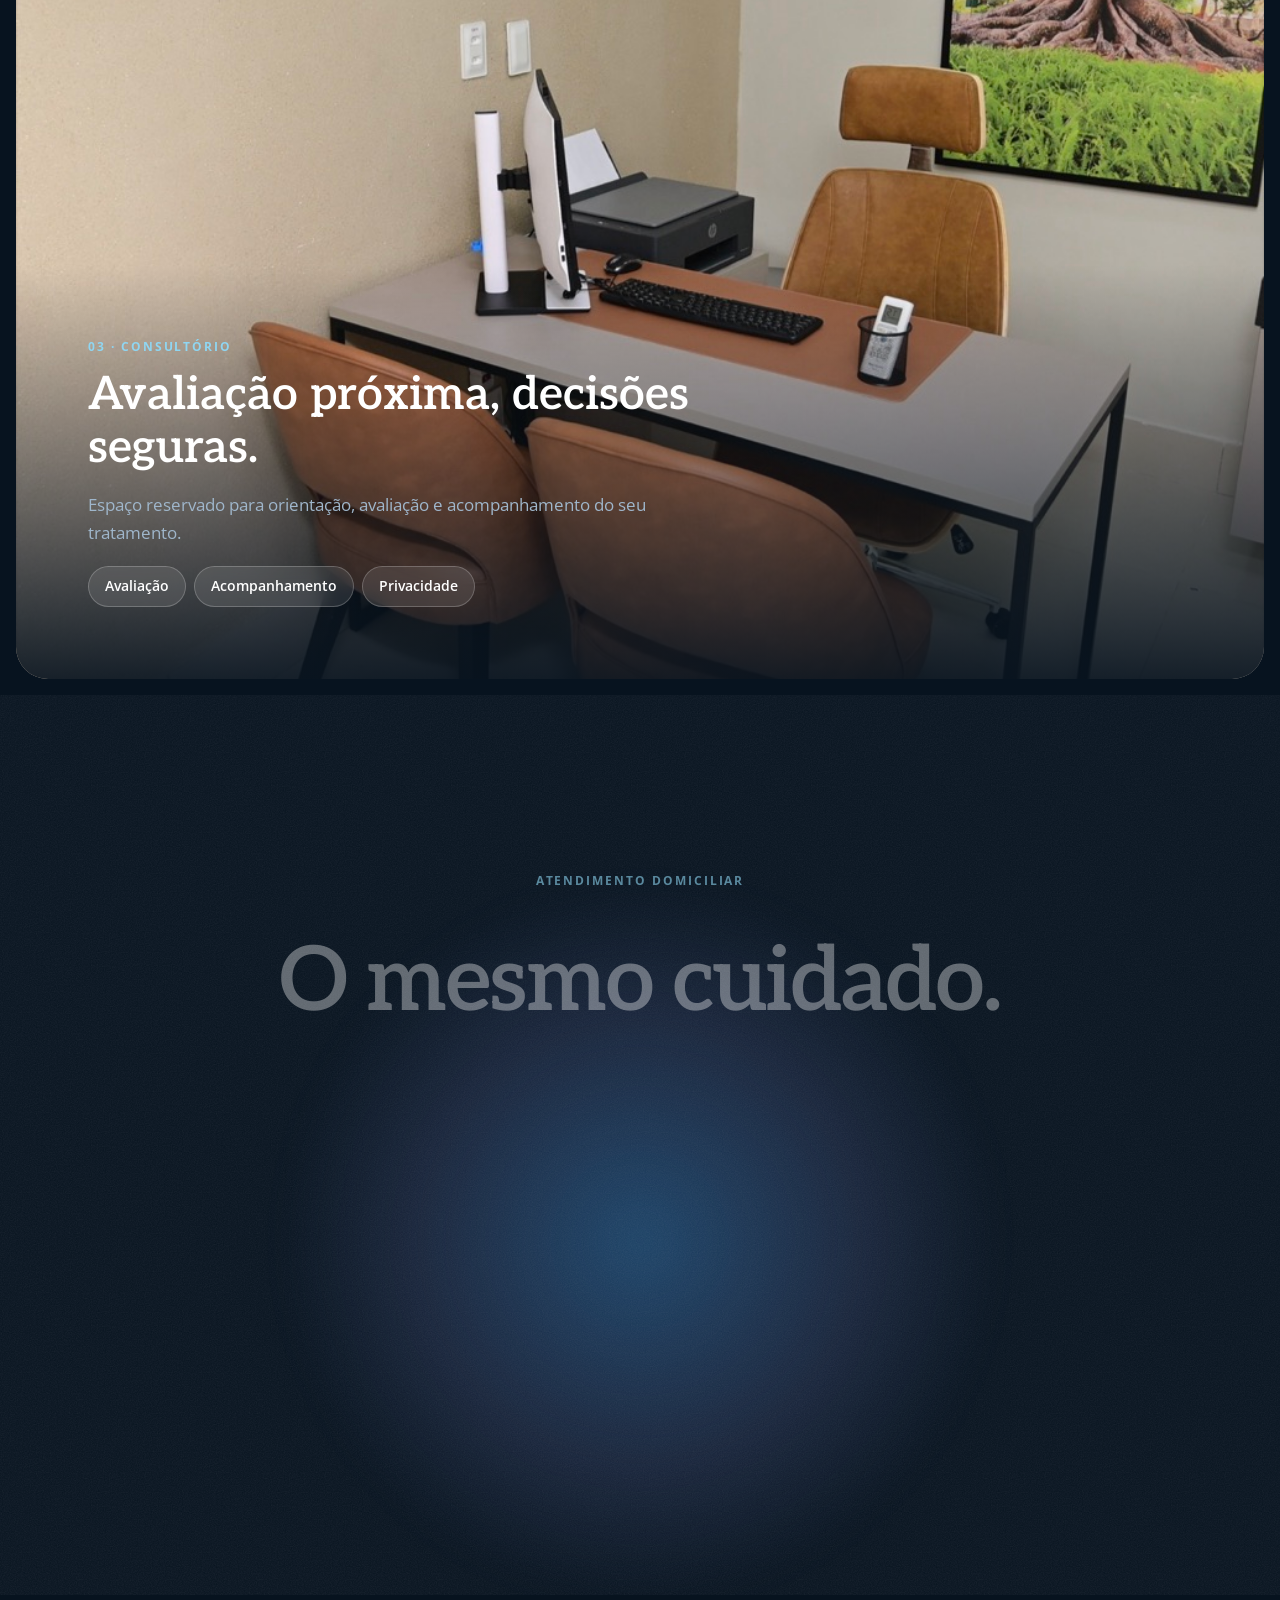
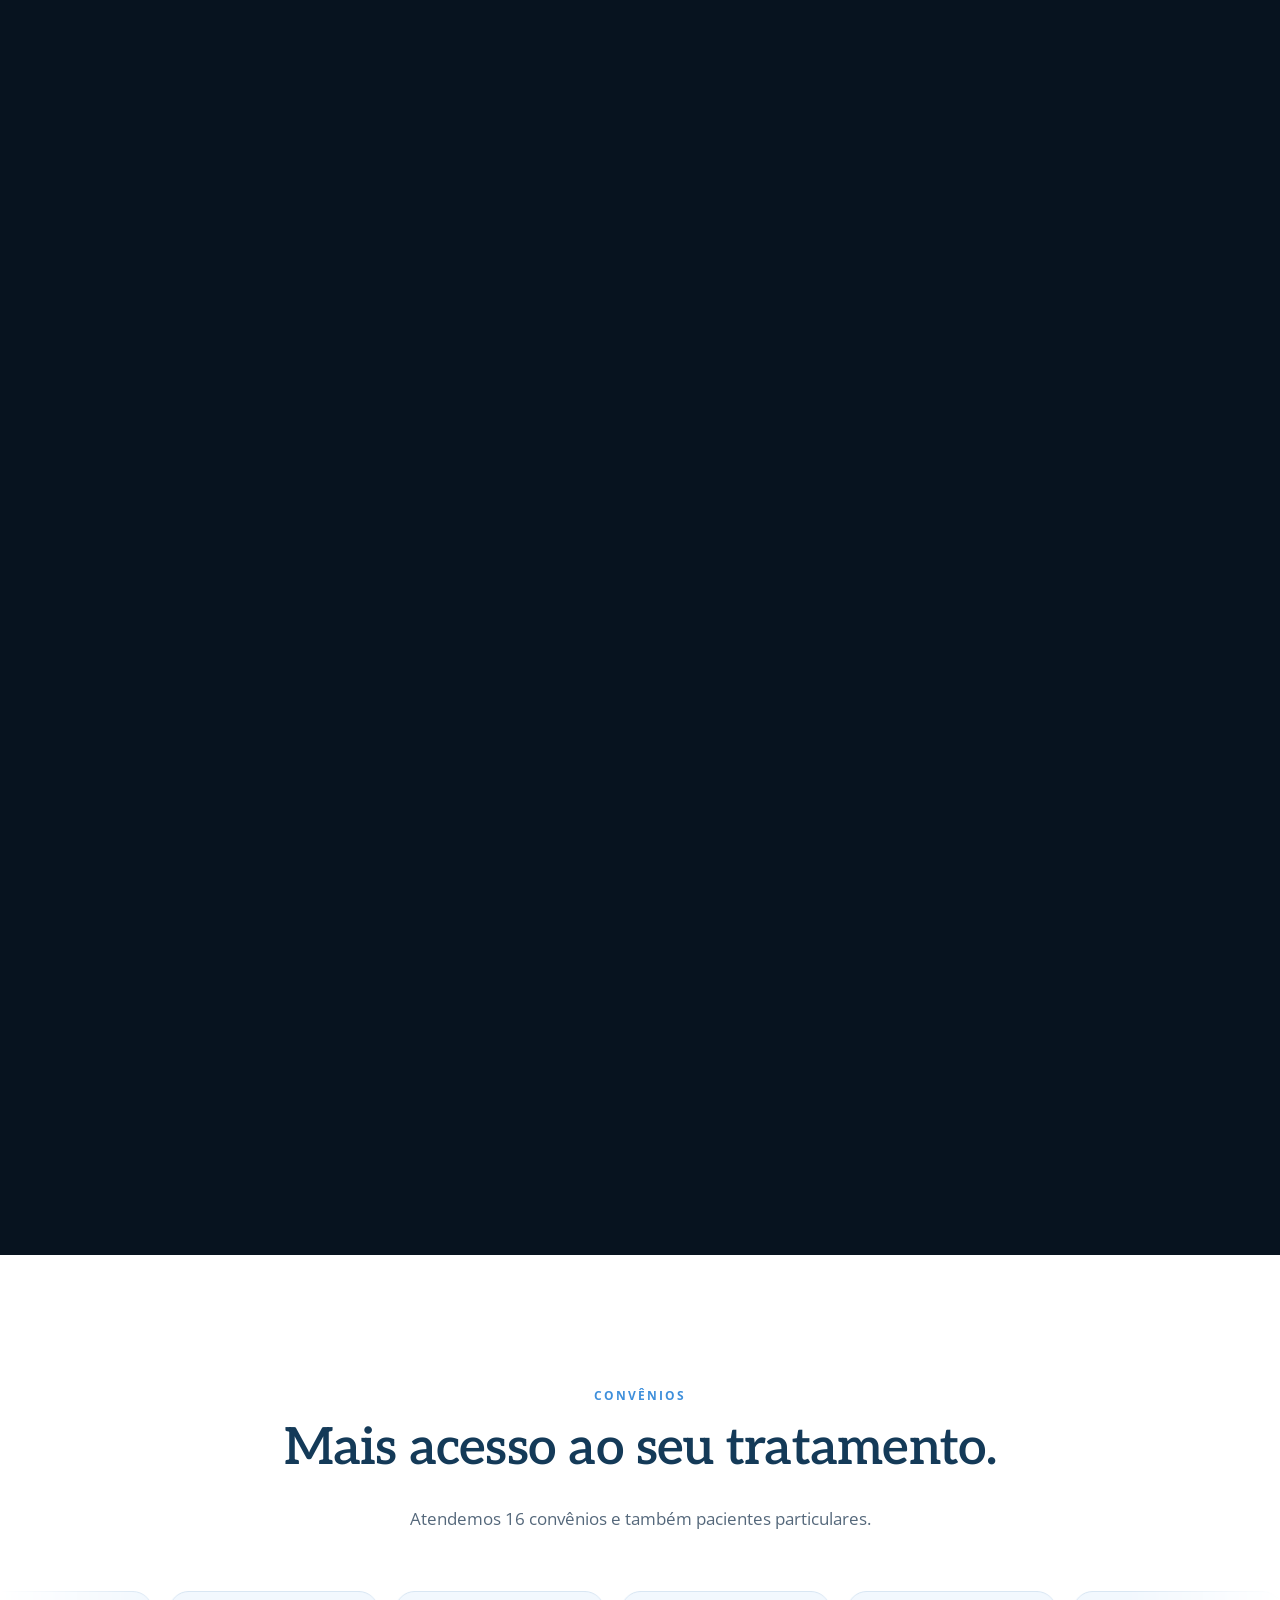
==== commit 401c6e06: "Remove legendas do carrossel de fotos e atualiza telefone de contato" ====
--- a/experience/index.html
+++ b/experience/index.html
@@ -330,7 +330,7 @@
           </a>
         </div>
         <ul class="finale__info io" style="--d:.4s">
-          <li><svg class="icon"><use href="../assets/img/icons.svg#i-phone"/></svg><a href="tel:+5583981947777">(83) 98194-7777</a></li>
+          <li><svg class="icon"><use href="../assets/img/icons.svg#i-phone"/></svg><a href="tel:+5583981919999">(83) 98191-9999</a></li>
           <li><svg class="icon"><use href="../assets/img/icons.svg#i-mail"/></svg><a href="mailto:diretoriageral@infusionmed.com.br">diretoriageral@infusionmed.com.br</a></li>
           <li><svg class="icon"><use href="../assets/img/icons.svg#i-pin"/></svg><a href="https://www.google.com/maps/search/?api=1&amp;query=Av.+General+Edson+Ramalho,+75,+Manaira,+Joao+Pessoa+-+PB,+58038-100" target="_blank" rel="noopener">Av. General Edson Ramalho, 75, Manaíra · João Pessoa – PB</a></li>
         </ul>
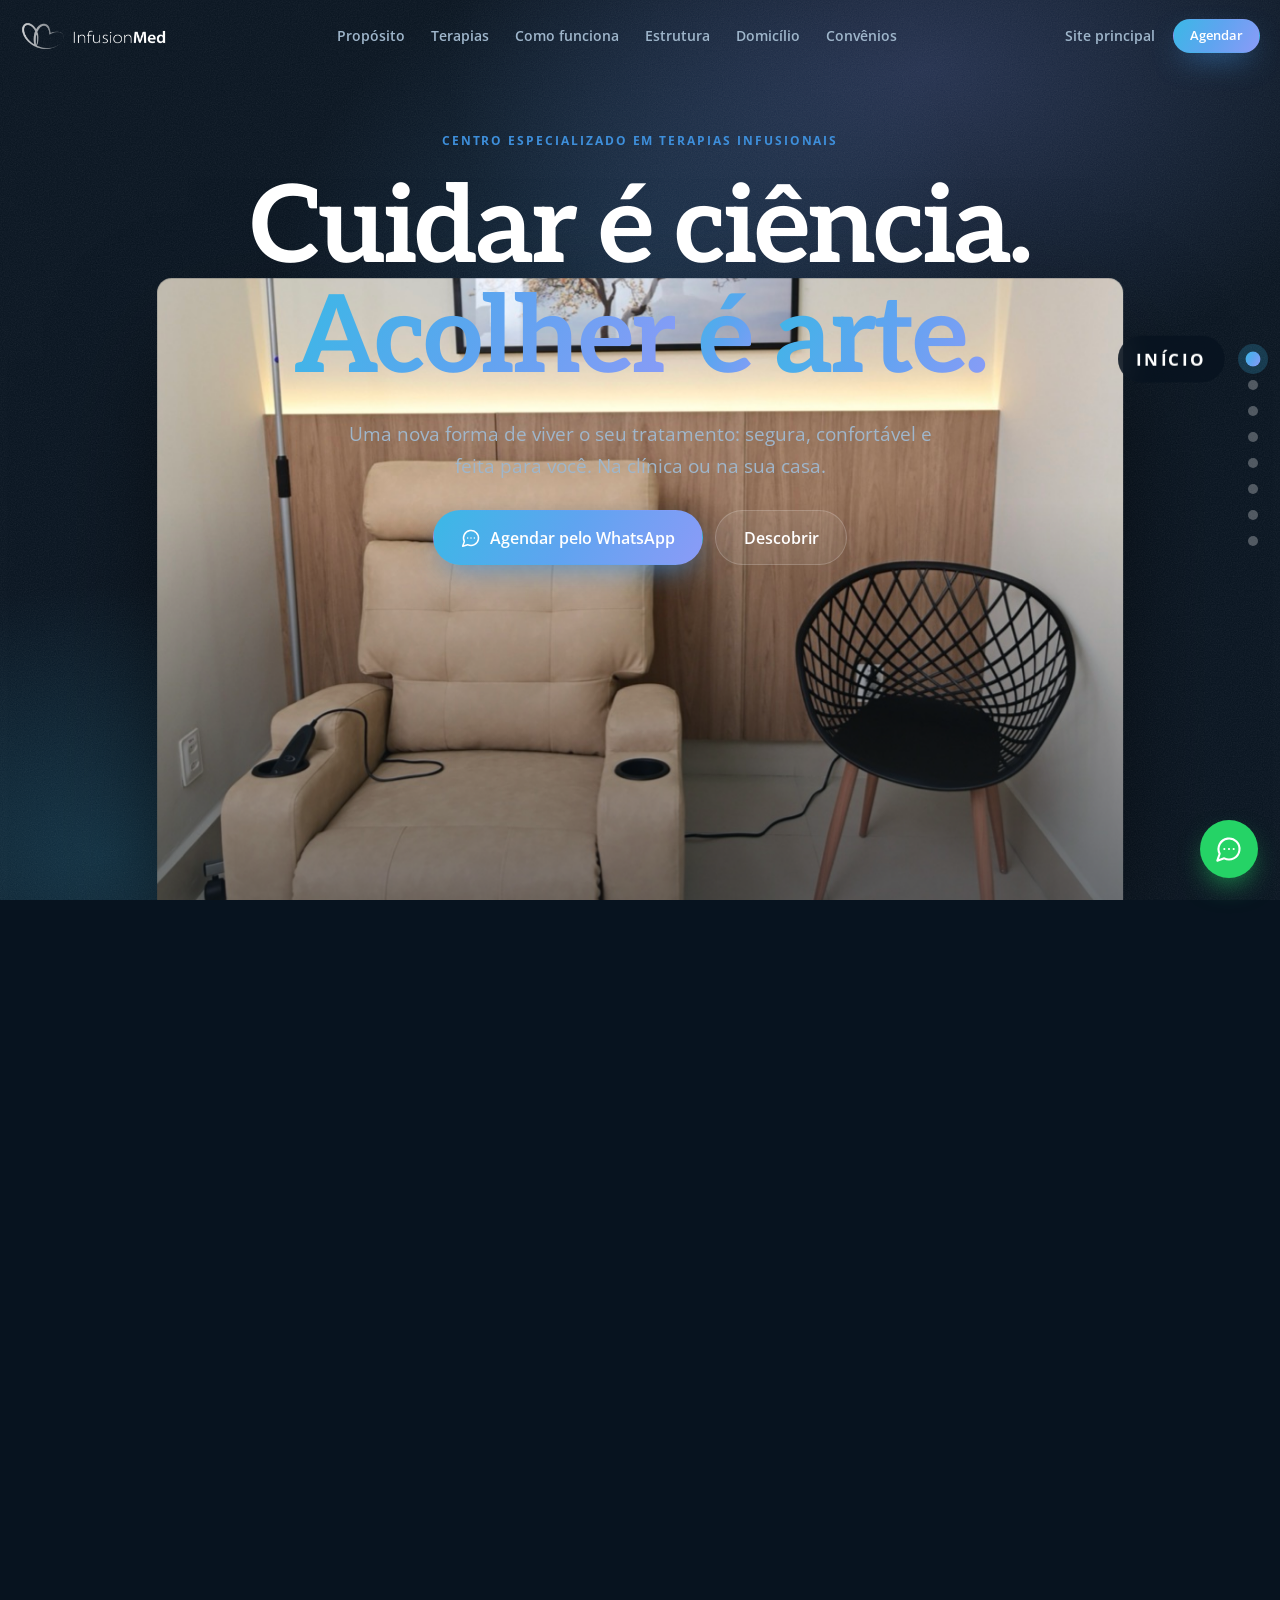
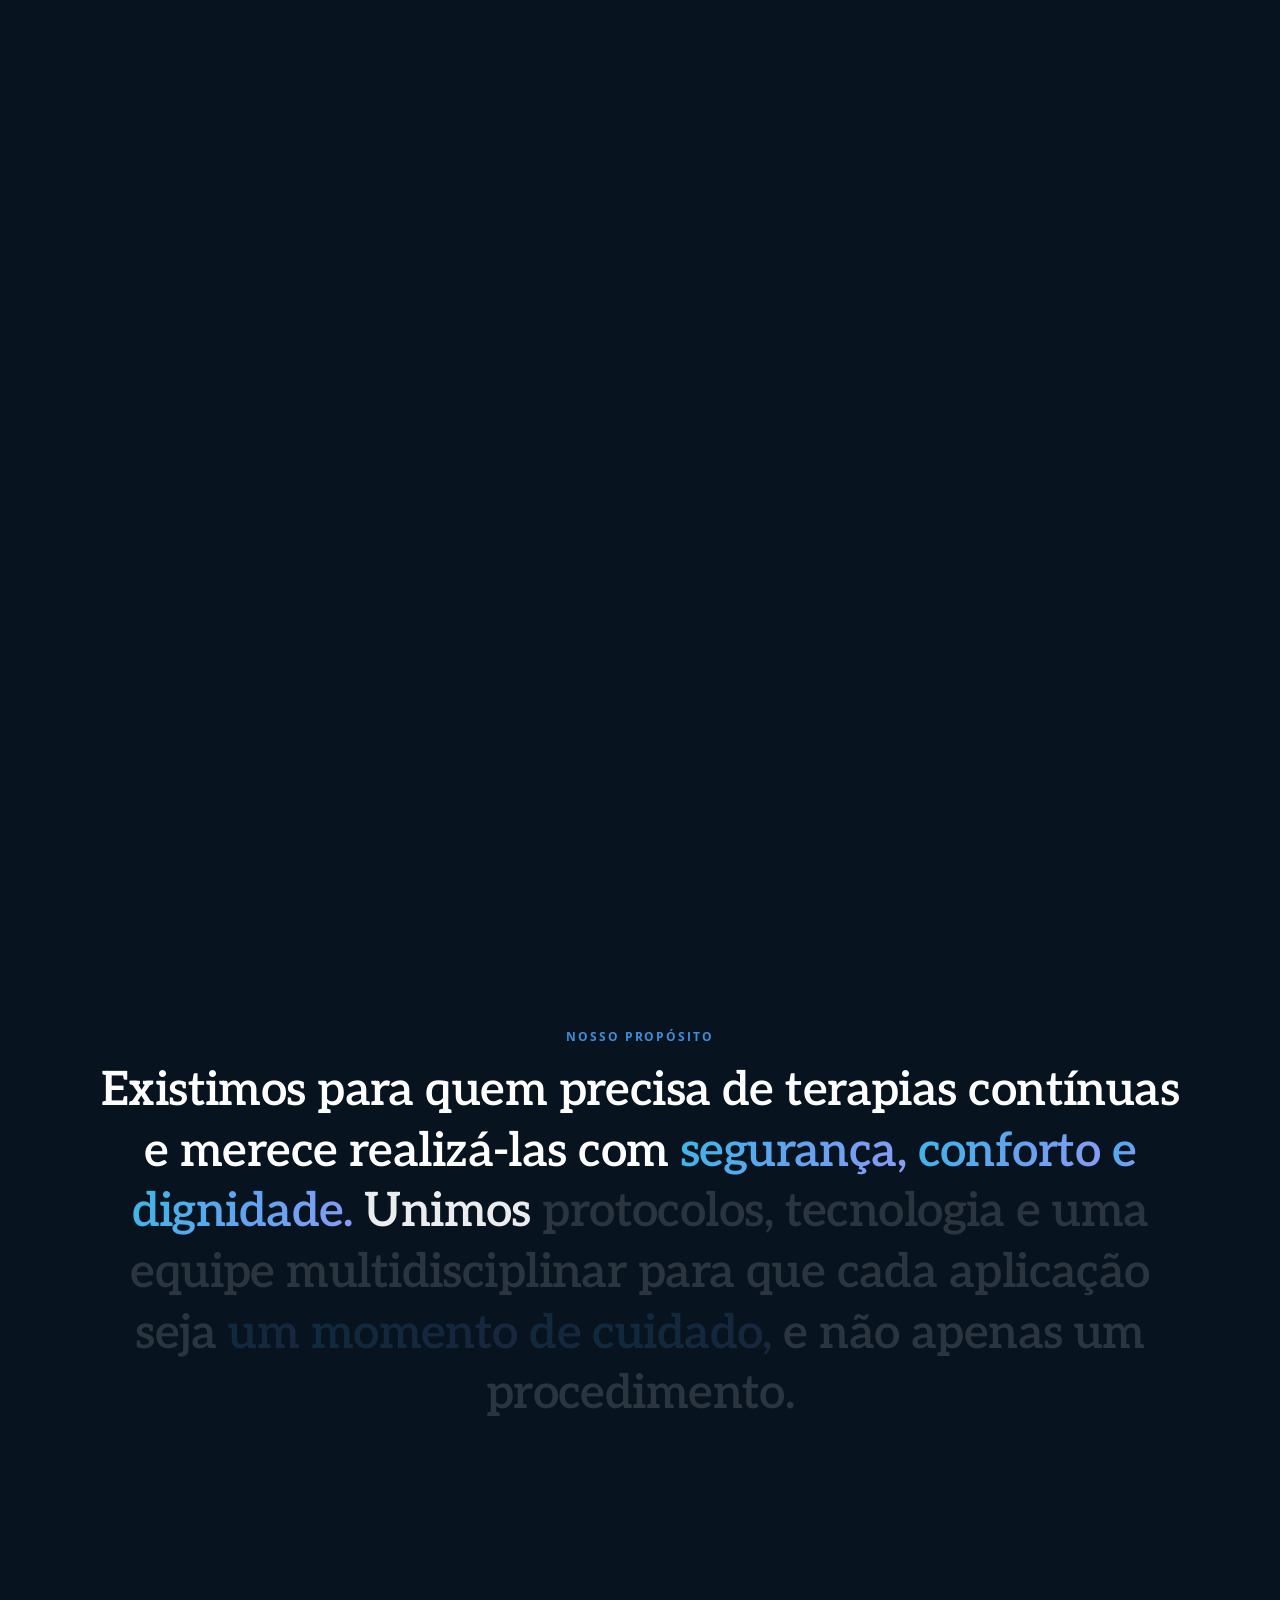
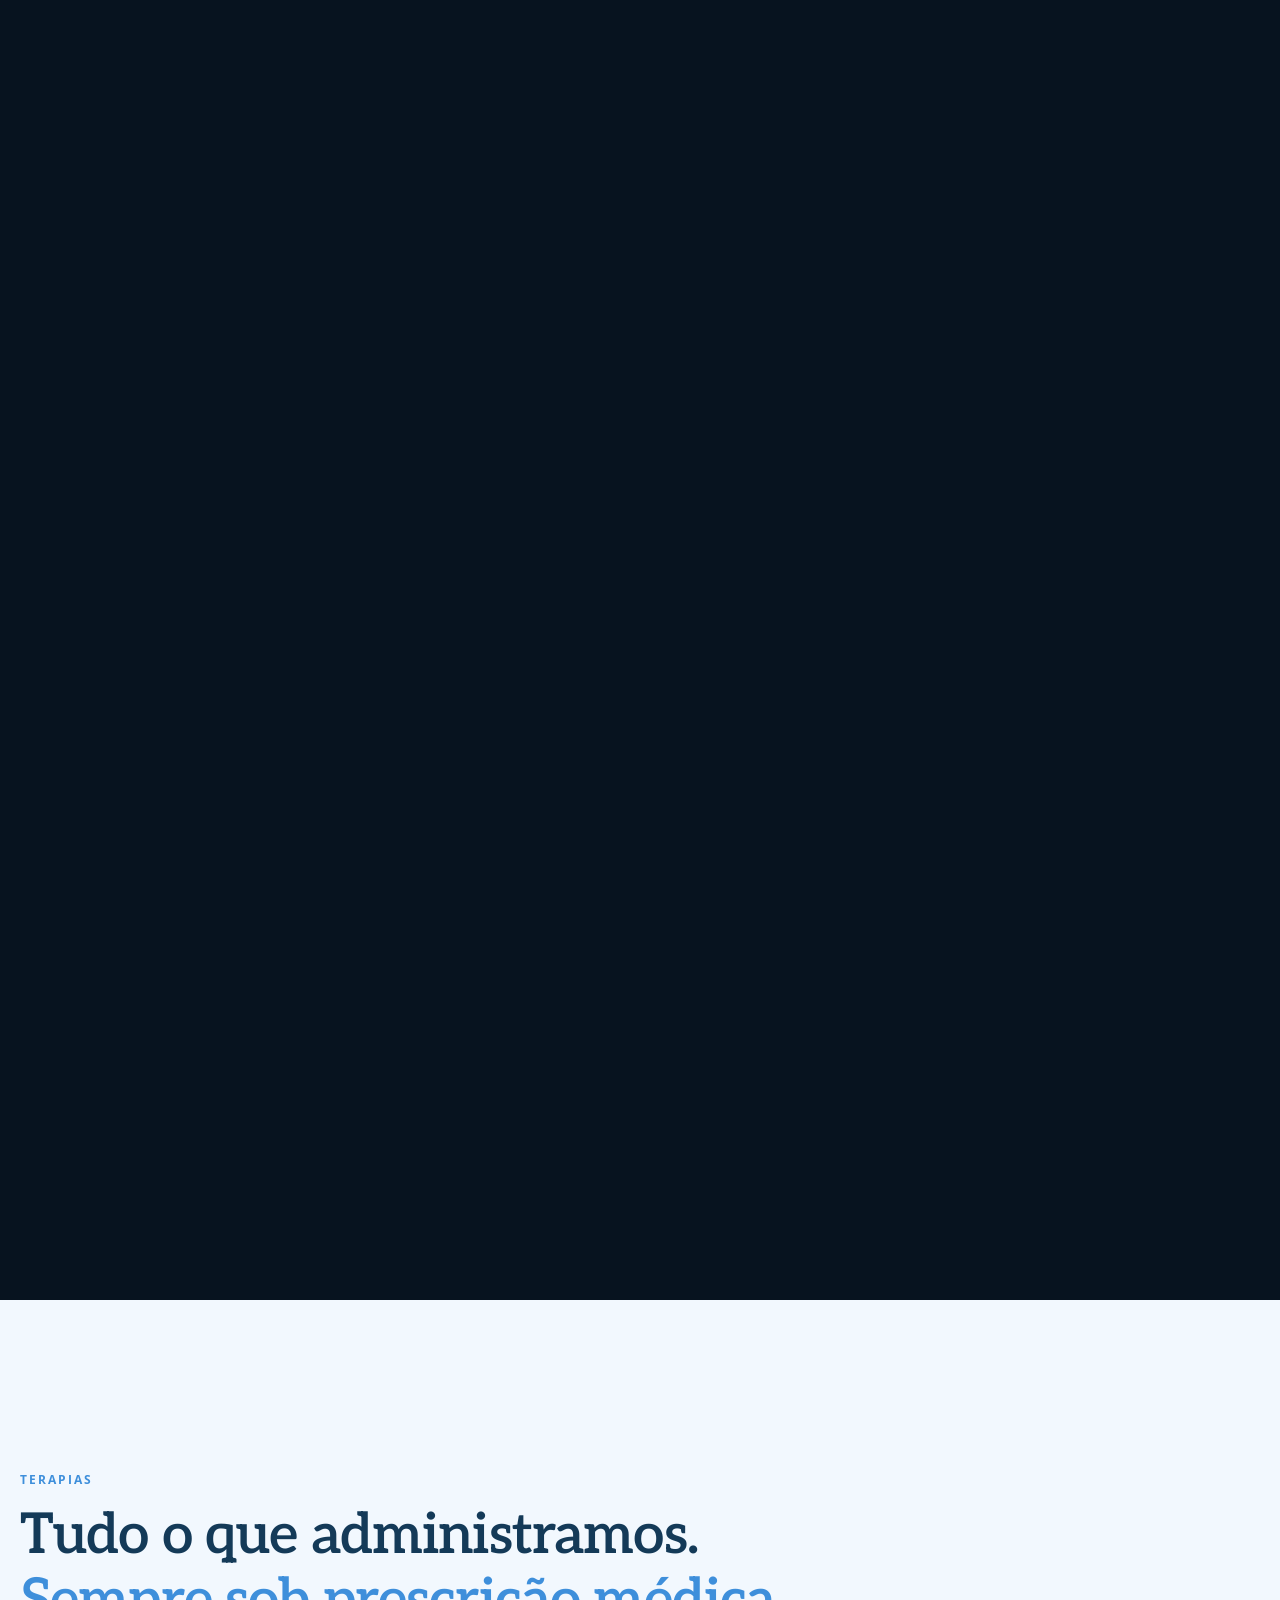
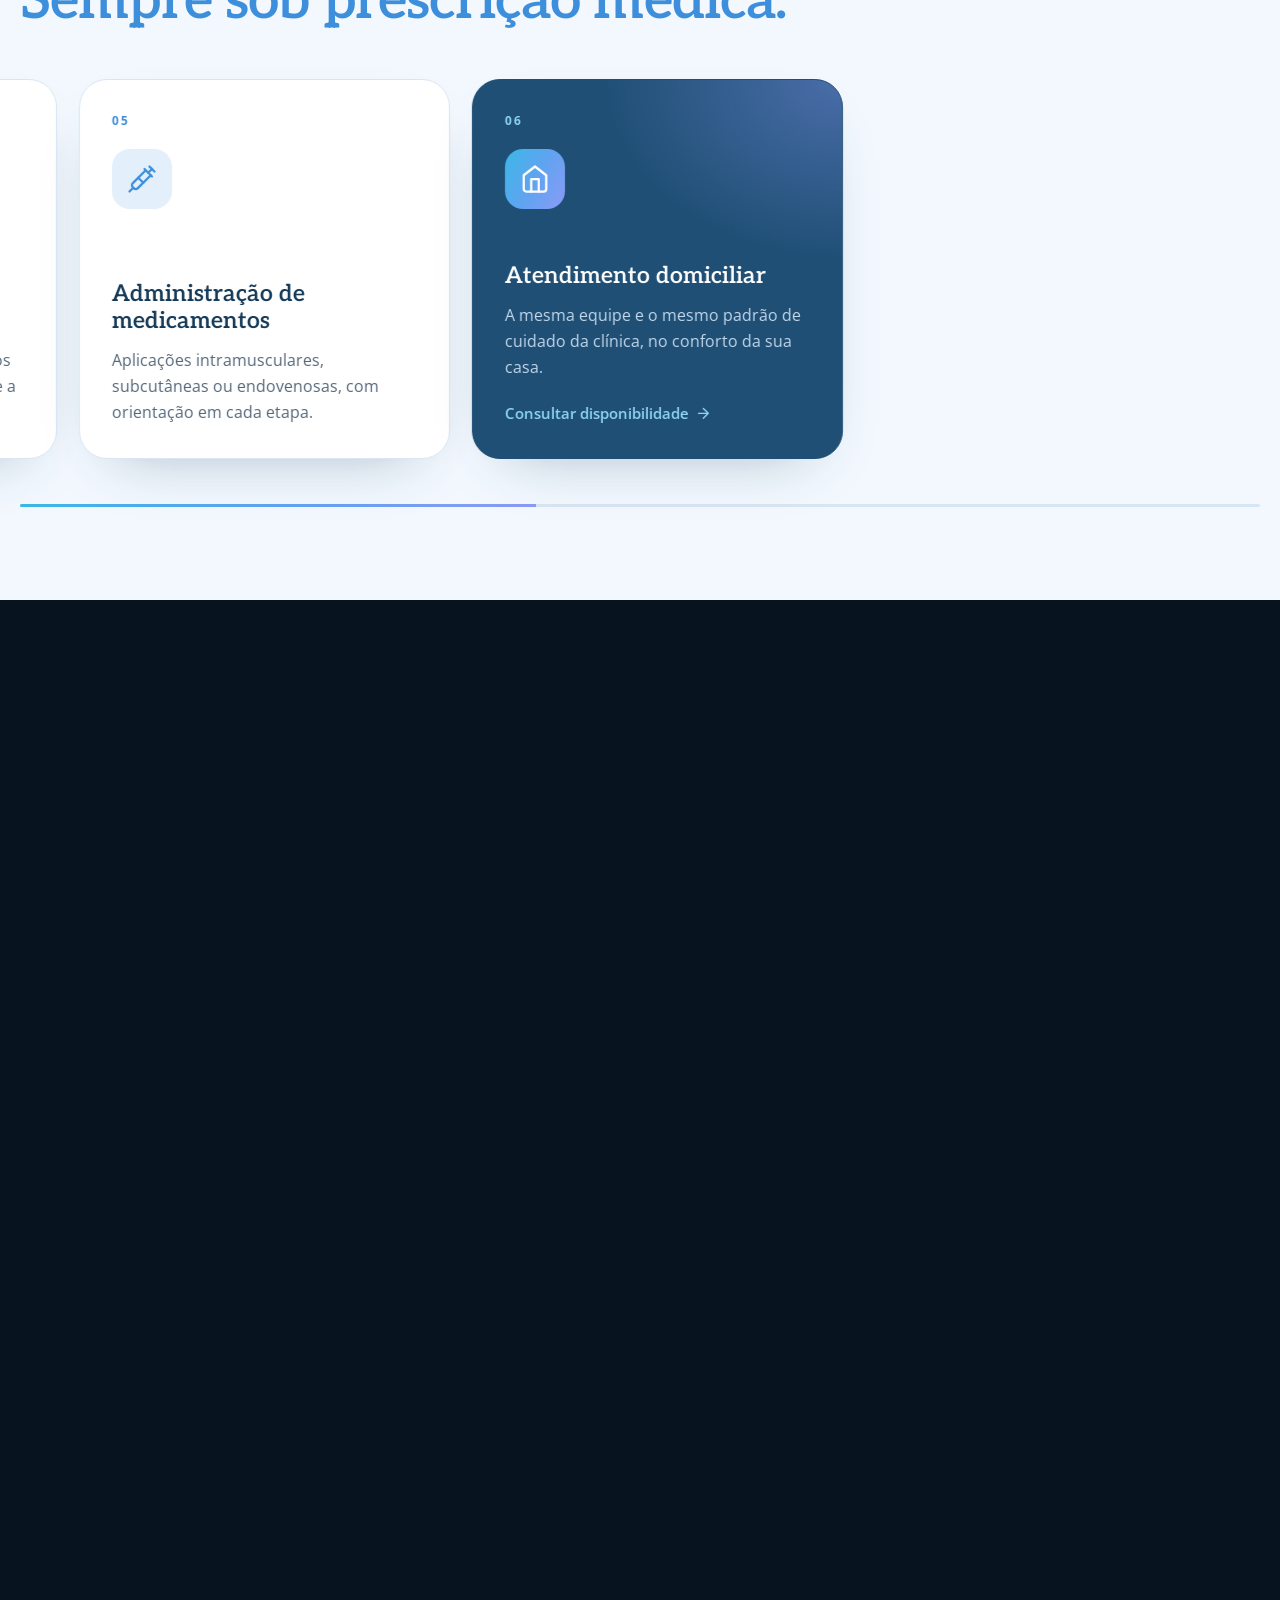
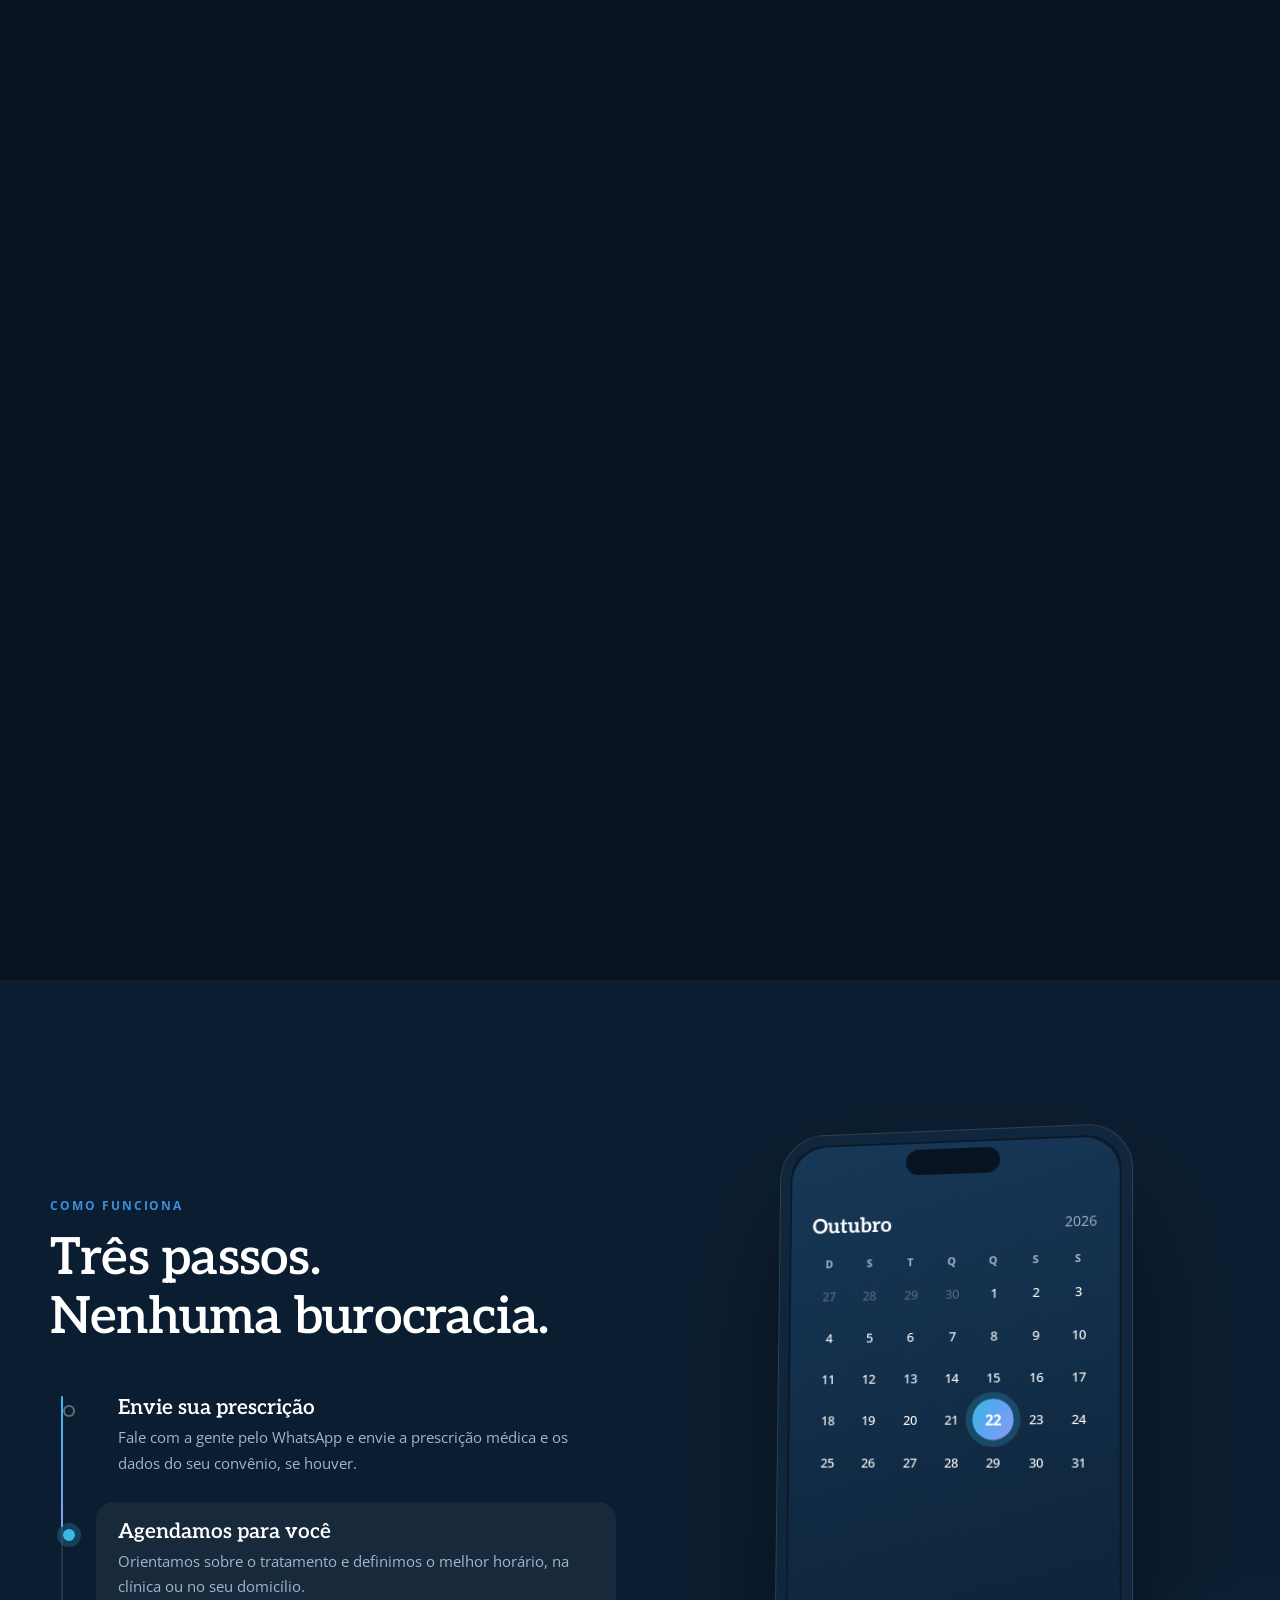
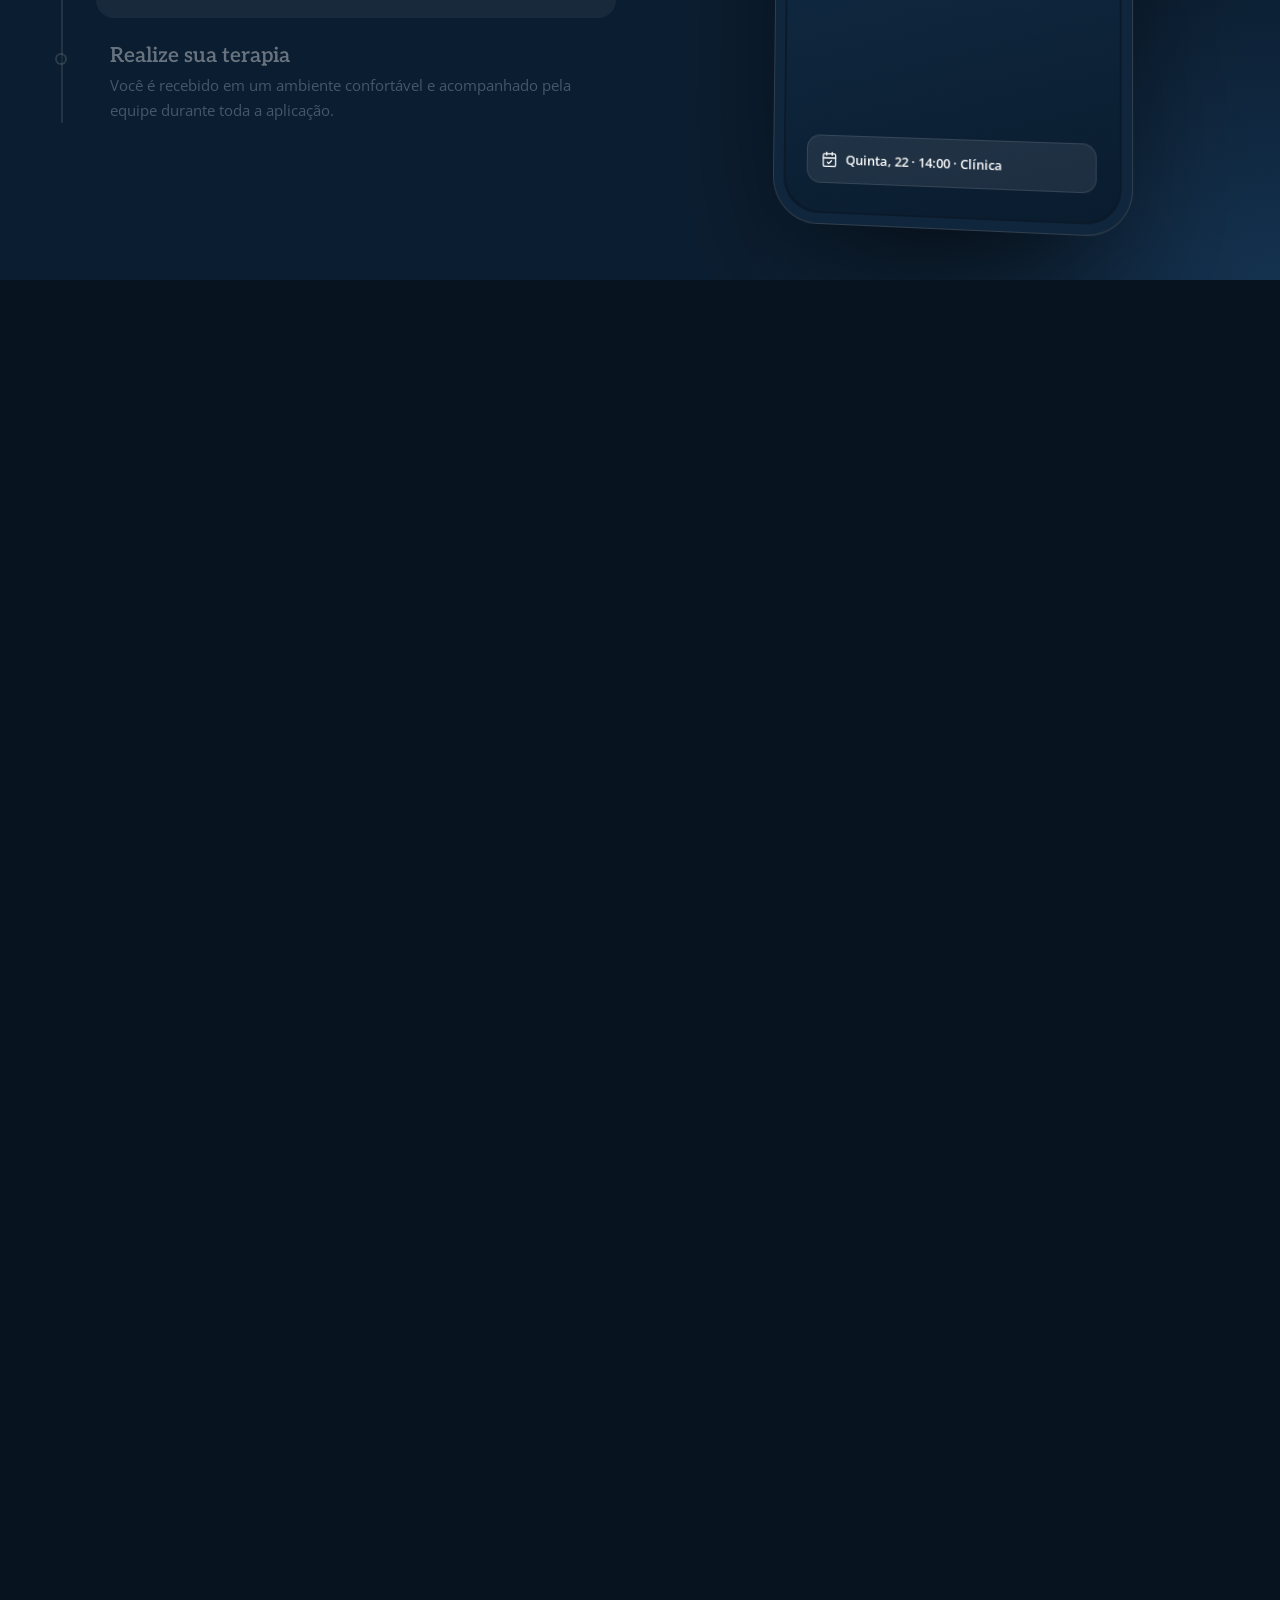
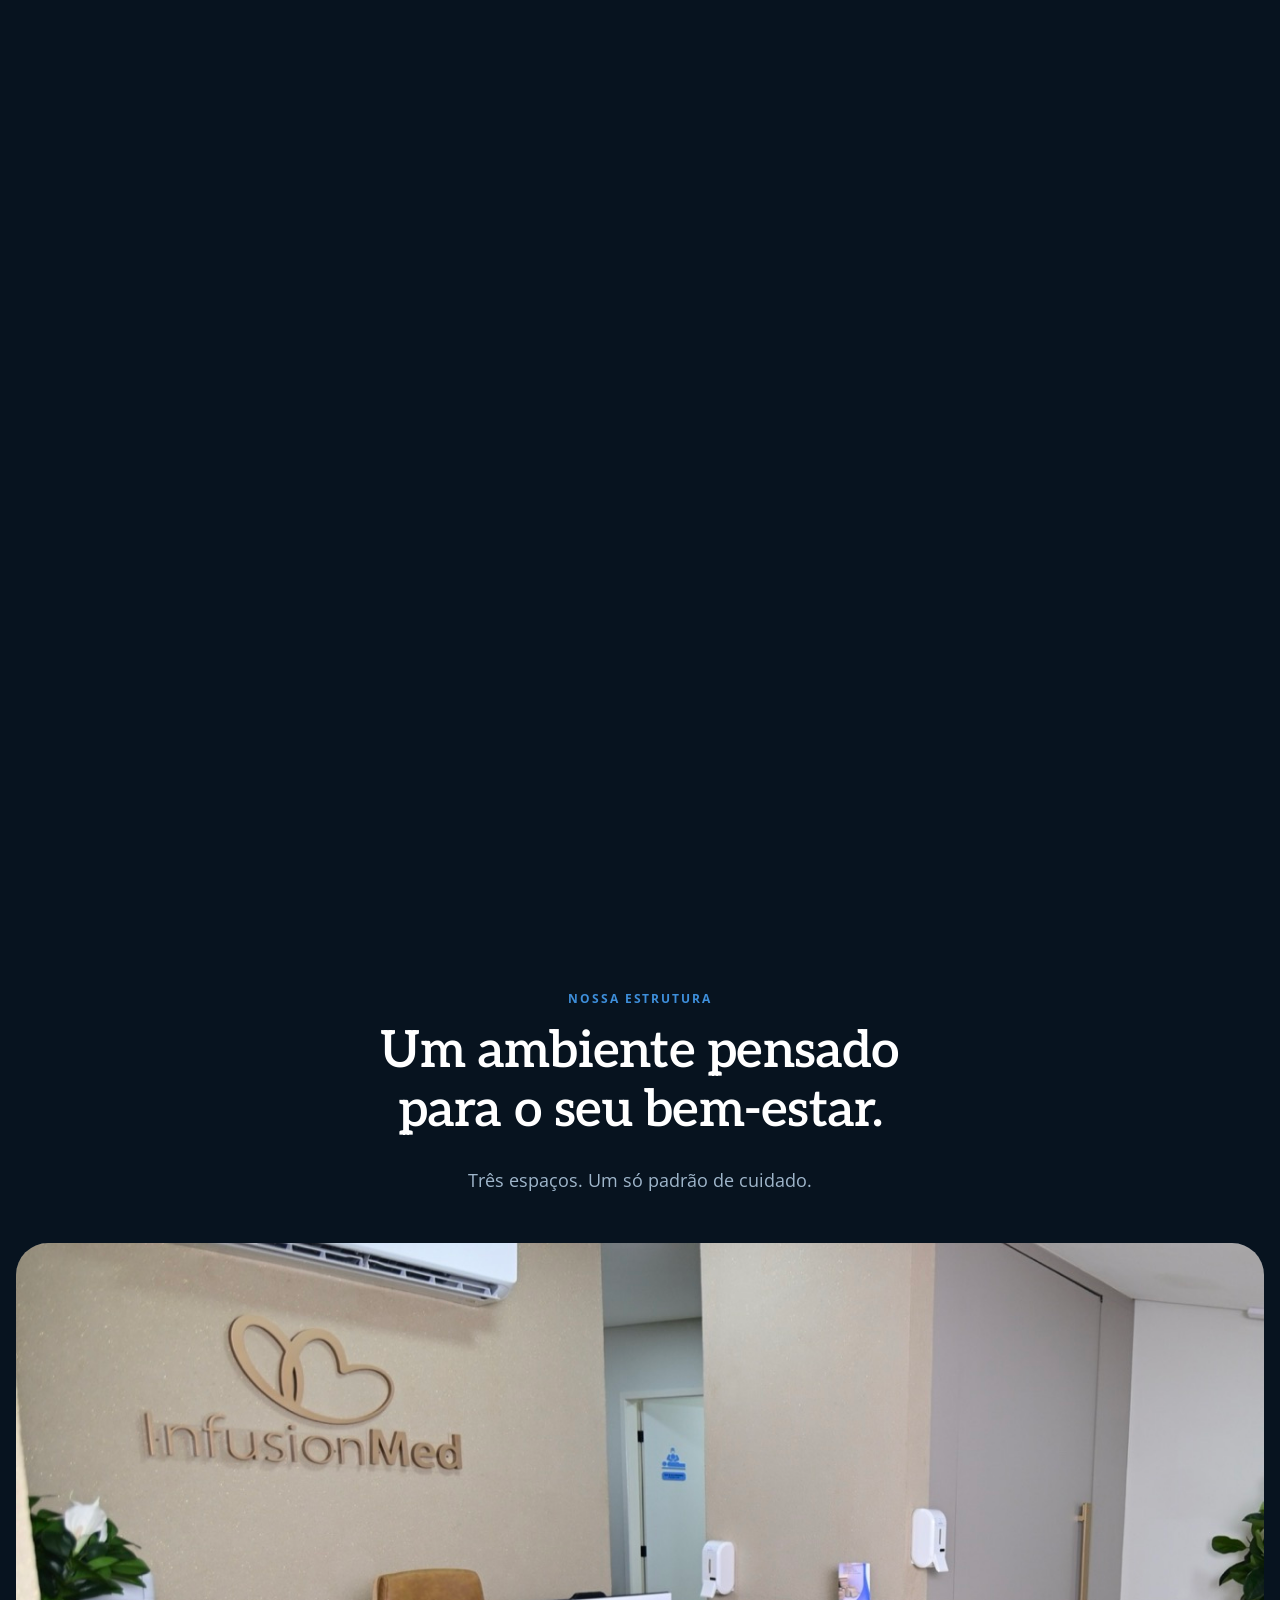
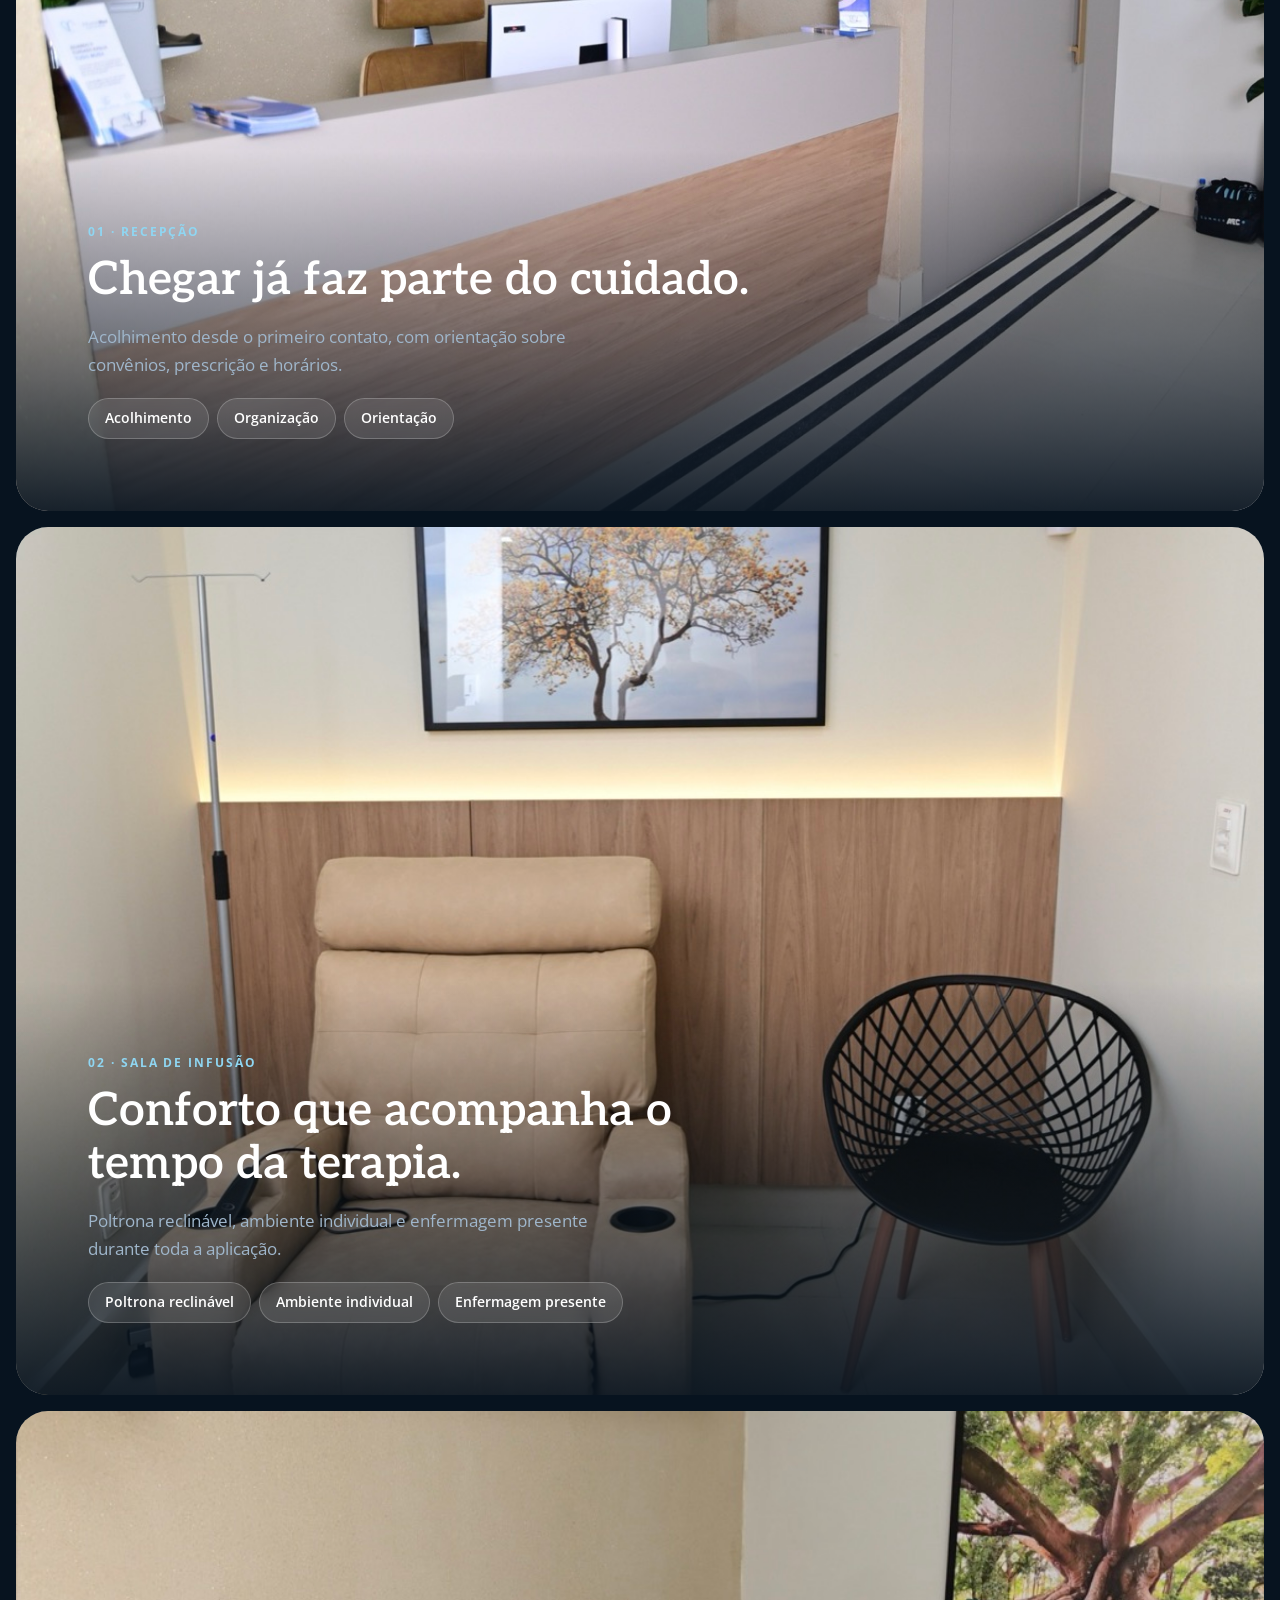
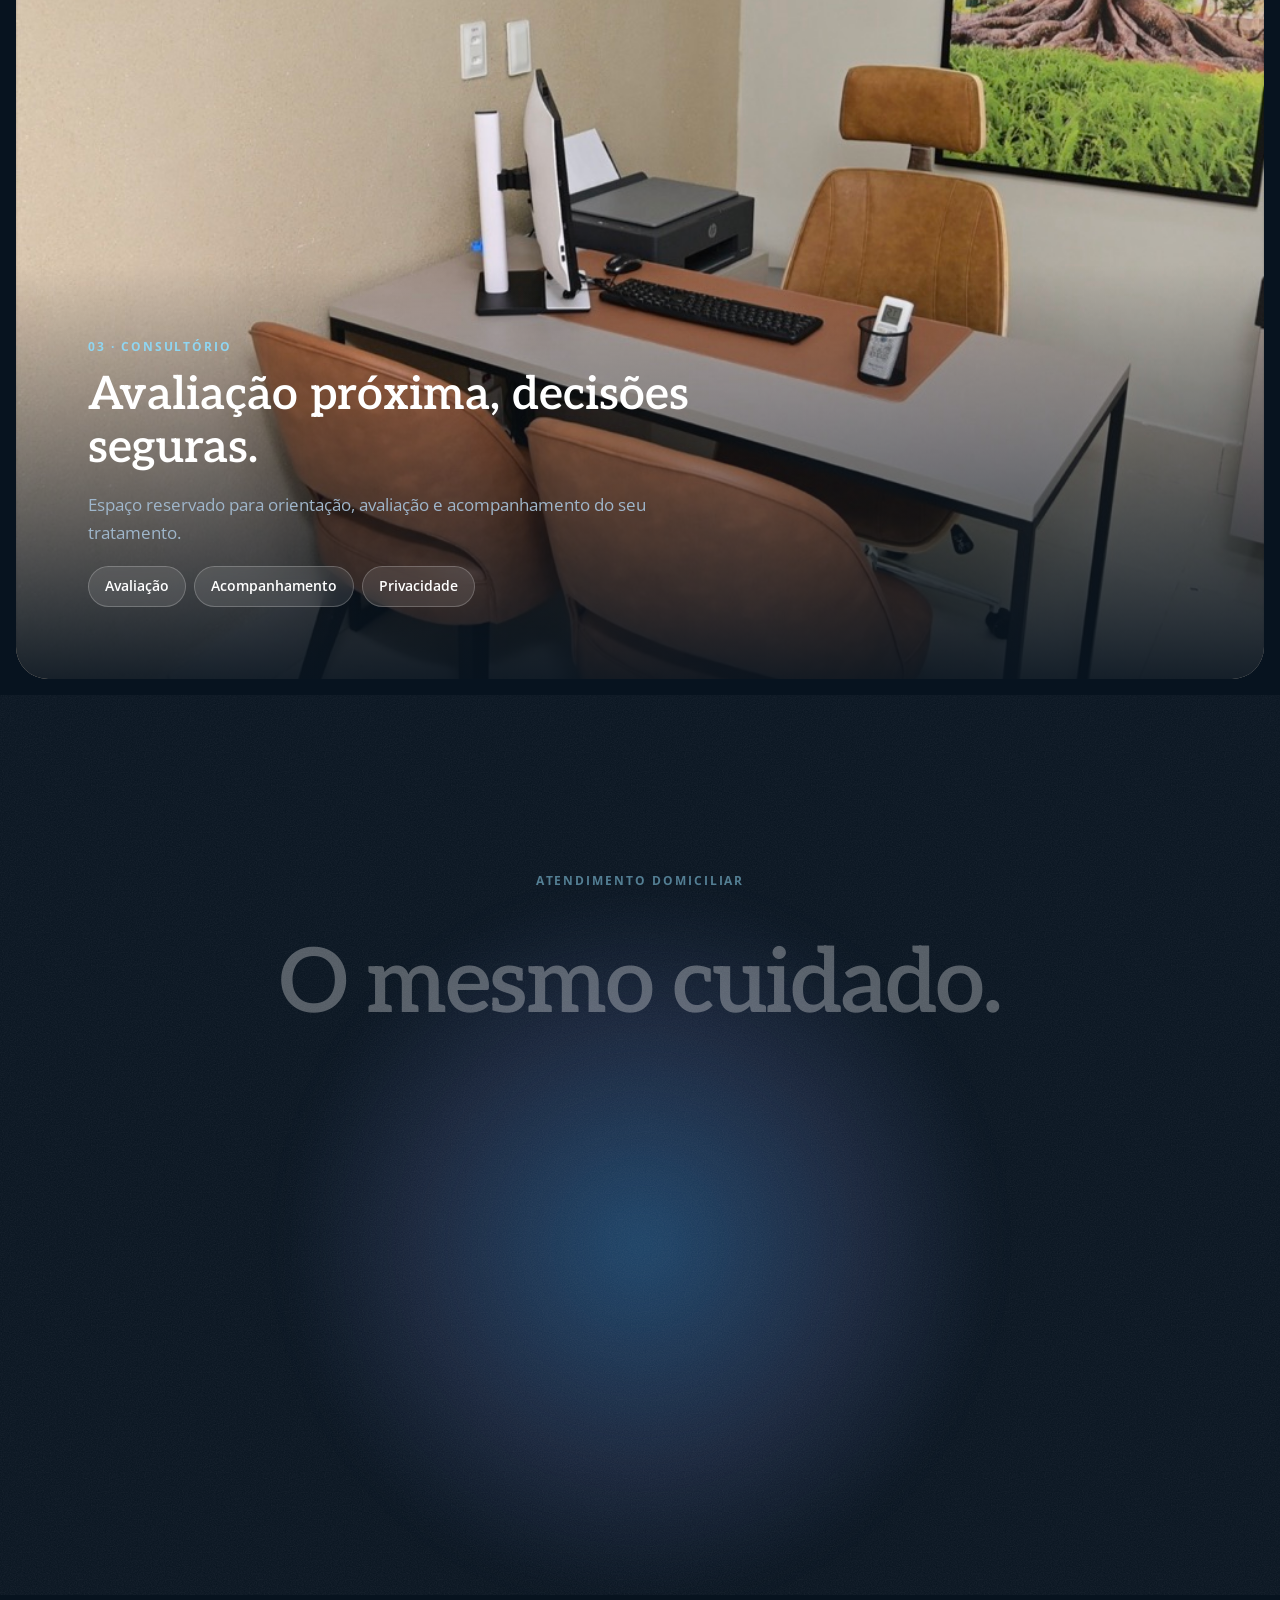
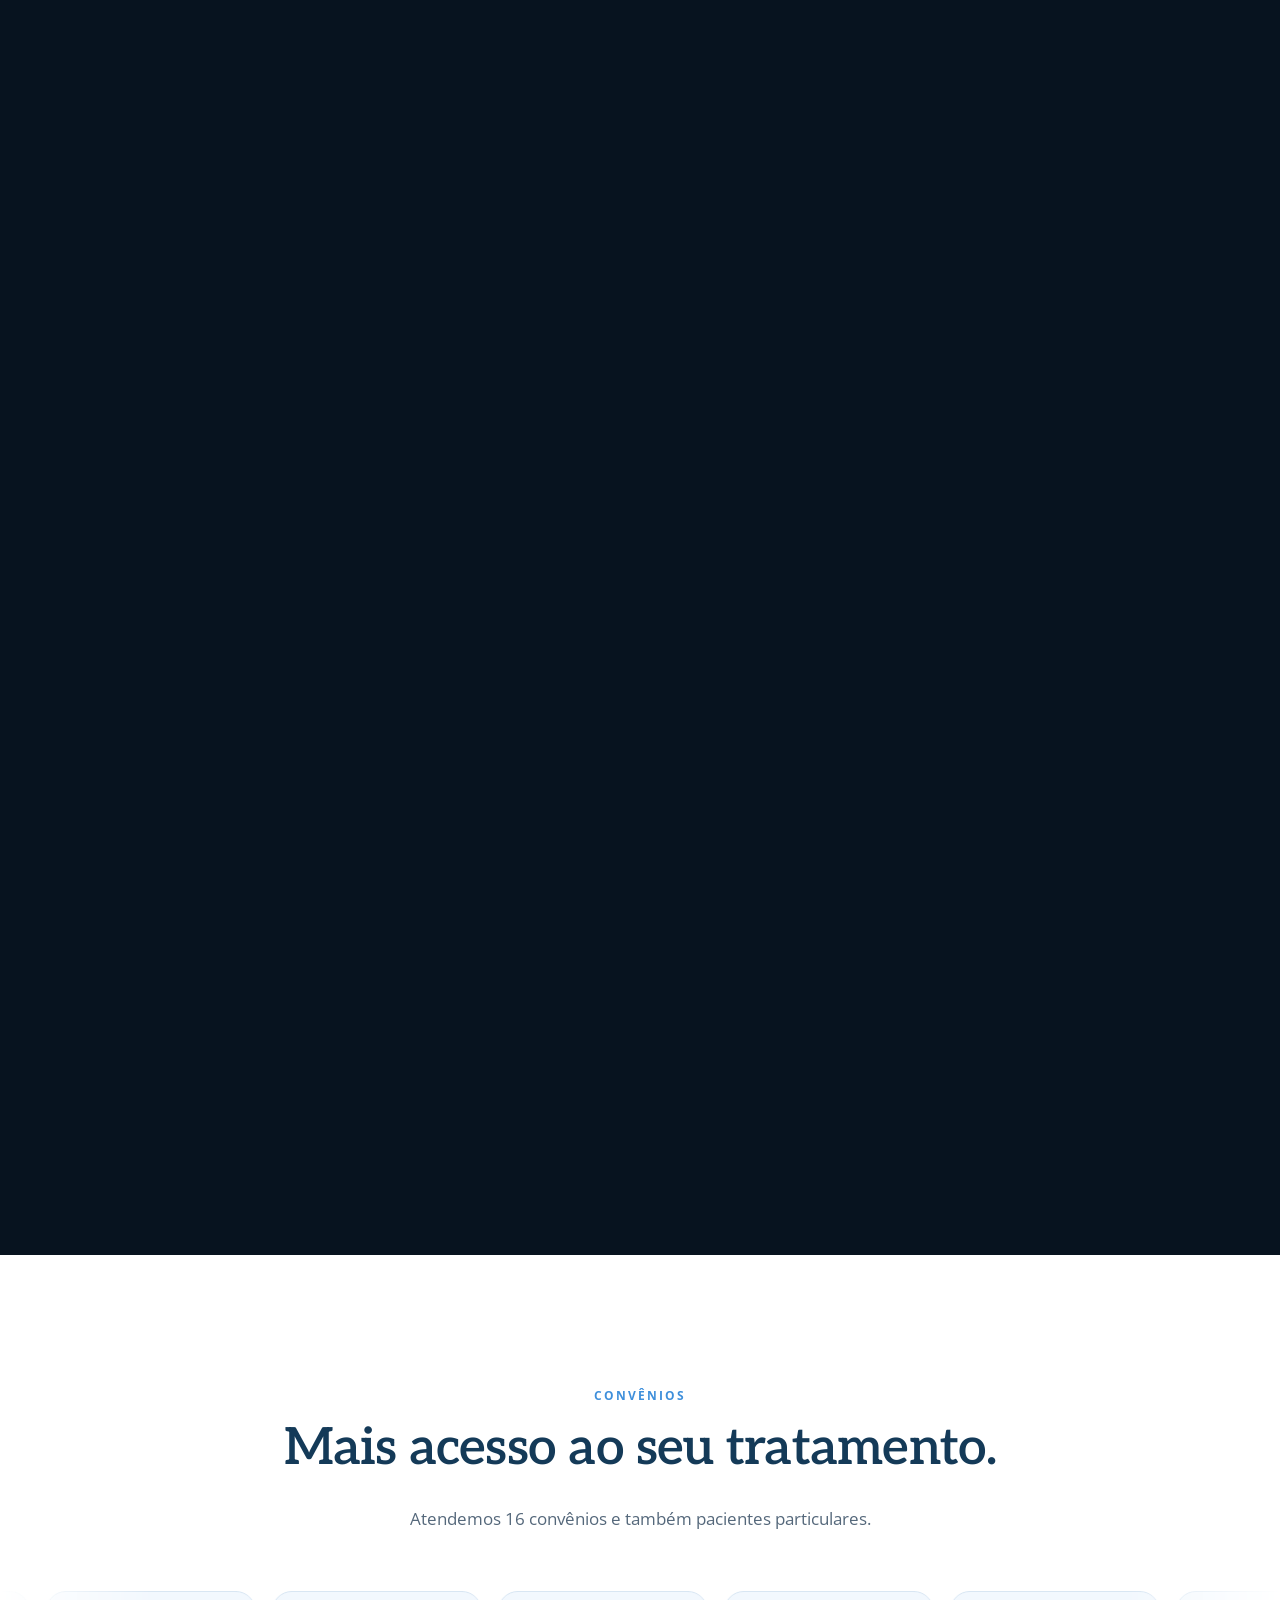
==== commit beb16676: "Atualiza versão dos assets para forçar novo número do WhatsApp" ====
--- a/experience/index.html
+++ b/experience/index.html
@@ -12,7 +12,7 @@
   <link rel="preconnect" href="https://fonts.gstatic.com" crossorigin>
   <link href="https://fonts.googleapis.com/css2?family=Aleo:wght@500;600;700&family=Open+Sans:wght@400;500;600;700&display=swap" rel="stylesheet">
   <link rel="preload" as="image" href="../assets/img/sala-infusao.jpg">
-  <link rel="stylesheet" href="../assets/css/experience.css">
+  <link rel="stylesheet" href="../assets/css/experience.css?v=2">
 </head>
 <body>
   <a class="skip-link" href="#conteudo">Pular para o conteúdo</a>
@@ -351,6 +351,6 @@
   </a>
 
   <noscript><p class="noscript">Esta experiência precisa de JavaScript. <a href="../">Acesse o site principal.</a></p></noscript>
-  <script src="../assets/js/experience.js" defer></script>
+  <script src="../assets/js/experience.js?v=2" defer></script>
 </body>
 </html>
